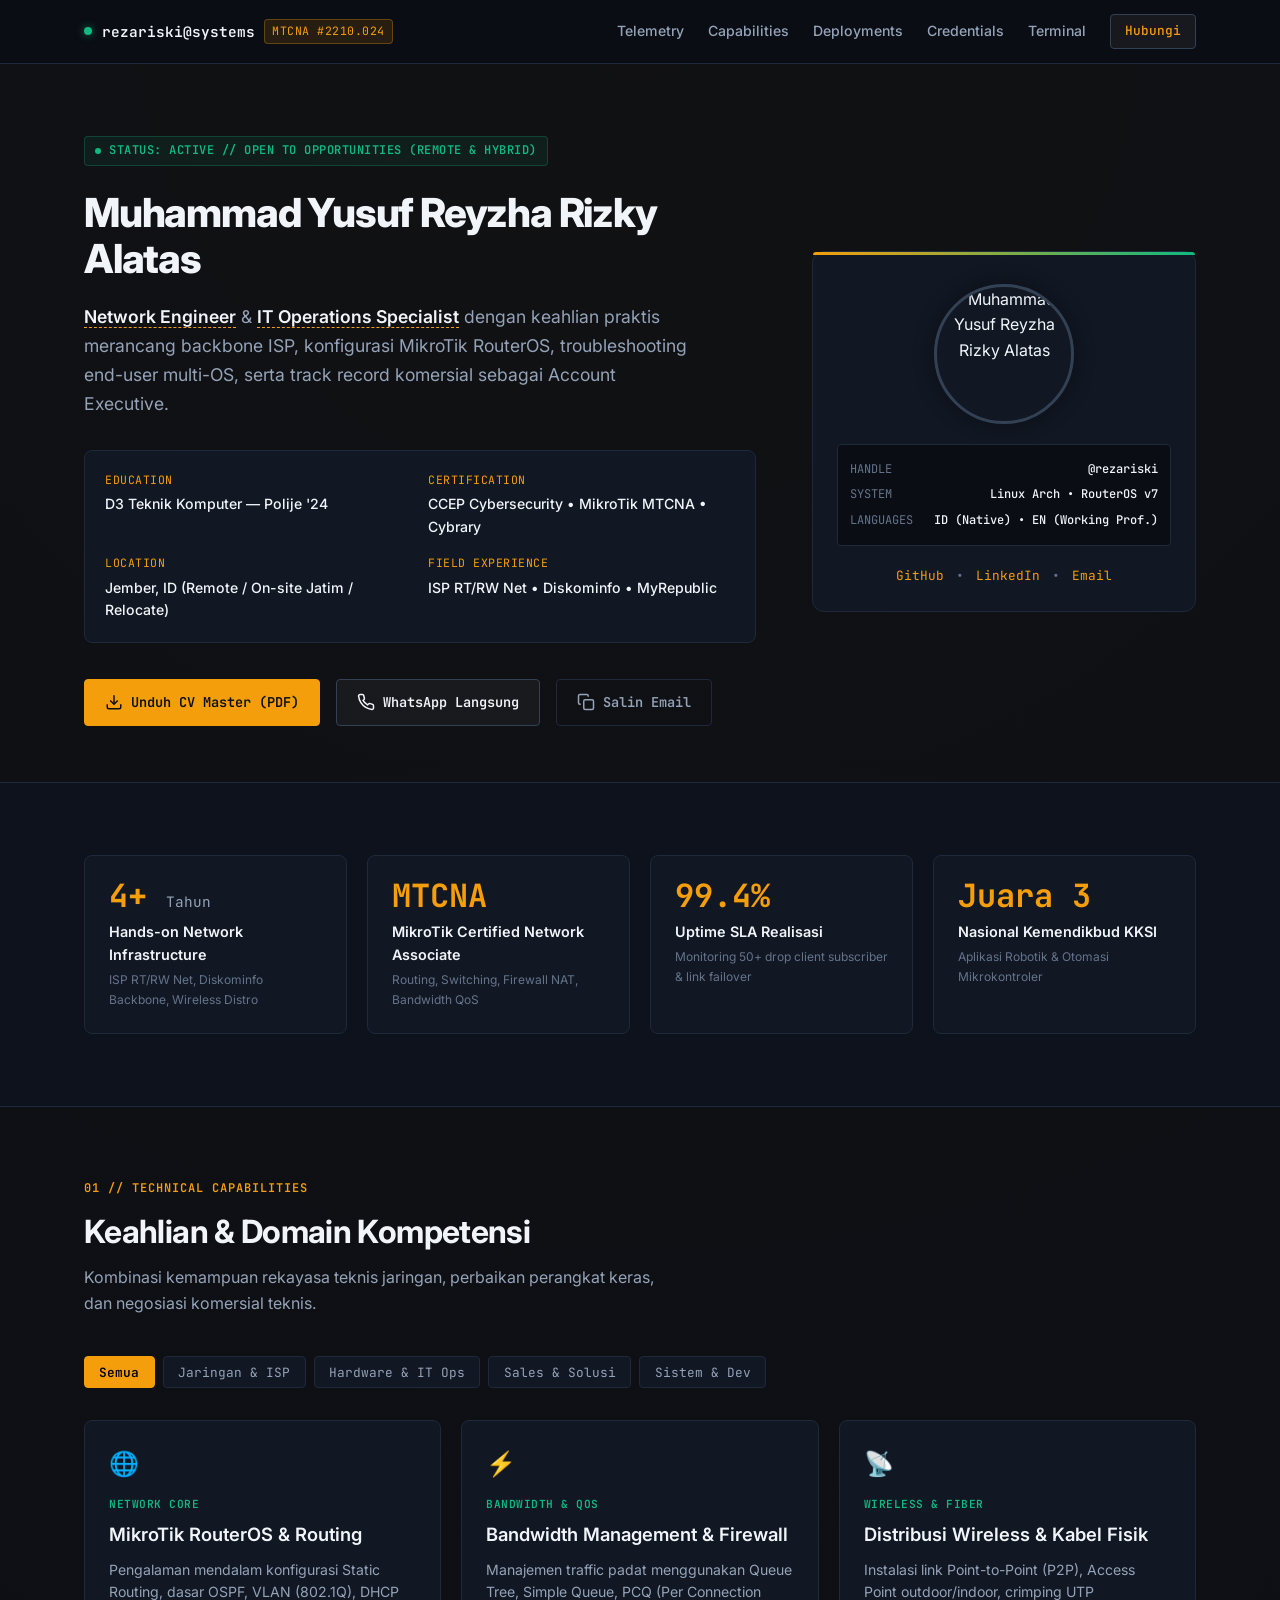
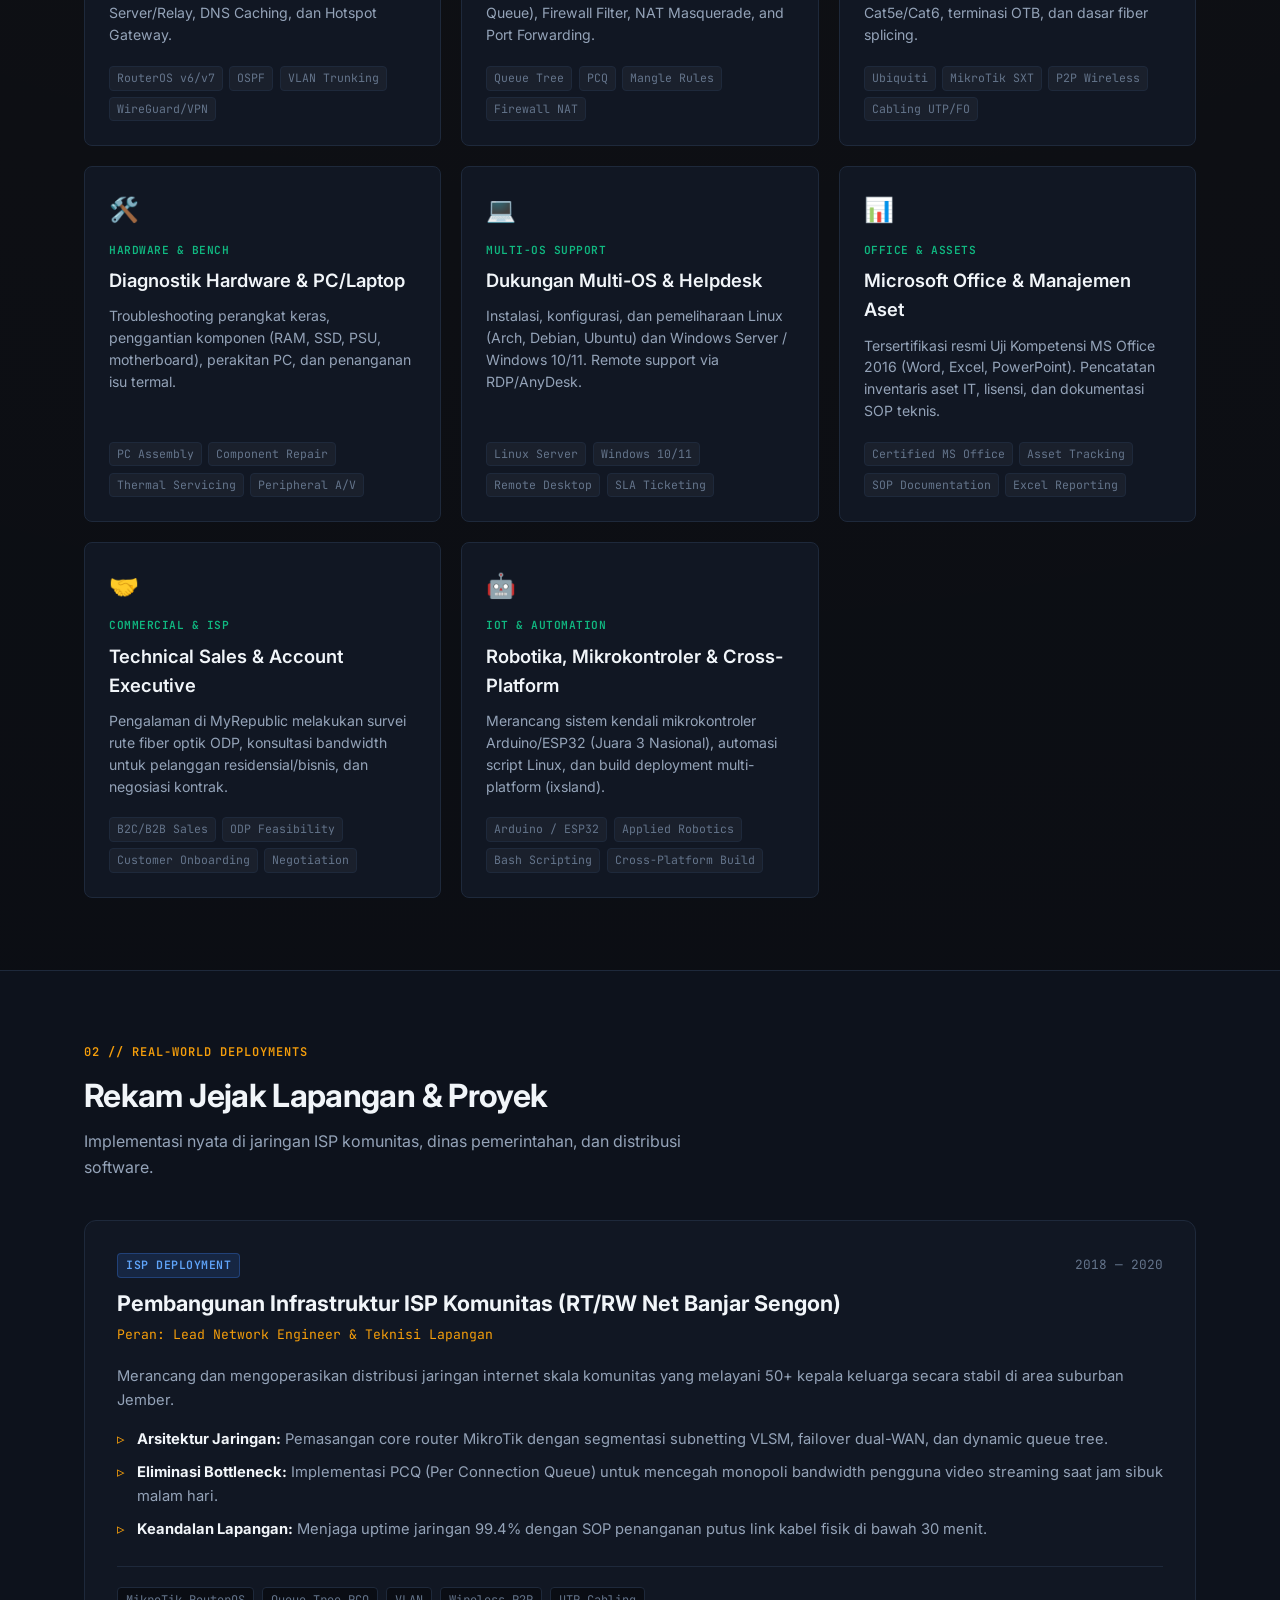
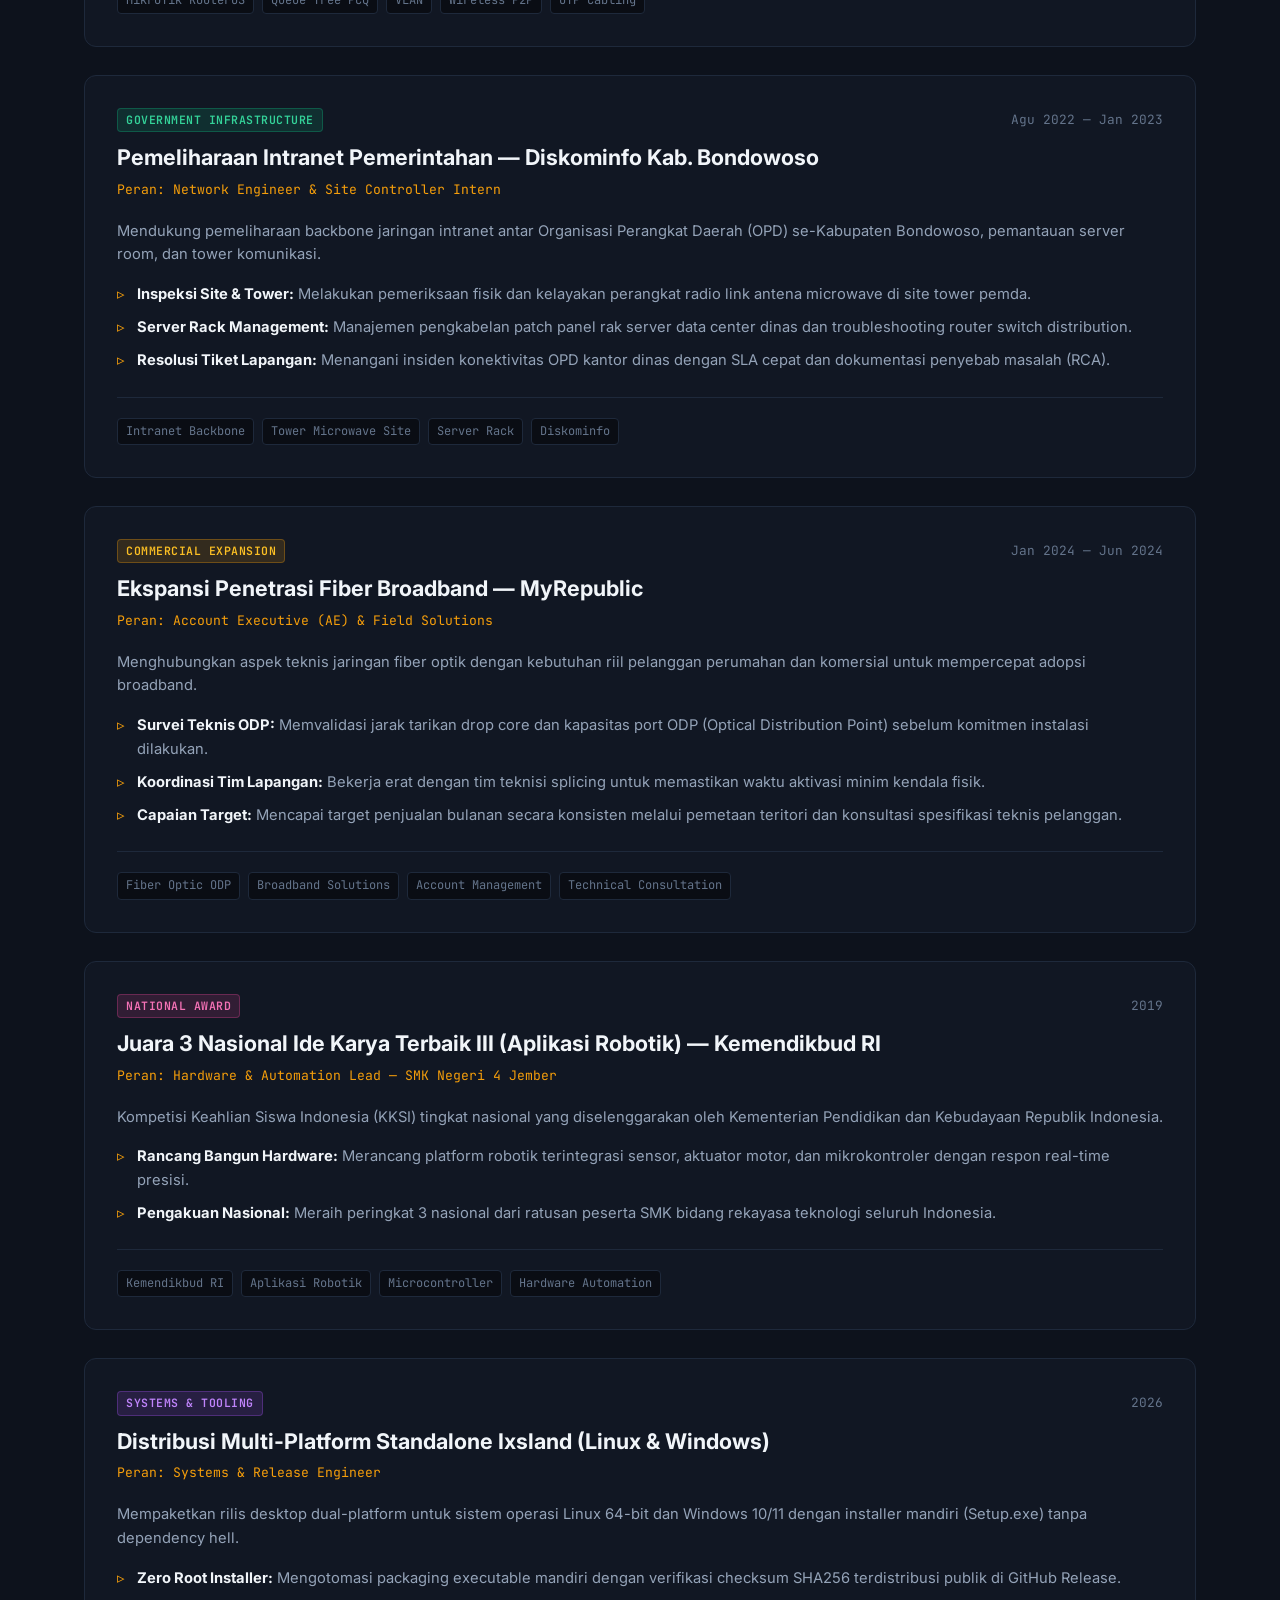
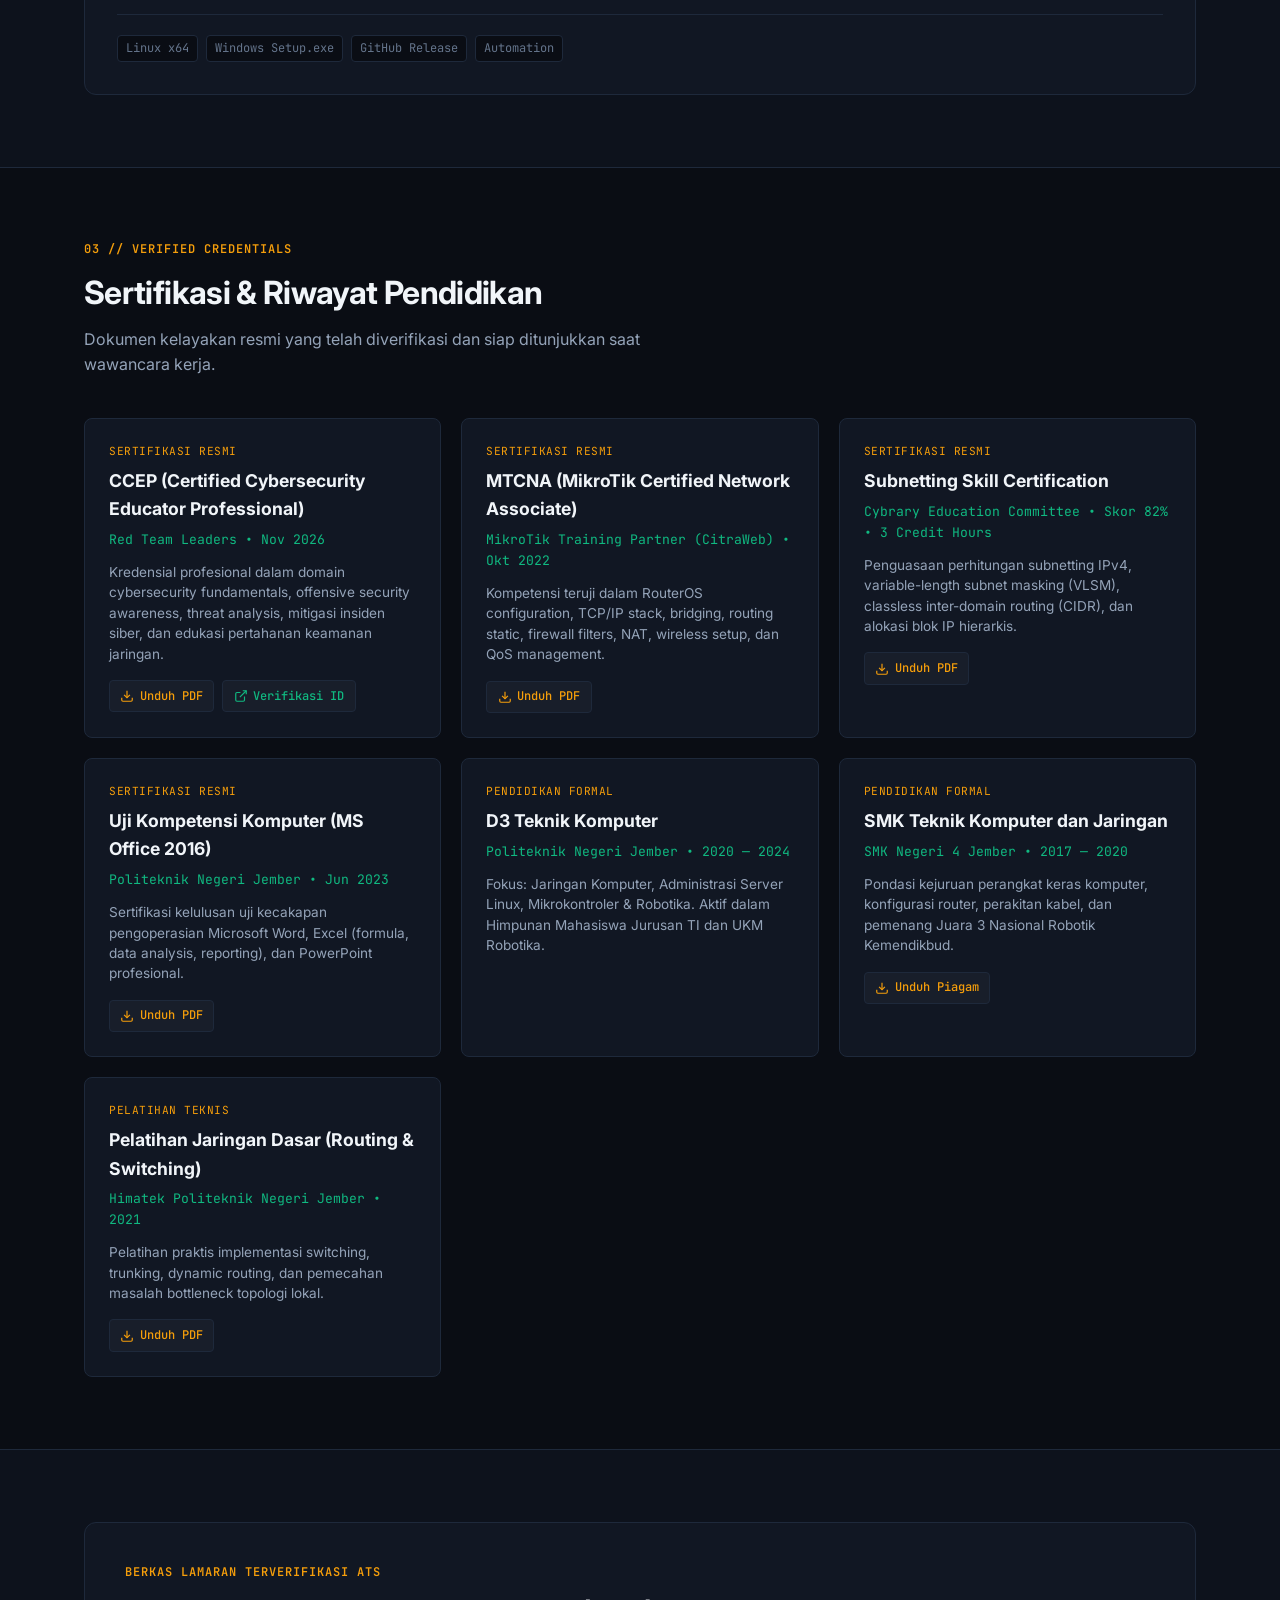
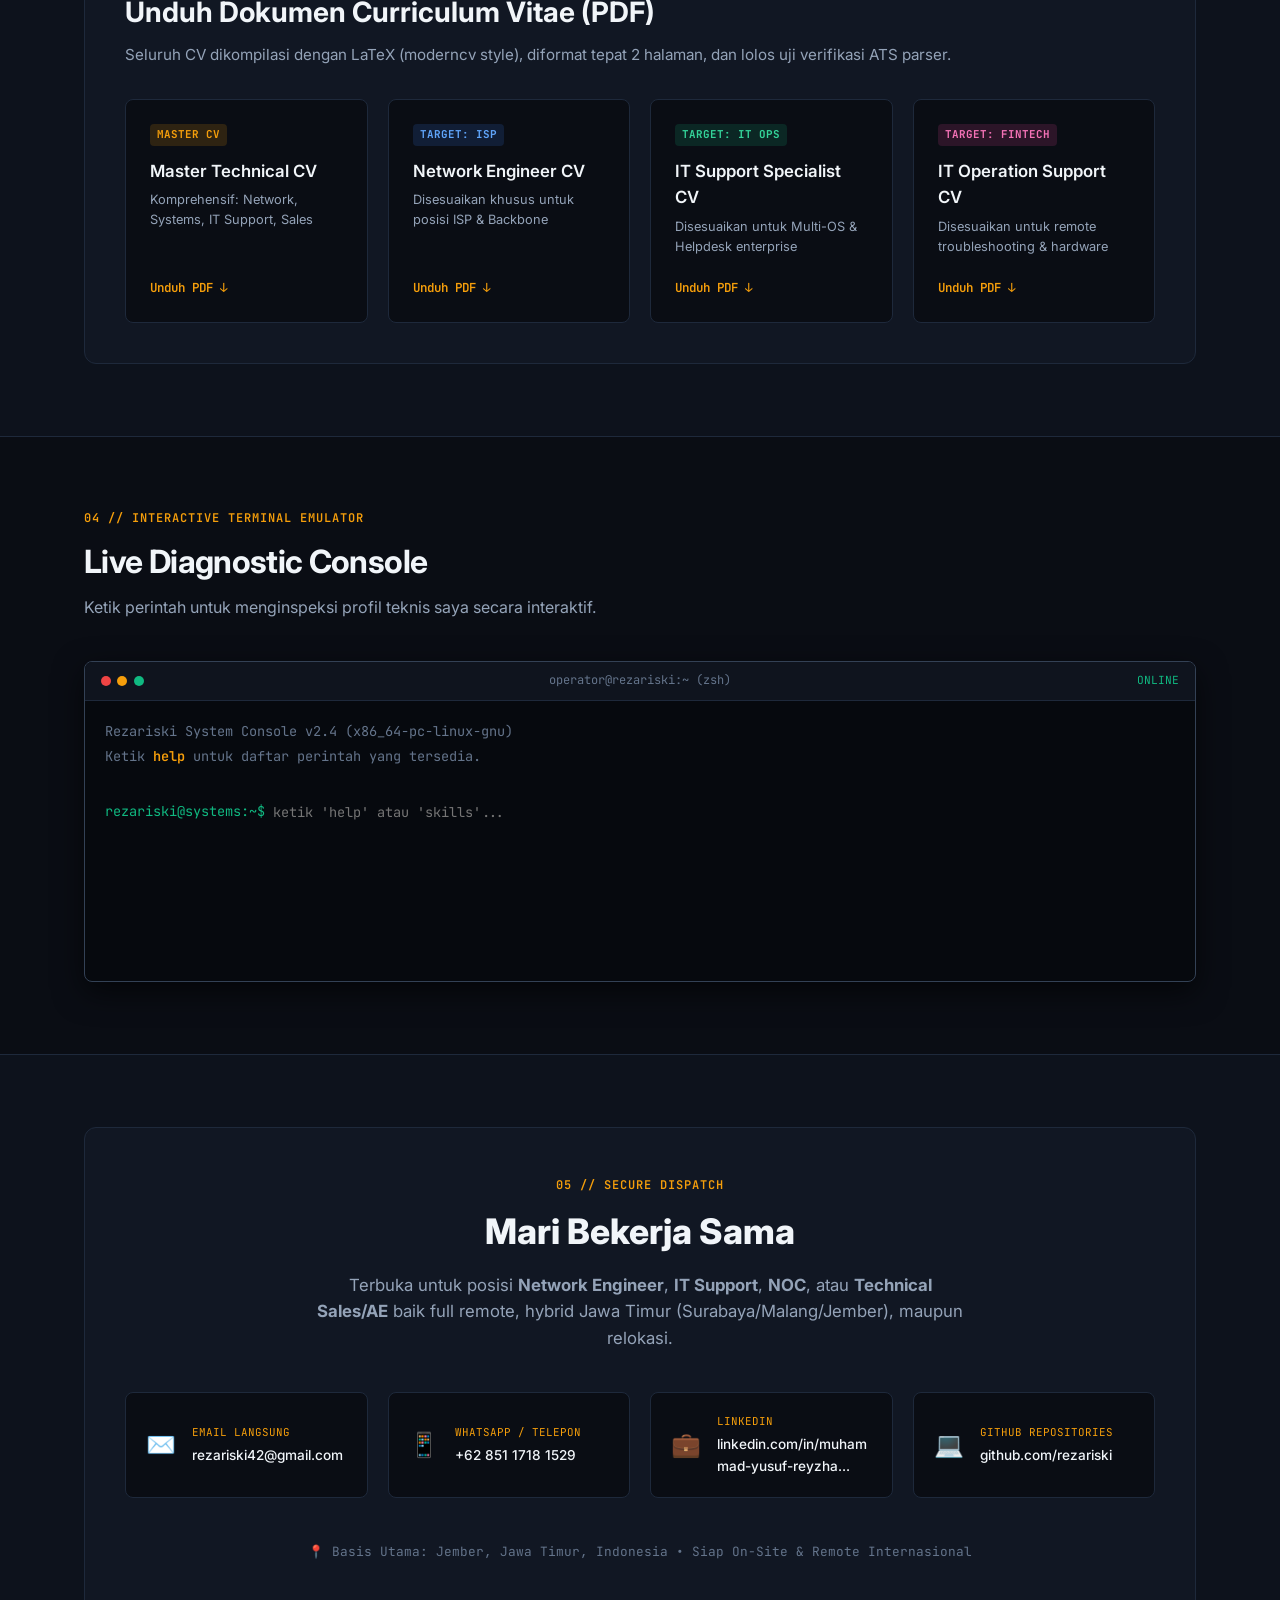
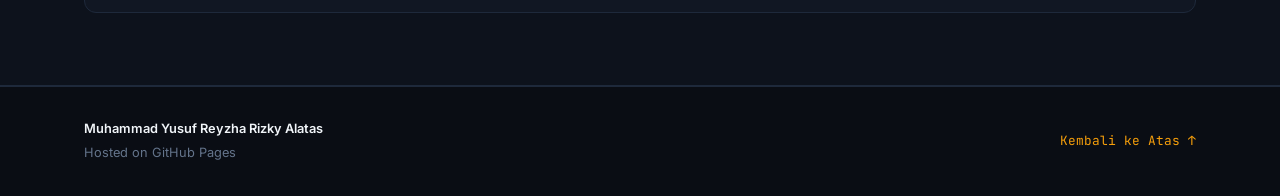
==== index.html @ c1eefbbe "feat(credentials): add CCEP Certified Cybersecurity Educator Professional certificate" ====
<!DOCTYPE html>
<html lang="id">
<head>
  <meta charset="UTF-8">
  <meta name="viewport" content="width=device-width, initial-scale=1.0">
  <title>Muhammad Yusuf Reyzha Rizky Alatas | Network Engineer & Systems Specialist</title>
  <meta name="description" content="Portfolio resmi Muhammad Yusuf Reyzha Rizky Alatas (@rezariski). Network Engineer & Cybersecurity Specialist bersertifikasi CCEP, MTCNA, IT Operations.">
  <link rel="icon" href="https://github.com/rezariski.png" type="image/png">

  <!-- Google Fonts: Inter & JetBrains Mono -->
  <link rel="preconnect" href="https://fonts.googleapis.com">
  <link rel="preconnect" href="https://fonts.gstatic.com" crossorigin>
  <link href="https://fonts.googleapis.com/css2?family=Inter:wght@300;400;500;600;700;800&family=JetBrains+Mono:wght@400;500;600;700&display=swap" rel="stylesheet">
  
  <link rel="stylesheet" href="styles.css">
</head>
<body>

  <!-- Top Status Bar -->
  <header class="top-nav">
    <div class="container nav-content">
      <a href="#hero" class="nav-brand">
        <span class="status-dot"></span>
        <span class="brand-code">rezariski@systems</span>
        <span class="badge-role">MTCNA #2210.024</span>
      </a>
      <nav class="nav-links">
        <a href="#telemetry">Telemetry</a>
        <a href="#capabilities">Capabilities</a>
        <a href="#deployments">Deployments</a>
        <a href="#credentials">Credentials</a>
        <a href="#terminal">Terminal</a>
        <a href="#contact" class="nav-cta">Hubungi</a>
      </nav>
    </div>
  </header>

  <main>
    <!-- Hero Section -->
    <section id="hero" class="hero-section">
      <div class="container hero-container">
        <div class="hero-dossier">
          <div class="dossier-tag">
            <span class="tag-pulse"></span>
            STATUS: ACTIVE // OPEN TO OPPORTUNITIES (REMOTE & HYBRID)
          </div>

          <h1 class="hero-title">
            Muhammad Yusuf Reyzha Rizky Alatas
          </h1>

          <p class="hero-subtitle">
            <span class="highlight">Network Engineer</span> & <span class="highlight">IT Operations Specialist</span> dengan keahlian praktis merancang backbone ISP, konfigurasi MikroTik RouterOS, troubleshooting end-user multi-OS, serta track record komersial sebagai Account Executive.
          </p>

          <div class="hero-specs-grid">
            <div class="spec-item">
              <span class="spec-label">EDUCATION</span>
              <span class="spec-value">D3 Teknik Komputer — Polije '24</span>
            </div>
            <div class="spec-item">
              <span class="spec-label">CERTIFICATION</span>
              <span class="spec-value">CCEP Cybersecurity • MikroTik MTCNA • Cybrary</span>
            </div>
            <div class="spec-item">
              <span class="spec-label">LOCATION</span>
              <span class="spec-value">Jember, ID (Remote / On-site Jatim / Relocate)</span>
            </div>
            <div class="spec-item">
              <span class="spec-label">FIELD EXPERIENCE</span>
              <span class="spec-value">ISP RT/RW Net • Diskominfo • MyRepublic</span>
            </div>
          </div>

          <div class="hero-actions">
            <a href="cv/cv-muhammad-yusuf-rezariski.pdf" class="btn btn-primary" download target="_blank">
              <svg width="18" height="18" viewBox="0 0 24 24" fill="none" stroke="currentColor" stroke-width="2"><path d="M21 15v4a2 2 0 0 1-2 2H5a2 2 0 0 1-2-2v-4"/><polyline points="7 10 12 15 17 10"/><line x1="12" y1="15" x2="12" y2="3"/></svg>
              Unduh CV Master (PDF)
            </a>
            <a href="https://wa.me/6285117181529" class="btn btn-secondary" target="_blank" rel="noopener">
              <svg width="18" height="18" viewBox="0 0 24 24" fill="none" stroke="currentColor" stroke-width="2"><path d="M22 16.92v3a2 2 0 0 1-2.18 2 19.79 19.79 0 0 1-8.63-3.07 19.5 19.5 0 0 1-6-6 19.79 19.79 0 0 1-3.07-8.67A2 2 0 0 1 4.11 2h3a2 2 0 0 1 2 1.72 12.84 12.84 0 0 0 .7 2.81 2 2 0 0 1-.45 2.11L8.09 9.91a16 16 0 0 0 6 6l1.27-1.27a2 2 0 0 1 2.11-.45 12.84 12.84 0 0 0 2.81.7A2 2 0 0 1 22 16.92z"/></svg>
              WhatsApp Langsung
            </a>
            <button class="btn btn-ghost copy-btn" onclick="copyContactEmail()">
              <svg width="18" height="18" viewBox="0 0 24 24" fill="none" stroke="currentColor" stroke-width="2"><rect x="9" y="9" width="13" height="13" rx="2" ry="2"/><path d="M5 15H4a2 2 0 0 1-2-2V4a2 2 0 0 1 2-2h9a2 2 0 0 1 2 2v1"/></svg>
              <span id="copy-text">Salin Email</span>
            </button>
          </div>
        </div>

        <div class="hero-visual">
          <div class="avatar-card">
            <div class="avatar-frame">
              <img src="https://github.com/rezariski.png" alt="Muhammad Yusuf Reyzha Rizky Alatas" class="avatar-img">
            </div>
            <div class="avatar-status">
              <div class="status-row">
                <span class="status-key">HANDLE</span>
                <span class="status-val">@rezariski</span>
              </div>
              <div class="status-row">
                <span class="status-key">SYSTEM</span>
                <span class="status-val">Linux Arch • RouterOS v7</span>
              </div>
              <div class="status-row">
                <span class="status-key">LANGUAGES</span>
                <span class="status-val">ID (Native) • EN (Working Prof.)</span>
              </div>
            </div>
            <div class="avatar-links">
              <a href="https://github.com/rezariski" target="_blank" rel="noopener">GitHub</a>
              <span>•</span>
              <a href="https://id.linkedin.com/in/muhammad-yusuf-reyzha-rizky-alatas-account-executive-my-republic-5777aa157" target="_blank" rel="noopener">LinkedIn</a>
              <span>•</span>
              <a href="mailto:rezariski42@gmail.com">Email</a>
            </div>
          </div>
        </div>
      </div>
    </section>

    <!-- Telemetry Stats Section -->
    <section id="telemetry" class="section telemetry-section">
      <div class="container">
        <div class="telemetry-grid">
          <div class="stat-card">
            <div class="stat-num">4+ <span class="stat-unit">Tahun</span></div>
            <div class="stat-label">Hands-on Network Infrastructure</div>
            <div class="stat-sub">ISP RT/RW Net, Diskominfo Backbone, Wireless Distro</div>
          </div>
          <div class="stat-card">
            <div class="stat-num">MTCNA</div>
            <div class="stat-label">MikroTik Certified Network Associate</div>
            <div class="stat-sub">Routing, Switching, Firewall NAT, Bandwidth QoS</div>
          </div>
          <div class="stat-card">
            <div class="stat-num">99.4%</div>
            <div class="stat-label">Uptime SLA Realisasi</div>
            <div class="stat-sub">Monitoring 50+ drop client subscriber & link failover</div>
          </div>
          <div class="stat-card">
            <div class="stat-num">Juara 3</div>
            <div class="stat-label">Nasional Kemendikbud KKSI</div>
            <div class="stat-sub">Aplikasi Robotik & Otomasi Mikrokontroler</div>
          </div>
        </div>
      </div>
    </section>

    <!-- Capabilities / Skills Section -->
    <section id="capabilities" class="section">
      <div class="container">
        <div class="section-header">
          <div class="section-tag">01 // TECHNICAL CAPABILITIES</div>
          <h2 class="section-title">Keahlian & Domain Kompetensi</h2>
          <p class="section-desc">Kombinasi kemampuan rekayasa teknis jaringan, perbaikan perangkat keras, dan negosiasi komersial teknis.</p>
        </div>

        <div class="skill-filters">
          <button class="filter-btn active" data-filter="all">Semua</button>
          <button class="filter-btn" data-filter="network">Jaringan & ISP</button>
          <button class="filter-btn" data-filter="hardware">Hardware & IT Ops</button>
          <button class="filter-btn" data-filter="sales">Sales & Solusi</button>
          <button class="filter-btn" data-filter="systems">Sistem & Dev</button>
        </div>

        <div class="skills-grid">
          <!-- Network Item -->
          <div class="skill-card" data-category="network">
            <div class="skill-icon">🌐</div>
            <div class="skill-badge">NETWORK CORE</div>
            <h3 class="skill-heading">MikroTik RouterOS & Routing</h3>
            <p class="skill-text">Pengalaman mendalam konfigurasi Static Routing, dasar OSPF, VLAN (802.1Q), DHCP Server/Relay, DNS Caching, dan Hotspot Gateway.</p>
            <div class="skill-tags">
              <span>RouterOS v6/v7</span>
              <span>OSPF</span>
              <span>VLAN Trunking</span>
              <span>WireGuard/VPN</span>
            </div>
          </div>

          <!-- Network Item -->
          <div class="skill-card" data-category="network">
            <div class="skill-icon">⚡</div>
            <div class="skill-badge">BANDWIDTH & QOS</div>
            <h3 class="skill-heading">Bandwidth Management & Firewall</h3>
            <p class="skill-text">Manajemen traffic padat menggunakan Queue Tree, Simple Queue, PCQ (Per Connection Queue), Firewall Filter, NAT Masquerade, and Port Forwarding.</p>
            <div class="skill-tags">
              <span>Queue Tree</span>
              <span>PCQ</span>
              <span>Mangle Rules</span>
              <span>Firewall NAT</span>
            </div>
          </div>

          <!-- Network Item -->
          <div class="skill-card" data-category="network">
            <div class="skill-icon">📡</div>
            <div class="skill-badge">WIRELESS & FIBER</div>
            <h3 class="skill-heading">Distribusi Wireless & Kabel Fisik</h3>
            <p class="skill-text">Instalasi link Point-to-Point (P2P), Access Point outdoor/indoor, crimping UTP Cat5e/Cat6, terminasi OTB, dan dasar fiber splicing.</p>
            <div class="skill-tags">
              <span>Ubiquiti</span>
              <span>MikroTik SXT</span>
              <span>P2P Wireless</span>
              <span>Cabling UTP/FO</span>
            </div>
          </div>

          <!-- Hardware / IT Ops Item -->
          <div class="skill-card" data-category="hardware">
            <div class="skill-icon">🛠️</div>
            <div class="skill-badge">HARDWARE & BENCH</div>
            <h3 class="skill-heading">Diagnostik Hardware & PC/Laptop</h3>
            <p class="skill-text">Troubleshooting perangkat keras, penggantian komponen (RAM, SSD, PSU, motherboard), perakitan PC, dan penanganan isu termal.</p>
            <div class="skill-tags">
              <span>PC Assembly</span>
              <span>Component Repair</span>
              <span>Thermal Servicing</span>
              <span>Peripheral A/V</span>
            </div>
          </div>

          <!-- Hardware / IT Ops Item -->
          <div class="skill-card" data-category="hardware">
            <div class="skill-icon">💻</div>
            <div class="skill-badge">MULTI-OS SUPPORT</div>
            <h3 class="skill-heading">Dukungan Multi-OS & Helpdesk</h3>
            <p class="skill-text">Instalasi, konfigurasi, dan pemeliharaan Linux (Arch, Debian, Ubuntu) dan Windows Server / Windows 10/11. Remote support via RDP/AnyDesk.</p>
            <div class="skill-tags">
              <span>Linux Server</span>
              <span>Windows 10/11</span>
              <span>Remote Desktop</span>
              <span>SLA Ticketing</span>
            </div>
          </div>

          <!-- Hardware / IT Ops Item -->
          <div class="skill-card" data-category="hardware">
            <div class="skill-icon">📊</div>
            <div class="skill-badge">OFFICE & ASSETS</div>
            <h3 class="skill-heading">Microsoft Office & Manajemen Aset</h3>
            <p class="skill-text">Tersertifikasi resmi Uji Kompetensi MS Office 2016 (Word, Excel, PowerPoint). Pencatatan inventaris aset IT, lisensi, dan dokumentasi SOP teknis.</p>
            <div class="skill-tags">
              <span>Certified MS Office</span>
              <span>Asset Tracking</span>
              <span>SOP Documentation</span>
              <span>Excel Reporting</span>
            </div>
          </div>

          <!-- Sales & Solutions Item -->
          <div class="skill-card" data-category="sales">
            <div class="skill-icon">🤝</div>
            <div class="skill-badge">COMMERCIAL & ISP</div>
            <h3 class="skill-heading">Technical Sales & Account Executive</h3>
            <p class="skill-text">Pengalaman di MyRepublic melakukan survei rute fiber optik ODP, konsultasi bandwidth untuk pelanggan residensial/bisnis, dan negosiasi kontrak.</p>
            <div class="skill-tags">
              <span>B2C/B2B Sales</span>
              <span>ODP Feasibility</span>
              <span>Customer Onboarding</span>
              <span>Negotiation</span>
            </div>
          </div>

          <!-- Systems & Dev Item -->
          <div class="skill-card" data-category="systems">
            <div class="skill-icon">🤖</div>
            <div class="skill-badge">IOT & AUTOMATION</div>
            <h3 class="skill-heading">Robotika, Mikrokontroler & Cross-Platform</h3>
            <p class="skill-text">Merancang sistem kendali mikrokontroler Arduino/ESP32 (Juara 3 Nasional), automasi script Linux, dan build deployment multi-platform (ixsland).</p>
            <div class="skill-tags">
              <span>Arduino / ESP32</span>
              <span>Applied Robotics</span>
              <span>Bash Scripting</span>
              <span>Cross-Platform Build</span>
            </div>
          </div>
        </div>
      </div>
    </section>

    <!-- Deployments & Real Projects Section -->
    <section id="deployments" class="section section-dark">
      <div class="container">
        <div class="section-header">
          <div class="section-tag">02 // REAL-WORLD DEPLOYMENTS</div>
          <h2 class="section-title">Rekam Jejak Lapangan & Proyek</h2>
          <p class="section-desc">Implementasi nyata di jaringan ISP komunitas, dinas pemerintahan, dan distribusi software.</p>
        </div>

        <div class="deployments-list">
          <!-- Case 1 -->
          <article class="deploy-card">
            <div class="deploy-header">
              <div class="deploy-meta">
                <span class="deploy-badge badge-isp">ISP DEPLOYMENT</span>
                <span class="deploy-date">2018 — 2020</span>
              </div>
              <h3 class="deploy-title">Pembangunan Infrastruktur ISP Komunitas (RT/RW Net Banjar Sengon)</h3>
              <p class="deploy-role">Peran: Lead Network Engineer & Teknisi Lapangan</p>
            </div>
            <div class="deploy-body">
              <p>Merancang dan mengoperasikan distribusi jaringan internet skala komunitas yang melayani 50+ kepala keluarga secara stabil di area suburban Jember.</p>
              <div class="deploy-bullets">
                <div class="bullet-item">
                  <strong>Arsitektur Jaringan:</strong> Pemasangan core router MikroTik dengan segmentasi subnetting VLSM, failover dual-WAN, dan dynamic queue tree.
                </div>
                <div class="bullet-item">
                  <strong>Eliminasi Bottleneck:</strong> Implementasi PCQ (Per Connection Queue) untuk mencegah monopoli bandwidth pengguna video streaming saat jam sibuk malam hari.
                </div>
                <div class="bullet-item">
                  <strong>Keandalan Lapangan:</strong> Menjaga uptime jaringan 99.4% dengan SOP penanganan putus link kabel fisik di bawah 30 menit.
                </div>
              </div>
            </div>
            <div class="deploy-footer">
              <span class="tech-pill">MikroTik RouterOS</span>
              <span class="tech-pill">Queue Tree PCQ</span>
              <span class="tech-pill">VLAN</span>
              <span class="tech-pill">Wireless P2P</span>
              <span class="tech-pill">UTP Cabling</span>
            </div>
          </article>

          <!-- Case 2 -->
          <article class="deploy-card">
            <div class="deploy-header">
              <div class="deploy-meta">
                <span class="deploy-badge badge-gov">GOVERNMENT INFRASTRUCTURE</span>
                <span class="deploy-date">Agu 2022 — Jan 2023</span>
              </div>
              <h3 class="deploy-title">Pemeliharaan Intranet Pemerintahan — Diskominfo Kab. Bondowoso</h3>
              <p class="deploy-role">Peran: Network Engineer & Site Controller Intern</p>
            </div>
            <div class="deploy-body">
              <p>Mendukung pemeliharaan backbone jaringan intranet antar Organisasi Perangkat Daerah (OPD) se-Kabupaten Bondowoso, pemantauan server room, dan tower komunikasi.</p>
              <div class="deploy-bullets">
                <div class="bullet-item">
                  <strong>Inspeksi Site & Tower:</strong> Melakukan pemeriksaan fisik dan kelayakan perangkat radio link antena microwave di site tower pemda.
                </div>
                <div class="bullet-item">
                  <strong>Server Rack Management:</strong> Manajemen pengkabelan patch panel rak server data center dinas dan troubleshooting router switch distribution.
                </div>
                <div class="bullet-item">
                  <strong>Resolusi Tiket Lapangan:</strong> Menangani insiden konektivitas OPD kantor dinas dengan SLA cepat dan dokumentasi penyebab masalah (RCA).
                </div>
              </div>
            </div>
            <div class="deploy-footer">
              <span class="tech-pill">Intranet Backbone</span>
              <span class="tech-pill">Tower Microwave Site</span>
              <span class="tech-pill">Server Rack</span>
              <span class="tech-pill">Diskominfo</span>
            </div>
          </article>

          <!-- Case 3 -->
          <article class="deploy-card">
            <div class="deploy-header">
              <div class="deploy-meta">
                <span class="deploy-badge badge-sales">COMMERCIAL EXPANSION</span>
                <span class="deploy-date">Jan 2024 — Jun 2024</span>
              </div>
              <h3 class="deploy-title">Ekspansi Penetrasi Fiber Broadband — MyRepublic</h3>
              <p class="deploy-role">Peran: Account Executive (AE) & Field Solutions</p>
            </div>
            <div class="deploy-body">
              <p>Menghubungkan aspek teknis jaringan fiber optik dengan kebutuhan riil pelanggan perumahan dan komersial untuk mempercepat adopsi broadband.</p>
              <div class="deploy-bullets">
                <div class="bullet-item">
                  <strong>Survei Teknis ODP:</strong> Memvalidasi jarak tarikan drop core dan kapasitas port ODP (Optical Distribution Point) sebelum komitmen instalasi dilakukan.
                </div>
                <div class="bullet-item">
                  <strong>Koordinasi Tim Lapangan:</strong> Bekerja erat dengan tim teknisi splicing untuk memastikan waktu aktivasi minim kendala fisik.
                </div>
                <div class="bullet-item">
                  <strong>Capaian Target:</strong> Mencapai target penjualan bulanan secara konsisten melalui pemetaan teritori dan konsultasi spesifikasi teknis pelanggan.
                </div>
              </div>
            </div>
            <div class="deploy-footer">
              <span class="tech-pill">Fiber Optic ODP</span>
              <span class="tech-pill">Broadband Solutions</span>
              <span class="tech-pill">Account Management</span>
              <span class="tech-pill">Technical Consultation</span>
            </div>
          </article>

          <!-- Case 4 -->
          <article class="deploy-card">
            <div class="deploy-header">
              <div class="deploy-meta">
                <span class="deploy-badge badge-award">NATIONAL AWARD</span>
                <span class="deploy-date">2019</span>
              </div>
              <h3 class="deploy-title">Juara 3 Nasional Ide Karya Terbaik III (Aplikasi Robotik) — Kemendikbud RI</h3>
              <p class="deploy-role">Peran: Hardware & Automation Lead — SMK Negeri 4 Jember</p>
            </div>
            <div class="deploy-body">
              <p>Kompetisi Keahlian Siswa Indonesia (KKSI) tingkat nasional yang diselenggarakan oleh Kementerian Pendidikan dan Kebudayaan Republik Indonesia.</p>
              <div class="deploy-bullets">
                <div class="bullet-item">
                  <strong>Rancang Bangun Hardware:</strong> Merancang platform robotik terintegrasi sensor, aktuator motor, dan mikrokontroler dengan respon real-time presisi.
                </div>
                <div class="bullet-item">
                  <strong>Pengakuan Nasional:</strong> Meraih peringkat 3 nasional dari ratusan peserta SMK bidang rekayasa teknologi seluruh Indonesia.
                </div>
              </div>
            </div>
            <div class="deploy-footer">
              <span class="tech-pill">Kemendikbud RI</span>
              <span class="tech-pill">Aplikasi Robotik</span>
              <span class="tech-pill">Microcontroller</span>
              <span class="tech-pill">Hardware Automation</span>
            </div>
          </article>

          <!-- Case 5 -->
          <article class="deploy-card">
            <div class="deploy-header">
              <div class="deploy-meta">
                <span class="deploy-badge badge-soft">SYSTEMS & TOOLING</span>
                <span class="deploy-date">2026</span>
              </div>
              <h3 class="deploy-title">Distribusi Multi-Platform Standalone Ixsland (Linux & Windows)</h3>
              <p class="deploy-role">Peran: Systems & Release Engineer</p>
            </div>
            <div class="deploy-body">
              <p>Mempaketkan rilis desktop dual-platform untuk sistem operasi Linux 64-bit dan Windows 10/11 dengan installer mandiri (Setup.exe) tanpa dependency hell.</p>
              <div class="deploy-bullets">
                <div class="bullet-item">
                  <strong>Zero Root Installer:</strong> Mengotomasi packaging executable mandiri dengan verifikasi checksum SHA256 terdistribusi publik di GitHub Release.
                </div>
              </div>
            </div>
            <div class="deploy-footer">
              <span class="tech-pill">Linux x64</span>
              <span class="tech-pill">Windows Setup.exe</span>
              <span class="tech-pill">GitHub Release</span>
              <span class="tech-pill">Automation</span>
            </div>
          </article>
        </div>
      </div>
    </section>

    <!-- Verified Credentials Section -->
    <section id="credentials" class="section">
      <div class="container">
        <div class="section-header">
          <div class="section-tag">03 // VERIFIED CREDENTIALS</div>
          <h2 class="section-title">Sertifikasi & Riwayat Pendidikan</h2>
          <p class="section-desc">Dokumen kelayakan resmi yang telah diverifikasi dan siap ditunjukkan saat wawancara kerja.</p>
        </div>

        <div class="credentials-grid">
          <div class="cred-card">
            <div class="cred-badge">SERTIFIKASI RESMI</div>
            <h3 class="cred-title">CCEP (Certified Cybersecurity Educator Professional)</h3>
            <div class="cred-issuer">Red Team Leaders • Nov 2026</div>
            <p class="cred-text">Kredensial profesional dalam domain cybersecurity fundamentals, offensive security awareness, threat analysis, mitigasi insiden siber, dan edukasi pertahanan keamanan jaringan.</p>
            <div class="cred-actions">
              <a href="certificates/certified_cybersecurity.pdf" class="cred-link" target="_blank" download>
                <svg width="14" height="14" viewBox="0 0 24 24" fill="none" stroke="currentColor" stroke-width="2"><path d="M21 15v4a2 2 0 0 1-2 2H5a2 2 0 0 1-2-2v-4"/><polyline points="7 10 12 15 17 10"/><line x1="12" y1="15" x2="12" y2="3"/></svg>
                Unduh PDF
              </a>
              <a href="https://courses.redteamleaders.com/exam-completion/e6bc582fa1d5e46a" class="cred-link cred-link-ext" target="_blank" rel="noopener noreferrer">
                <svg width="14" height="14" viewBox="0 0 24 24" fill="none" stroke="currentColor" stroke-width="2"><path d="M18 13v6a2 2 0 0 1-2 2H5a2 2 0 0 1-2-2V8a2 2 0 0 1 2-2h6"/><polyline points="15 3 21 3 21 9"/><line x1="10" y1="14" x2="21" y2="3"/></svg>
                Verifikasi ID
              </a>
            </div>
          </div>

          <div class="cred-card">
            <div class="cred-badge">SERTIFIKASI RESMI</div>
            <h3 class="cred-title">MTCNA (MikroTik Certified Network Associate)</h3>
            <div class="cred-issuer">MikroTik Training Partner (CitraWeb) • Okt 2022</div>
            <p class="cred-text">Kompetensi teruji dalam RouterOS configuration, TCP/IP stack, bridging, routing static, firewall filters, NAT, wireless setup, dan QoS management.</p>
            <div class="cred-actions">
              <a href="certificates/sertifikat-mtcna-mikrotik.pdf" class="cred-link" target="_blank" download>
                <svg width="14" height="14" viewBox="0 0 24 24" fill="none" stroke="currentColor" stroke-width="2"><path d="M21 15v4a2 2 0 0 1-2 2H5a2 2 0 0 1-2-2v-4"/><polyline points="7 10 12 15 17 10"/><line x1="12" y1="15" x2="12" y2="3"/></svg>
                Unduh PDF
              </a>
            </div>
          </div>

          <div class="cred-card">
            <div class="cred-badge">SERTIFIKASI RESMI</div>
            <h3 class="cred-title">Subnetting Skill Certification</h3>
            <div class="cred-issuer">Cybrary Education Committee • Skor 82% • 3 Credit Hours</div>
            <p class="cred-text">Penguasaan perhitungan subnetting IPv4, variable-length subnet masking (VLSM), classless inter-domain routing (CIDR), dan alokasi blok IP hierarkis.</p>
            <div class="cred-actions">
              <a href="certificates/sertifikat-subnetting-cybrary.pdf" class="cred-link" target="_blank" download>
                <svg width="14" height="14" viewBox="0 0 24 24" fill="none" stroke="currentColor" stroke-width="2"><path d="M21 15v4a2 2 0 0 1-2 2H5a2 2 0 0 1-2-2v-4"/><polyline points="7 10 12 15 17 10"/><line x1="12" y1="15" x2="12" y2="3"/></svg>
                Unduh PDF
              </a>
            </div>
          </div>

          <div class="cred-card">
            <div class="cred-badge">SERTIFIKASI RESMI</div>
            <h3 class="cred-title">Uji Kompetensi Komputer (MS Office 2016)</h3>
            <div class="cred-issuer">Politeknik Negeri Jember • Jun 2023</div>
            <p class="cred-text">Sertifikasi kelulusan uji kecakapan pengoperasian Microsoft Word, Excel (formula, data analysis, reporting), dan PowerPoint profesional.</p>
            <div class="cred-actions">
              <a href="certificates/sertifikat-uji-kompetensi-ms-office.pdf" class="cred-link" target="_blank" download>
                <svg width="14" height="14" viewBox="0 0 24 24" fill="none" stroke="currentColor" stroke-width="2"><path d="M21 15v4a2 2 0 0 1-2 2H5a2 2 0 0 1-2-2v-4"/><polyline points="7 10 12 15 17 10"/><line x1="12" y1="15" x2="12" y2="3"/></svg>
                Unduh PDF
              </a>
            </div>
          </div>

          <div class="cred-card">
            <div class="cred-badge">PENDIDIKAN FORMAL</div>
            <h3 class="cred-title">D3 Teknik Komputer</h3>
            <div class="cred-issuer">Politeknik Negeri Jember • 2020 — 2024</div>
            <p class="cred-text">Fokus: Jaringan Komputer, Administrasi Server Linux, Mikrokontroler & Robotika. Aktif dalam Himpunan Mahasiswa Jurusan TI dan UKM Robotika.</p>
          </div>

          <div class="cred-card">
            <div class="cred-badge">PENDIDIKAN FORMAL</div>
            <h3 class="cred-title">SMK Teknik Komputer dan Jaringan</h3>
            <div class="cred-issuer">SMK Negeri 4 Jember • 2017 — 2020</div>
            <p class="cred-text">Pondasi kejuruan perangkat keras komputer, konfigurasi router, perakitan kabel, dan pemenang Juara 3 Nasional Robotik Kemendikbud.</p>
            <div class="cred-actions">
              <a href="certificates/sertifikat-juara-3-nasional-robotik.pdf" class="cred-link" target="_blank" download>
                <svg width="14" height="14" viewBox="0 0 24 24" fill="none" stroke="currentColor" stroke-width="2"><path d="M21 15v4a2 2 0 0 1-2 2H5a2 2 0 0 1-2-2v-4"/><polyline points="7 10 12 15 17 10"/><line x1="12" y1="15" x2="12" y2="3"/></svg>
                Unduh Piagam
              </a>
            </div>
          </div>

          <div class="cred-card">
            <div class="cred-badge">PELATIHAN TEKNIS</div>
            <h3 class="cred-title">Pelatihan Jaringan Dasar (Routing & Switching)</h3>
            <div class="cred-issuer">Himatek Politeknik Negeri Jember • 2021</div>
            <p class="cred-text">Pelatihan praktis implementasi switching, trunking, dynamic routing, dan pemecahan masalah bottleneck topologi lokal.</p>
            <div class="cred-actions">
              <a href="certificates/sertifikat-pelatihan-jaringan-tcp.pdf" class="cred-link" target="_blank" download>
                <svg width="14" height="14" viewBox="0 0 24 24" fill="none" stroke="currentColor" stroke-width="2"><path d="M21 15v4a2 2 0 0 1-2 2H5a2 2 0 0 1-2-2v-4"/><polyline points="7 10 12 15 17 10"/><line x1="12" y1="15" x2="12" y2="3"/></svg>
                Unduh PDF
              </a>
            </div>
          </div>
        </div>
      </div>
    </section>

    <!-- Tailored CV Downloads Drawer -->
    <section class="section section-dark">
      <div class="container">
        <div class="cv-drawer">
          <div class="cv-drawer-info">
            <div class="section-tag">BERKAS LAMARAN TERVERIFIKASI ATS</div>
            <h2 class="cv-drawer-title">Unduh Dokumen Curriculum Vitae (PDF)</h2>
            <p class="cv-drawer-desc">Seluruh CV dikompilasi dengan LaTeX (moderncv style), diformat tepat 2 halaman, dan lolos uji verifikasi ATS parser.</p>
          </div>
          <div class="cv-downloads-grid">
            <a href="cv/cv-muhammad-yusuf-rezariski.pdf" class="cv-card-link" download target="_blank">
              <span class="cv-pill">MASTER CV</span>
              <h4>Master Technical CV</h4>
              <p>Komprehensif: Network, Systems, IT Support, Sales</p>
              <span class="download-arrow">Unduh PDF ↓</span>
            </a>
            <a href="cv/cv-cbn-network-engineer.pdf" class="cv-card-link" download target="_blank">
              <span class="cv-pill cv-pill-net">TARGET: ISP</span>
              <h4>Network Engineer CV</h4>
              <p>Disesuaikan khusus untuk posisi ISP & Backbone</p>
              <span class="download-arrow">Unduh PDF ↓</span>
            </a>
            <a href="cv/cv-camline-it-support.pdf" class="cv-card-link" download target="_blank">
              <span class="cv-pill cv-pill-sup">TARGET: IT OPS</span>
              <h4>IT Support Specialist CV</h4>
              <p>Disesuaikan untuk Multi-OS & Helpdesk enterprise</p>
              <span class="download-arrow">Unduh PDF ↓</span>
            </a>
            <a href="cv/cv-akulaku-it-support.pdf" class="cv-card-link" download target="_blank">
              <span class="cv-pill cv-pill-fin">TARGET: FINTECH</span>
              <h4>IT Operation Support CV</h4>
              <p>Disesuaikan untuk remote troubleshooting & hardware</p>
              <span class="download-arrow">Unduh PDF ↓</span>
            </a>
          </div>
        </div>
      </div>
    </section>

    <!-- Interactive Terminal Widget (Anti-Slop High-Signal Tech Identity) -->
    <section id="terminal" class="section">
      <div class="container">
        <div class="section-header">
          <div class="section-tag">04 // INTERACTIVE TERMINAL EMULATOR</div>
          <h2 class="section-title">Live Diagnostic Console</h2>
          <p class="section-desc">Ketik perintah untuk menginspeksi profil teknis saya secara interaktif.</p>
        </div>

        <div class="terminal-window">
          <div class="terminal-bar">
            <div class="term-dots">
              <span class="dot dot-red"></span>
              <span class="dot dot-yellow"></span>
              <span class="dot dot-green"></span>
            </div>
            <div class="term-title">operator@rezariski:~ (zsh)</div>
            <div class="term-status">ONLINE</div>
          </div>
          <div class="terminal-body" id="term-body">
            <div class="term-output">
              <p class="term-dim">Rezariski System Console v2.4 (x86_64-pc-linux-gnu)</p>
              <p class="term-dim">Ketik <span class="term-cmd">help</span> untuk daftar perintah yang tersedia.</p>
              <br>
            </div>
            <div id="term-history"></div>
            <div class="term-input-row">
              <span class="term-prompt">rezariski@systems:~$</span>
              <input type="text" id="term-input" autocomplete="off" spellcheck="false" placeholder="ketik 'help' atau 'skills'...">
            </div>
          </div>
        </div>
      </div>
    </section>

    <!-- Contact & Dispatch Section -->
    <section id="contact" class="section section-dark">
      <div class="container">
        <div class="contact-box">
          <div class="section-tag">05 // SECURE DISPATCH</div>
          <h2 class="contact-title">Mari Bekerja Sama</h2>
          <p class="contact-subtitle">
            Terbuka untuk posisi <strong>Network Engineer</strong>, <strong>IT Support</strong>, <strong>NOC</strong>, atau <strong>Technical Sales/AE</strong> baik full remote, hybrid Jawa Timur (Surabaya/Malang/Jember), maupun relokasi.
          </p>

          <div class="contact-channels">
            <a href="mailto:rezariski42@gmail.com" class="channel-item">
              <div class="channel-icon">✉️</div>
              <div class="channel-info">
                <span class="channel-label">EMAIL LANGSUNG</span>
                <span class="channel-value">rezariski42@gmail.com</span>
              </div>
            </a>
            <a href="https://wa.me/6285117181529" class="channel-item" target="_blank" rel="noopener">
              <div class="channel-icon">📱</div>
              <div class="channel-info">
                <span class="channel-label">WHATSAPP / TELEPON</span>
                <span class="channel-value">+62 851 1718 1529</span>
              </div>
            </a>
            <a href="https://id.linkedin.com/in/muhammad-yusuf-reyzha-rizky-alatas-account-executive-my-republic-5777aa157" class="channel-item" target="_blank" rel="noopener">
              <div class="channel-icon">💼</div>
              <div class="channel-info">
                <span class="channel-label">LINKEDIN</span>
                <span class="channel-value">linkedin.com/in/muhammad-yusuf-reyzha...</span>
              </div>
            </a>
            <a href="https://github.com/rezariski" class="channel-item" target="_blank" rel="noopener">
              <div class="channel-icon">💻</div>
              <div class="channel-info">
                <span class="channel-label">GITHUB REPOSITORIES</span>
                <span class="channel-value">github.com/rezariski</span>
              </div>
            </a>
          </div>

          <div class="contact-location">
            <span class="loc-icon">📍</span>
            <span>Basis Utama: Jember, Jawa Timur, Indonesia • Siap On-Site & Remote Internasional</span>
          </div>
        </div>
      </div>
    </section>
  </main>

  <!-- Footer -->
  <footer class="footer">
    <div class="container footer-content">
      <div class="footer-left">
        <span class="footer-brand">Muhammad Yusuf Reyzha Rizky Alatas</span>
        <span class="footer-meta">Hosted on GitHub Pages</span>
      </div>
      <div class="footer-right">
        <a href="#hero">Kembali ke Atas ↑</a>
      </div>
    </div>
  </footer>

  <!-- Notification Toast -->
  <div id="toast" class="toast">Email berhasil disalin ke clipboard!</div>

  <script src="script.js"></script>
</body>
</html>
---- styles.css ----
/* ============================================================
   ANTI-SLOP TECHNICAL PORTFOLIO STYLESHEET
   Candidate: Muhammad Yusuf Reyzha Rizky Alatas (@rezariski)
   Framework: Vanilla CSS, Zero Bloat, Instant Performance
   ============================================================ */

:root {
  --bg-main: #0a0d14;
  --bg-card: #111723;
  --bg-card-hover: #161f30;
  --bg-alt: #0d121c;
  --border-subtle: #1e293b;
  --border-focus: #334155;
  --border-accent: #f59e0b;
  
  --text-main: #f1f5f9;
  --text-muted: #94a3b8;
  --text-dim: #64748b;
  
  --accent-amber: #f59e0b;
  --accent-amber-light: #fbbf24;
  --accent-emerald: #10b981;
  --accent-cyan: #06b6d4;
  --accent-blue: #3b82f6;
  
  --font-sans: 'Inter', -apple-system, BlinkMacSystemFont, "Segoe UI", Roboto, sans-serif;
  --font-mono: 'JetBrains Mono', ui-monospace, SFMono-Regular, Menlo, Monaco, Consolas, monospace;
  
  --radius-sm: 4px;
  --radius-md: 8px;
  --radius-lg: 12px;
  
  --transition: all 0.2s cubic-bezier(0.16, 1, 0.3, 1);
}

*, *::before, *::after {
  box-sizing: border-box;
  margin: 0;
  padding: 0;
}

html {
  scroll-behavior: smooth;
  font-size: 16px;
  color-scheme: dark;
}

body {
  background-color: var(--bg-main);
  color: var(--text-main);
  font-family: var(--font-sans);
  line-height: 1.6;
  -webkit-font-smoothing: antialiased;
  -moz-osx-font-smoothing: grayscale;
  overflow-x: hidden;
  background-image: radial-gradient(circle at 50% 0%, rgba(245, 158, 11, 0.03) 0%, transparent 40%);
}

.container {
  width: 100%;
  max-width: 1160px;
  margin: 0 auto;
  padding: 0 1.5rem;
}

/* ============================================================
   TOP NAVIGATION
   ============================================================ */
.top-nav {
  position: sticky;
  top: 0;
  z-index: 100;
  background: rgba(10, 13, 20, 0.85);
  backdrop-filter: blur(12px);
  -webkit-backdrop-filter: blur(12px);
  border-bottom: 1px solid var(--border-subtle);
  height: 64px;
  display: flex;
  align-items: center;
}

.nav-content {
  display: flex;
  justify-content: space-between;
  align-items: center;
}

.nav-brand {
  display: flex;
  align-items: center;
  gap: 0.6rem;
  text-decoration: none;
  font-family: var(--font-mono);
  font-size: 0.9rem;
}

.status-dot {
  width: 8px;
  height: 8px;
  background-color: var(--accent-emerald);
  border-radius: 50%;
  box-shadow: 0 0 8px rgba(16, 185, 129, 0.6);
  animation: pulse-dot 2s infinite ease-in-out;
}

@keyframes pulse-dot {
  0%, 100% { opacity: 1; transform: scale(1); }
  50% { opacity: 0.4; transform: scale(0.85); }
}

.brand-code {
  color: var(--text-main);
  font-weight: 600;
}

.badge-role {
  background: rgba(245, 158, 11, 0.12);
  color: var(--accent-amber);
  border: 1px solid rgba(245, 158, 11, 0.3);
  padding: 2px 7px;
  border-radius: var(--radius-sm);
  font-size: 0.72rem;
  letter-spacing: 0.5px;
}

.nav-links {
  display: flex;
  align-items: center;
  gap: 1.5rem;
}

.nav-links a {
  color: var(--text-muted);
  text-decoration: none;
  font-size: 0.88rem;
  font-weight: 500;
  transition: var(--transition);
}

.nav-links a:hover {
  color: var(--text-main);
}

.nav-links .nav-cta {
  background: rgba(255, 255, 255, 0.05);
  border: 1px solid var(--border-focus);
  padding: 6px 14px;
  border-radius: var(--radius-sm);
  color: var(--accent-amber);
  font-family: var(--font-mono);
  font-size: 0.8rem;
}

.nav-links .nav-cta:hover {
  background: var(--accent-amber);
  color: #000;
  border-color: var(--accent-amber);
}

/* ============================================================
   HERO SECTION
   ============================================================ */
.hero-section {
  padding: 4.5rem 0 3.5rem;
  border-bottom: 1px solid var(--border-subtle);
  position: relative;
}

.hero-container {
  display: grid;
  grid-template-columns: 1.4fr 0.8fr;
  gap: 3.5rem;
  align-items: center;
}

.dossier-tag {
  display: inline-flex;
  align-items: center;
  gap: 0.5rem;
  background: rgba(16, 185, 129, 0.08);
  border: 1px solid rgba(16, 185, 129, 0.25);
  color: var(--accent-emerald);
  font-family: var(--font-mono);
  font-size: 0.75rem;
  font-weight: 600;
  padding: 4px 10px;
  border-radius: var(--radius-sm);
  margin-bottom: 1.5rem;
  letter-spacing: 0.5px;
}

.tag-pulse {
  width: 6px;
  height: 6px;
  background: var(--accent-emerald);
  border-radius: 50%;
}

.hero-title {
  font-size: 2.5rem;
  font-weight: 800;
  line-height: 1.15;
  letter-spacing: -0.03em;
  margin-bottom: 1.25rem;
  color: var(--text-main);
}

.hero-subtitle {
  font-size: 1.1rem;
  color: var(--text-muted);
  line-height: 1.65;
  margin-bottom: 2rem;
  max-width: 620px;
}

.hero-subtitle .highlight {
  color: var(--text-main);
  font-weight: 600;
  border-bottom: 1px dashed var(--accent-amber);
}

.hero-specs-grid {
  display: grid;
  grid-template-columns: repeat(2, 1fr);
  gap: 1rem;
  margin-bottom: 2.25rem;
  background: var(--bg-card);
  border: 1px solid var(--border-subtle);
  padding: 1.25rem;
  border-radius: var(--radius-md);
}

.spec-item {
  display: flex;
  flex-direction: column;
  gap: 0.25rem;
}

.spec-label {
  font-family: var(--font-mono);
  font-size: 0.72rem;
  color: var(--accent-amber);
  letter-spacing: 0.5px;
}

.spec-value {
  font-size: 0.88rem;
  font-weight: 500;
  color: var(--text-main);
}

.hero-actions {
  display: flex;
  gap: 1rem;
  flex-wrap: wrap;
}

.btn {
  display: inline-flex;
  align-items: center;
  gap: 0.5rem;
  font-family: var(--font-mono);
  font-size: 0.85rem;
  font-weight: 600;
  padding: 0.75rem 1.25rem;
  border-radius: var(--radius-sm);
  text-decoration: none;
  cursor: pointer;
  transition: var(--transition);
  border: 1px solid transparent;
}

.btn-primary {
  background: var(--accent-amber);
  color: #0b0f17;
  border-color: var(--accent-amber);
}

.btn-primary:hover {
  background: var(--accent-amber-light);
  transform: translateY(-2px);
  box-shadow: 0 4px 12px rgba(245, 158, 11, 0.25);
}

.btn-secondary {
  background: rgba(255, 255, 255, 0.04);
  color: var(--text-main);
  border-color: var(--border-focus);
}

.btn-secondary:hover {
  background: rgba(255, 255, 255, 0.08);
  border-color: var(--text-muted);
}

.btn-ghost {
  background: transparent;
  color: var(--text-muted);
  border-color: var(--border-subtle);
}

.btn-ghost:hover {
  color: var(--text-main);
  border-color: var(--border-focus);
}

/* Hero Avatar Card */
.avatar-card {
  background: var(--bg-card);
  border: 1px solid var(--border-subtle);
  border-radius: var(--radius-lg);
  padding: 1.5rem;
  text-align: center;
  position: relative;
}

.avatar-card::before {
  content: "";
  position: absolute;
  top: 0;
  left: 0;
  right: 0;
  height: 3px;
  background: linear-gradient(90deg, var(--accent-amber), var(--accent-emerald));
  border-radius: var(--radius-lg) var(--radius-lg) 0 0;
}

.avatar-frame {
  width: 140px;
  height: 140px;
  margin: 0.5rem auto 1.25rem;
  border-radius: 50%;
  overflow: hidden;
  border: 3px solid var(--border-focus);
  box-shadow: 0 0 20px rgba(0, 0, 0, 0.4);
}

.avatar-img {
  width: 100%;
  height: 100%;
  object-fit: cover;
}

.avatar-status {
  background: var(--bg-main);
  border: 1px solid var(--border-subtle);
  border-radius: var(--radius-sm);
  padding: 0.75rem;
  margin-bottom: 1.25rem;
  font-family: var(--font-mono);
  font-size: 0.75rem;
  text-align: left;
}

.status-row {
  display: flex;
  justify-content: space-between;
  padding: 0.2rem 0;
}

.status-key {
  color: var(--text-dim);
}

.status-val {
  color: var(--text-main);
  font-weight: 500;
}

.avatar-links {
  display: flex;
  justify-content: center;
  align-items: center;
  gap: 0.75rem;
  font-family: var(--font-mono);
  font-size: 0.8rem;
}

.avatar-links a {
  color: var(--accent-amber);
  text-decoration: none;
}

.avatar-links a:hover {
  text-decoration: underline;
}

.avatar-links span {
  color: var(--text-dim);
}

/* ============================================================
   TELEMETRY / STATS SECTION
   ============================================================ */
.telemetry-section {
  padding: 2.5rem 0;
  background: var(--bg-alt);
  border-bottom: 1px solid var(--border-subtle);
}

.telemetry-grid {
  display: grid;
  grid-template-columns: repeat(4, 1fr);
  gap: 1.25rem;
}

.stat-card {
  background: var(--bg-card);
  border: 1px solid var(--border-subtle);
  border-radius: var(--radius-md);
  padding: 1.5rem;
  transition: var(--transition);
}

.stat-card:hover {
  border-color: var(--border-focus);
  transform: translateY(-2px);
}

.stat-num {
  font-family: var(--font-mono);
  font-size: 2rem;
  font-weight: 700;
  color: var(--accent-amber);
  line-height: 1;
  margin-bottom: 0.5rem;
}

.stat-unit {
  font-size: 0.9rem;
  color: var(--text-muted);
  font-weight: 400;
}

.stat-label {
  font-size: 0.9rem;
  font-weight: 600;
  color: var(--text-main);
  margin-bottom: 0.25rem;
}

.stat-sub {
  font-size: 0.75rem;
  color: var(--text-dim);
}

/* ============================================================
   SECTION COMMONS
   ============================================================ */
.section {
  padding: 4.5rem 0;
  border-bottom: 1px solid var(--border-subtle);
}

.section-dark {
  background: var(--bg-alt);
}

.section-header {
  margin-bottom: 2.5rem;
}

.section-tag {
  font-family: var(--font-mono);
  font-size: 0.75rem;
  color: var(--accent-amber);
  letter-spacing: 1px;
  margin-bottom: 0.5rem;
  font-weight: 600;
}

.section-title {
  font-size: 2rem;
  font-weight: 700;
  letter-spacing: -0.02em;
  color: var(--text-main);
  margin-bottom: 0.5rem;
}

.section-desc {
  color: var(--text-muted);
  font-size: 1rem;
  max-width: 600px;
}

/* ============================================================
   CAPABILITIES / SKILLS
   ============================================================ */
.skill-filters {
  display: flex;
  gap: 0.5rem;
  margin-bottom: 2rem;
  flex-wrap: wrap;
}

.filter-btn {
  background: var(--bg-card);
  border: 1px solid var(--border-subtle);
  color: var(--text-muted);
  font-family: var(--font-mono);
  font-size: 0.8rem;
  padding: 0.4rem 0.9rem;
  border-radius: var(--radius-sm);
  cursor: pointer;
  transition: var(--transition);
}

.filter-btn:hover {
  color: var(--text-main);
  border-color: var(--border-focus);
}

.filter-btn.active {
  background: var(--accent-amber);
  color: #000;
  border-color: var(--accent-amber);
  font-weight: 600;
}

.skills-grid {
  display: grid;
  grid-template-columns: repeat(auto-fill, minmax(320px, 1fr));
  gap: 1.25rem;
}

.skill-card {
  background: var(--bg-card);
  border: 1px solid var(--border-subtle);
  border-radius: var(--radius-md);
  padding: 1.5rem;
  transition: var(--transition);
  display: flex;
  flex-direction: column;
}

.skill-card:hover {
  border-color: var(--border-focus);
  background: var(--bg-card-hover);
  transform: translateY(-2px);
}

.skill-icon {
  font-size: 1.5rem;
  margin-bottom: 0.75rem;
}

.skill-badge {
  font-family: var(--font-mono);
  font-size: 0.7rem;
  color: var(--accent-emerald);
  letter-spacing: 0.5px;
  font-weight: 600;
  margin-bottom: 0.4rem;
}

.skill-heading {
  font-size: 1.15rem;
  font-weight: 600;
  color: var(--text-main);
  margin-bottom: 0.6rem;
}

.skill-text {
  font-size: 0.88rem;
  color: var(--text-muted);
  line-height: 1.55;
  margin-bottom: 1.25rem;
  flex-grow: 1;
}

.skill-tags {
  display: flex;
  flex-wrap: wrap;
  gap: 0.4rem;
}

.skill-tags span {
  background: rgba(255, 255, 255, 0.04);
  border: 1px solid var(--border-subtle);
  color: var(--text-dim);
  font-family: var(--font-mono);
  font-size: 0.72rem;
  padding: 2px 7px;
  border-radius: var(--radius-sm);
}

/* ============================================================
   DEPLOYMENTS / CASE STUDIES
   ============================================================ */
.deployments-list {
  display: flex;
  flex-direction: column;
  gap: 1.75rem;
}

.deploy-card {
  background: var(--bg-card);
  border: 1px solid var(--border-subtle);
  border-radius: var(--radius-lg);
  padding: 2rem;
  transition: var(--transition);
}

.deploy-card:hover {
  border-color: var(--border-focus);
}

.deploy-header {
  margin-bottom: 1.25rem;
}

.deploy-meta {
  display: flex;
  justify-content: space-between;
  align-items: center;
  margin-bottom: 0.5rem;
}

.deploy-badge {
  font-family: var(--font-mono);
  font-size: 0.72rem;
  font-weight: 600;
  padding: 2px 8px;
  border-radius: var(--radius-sm);
  letter-spacing: 0.5px;
}

.badge-isp { background: rgba(59, 130, 246, 0.15); color: #60a5fa; border: 1px solid rgba(59, 130, 246, 0.3); }
.badge-gov { background: rgba(16, 185, 129, 0.15); color: #34d399; border: 1px solid rgba(16, 185, 129, 0.3); }
.badge-sales { background: rgba(245, 158, 11, 0.15); color: #fbbf24; border: 1px solid rgba(245, 158, 11, 0.3); }
.badge-award { background: rgba(236, 72, 153, 0.15); color: #f472b6; border: 1px solid rgba(236, 72, 153, 0.3); }
.badge-soft { background: rgba(168, 85, 247, 0.15); color: #c084fc; border: 1px solid rgba(168, 85, 247, 0.3); }

.deploy-date {
  font-family: var(--font-mono);
  font-size: 0.8rem;
  color: var(--text-dim);
}

.deploy-title {
  font-size: 1.35rem;
  font-weight: 700;
  color: var(--text-main);
  margin-bottom: 0.25rem;
}

.deploy-role {
  font-family: var(--font-mono);
  font-size: 0.82rem;
  color: var(--accent-amber);
}

.deploy-body {
  font-size: 0.92rem;
  color: var(--text-muted);
  line-height: 1.6;
  margin-bottom: 1.5rem;
}

.deploy-bullets {
  margin-top: 1rem;
  display: flex;
  flex-direction: column;
  gap: 0.6rem;
}

.bullet-item {
  position: relative;
  padding-left: 1.25rem;
}

.bullet-item::before {
  content: "▹";
  position: absolute;
  left: 0;
  color: var(--accent-amber);
}

.bullet-item strong {
  color: var(--text-main);
}

.deploy-footer {
  display: flex;
  flex-wrap: wrap;
  gap: 0.5rem;
  border-top: 1px solid var(--border-subtle);
  padding-top: 1.25rem;
}

.tech-pill {
  background: var(--bg-main);
  border: 1px solid var(--border-subtle);
  color: var(--text-dim);
  font-family: var(--font-mono);
  font-size: 0.75rem;
  padding: 3px 8px;
  border-radius: var(--radius-sm);
}

/* ============================================================
   CREDENTIALS SECTION
   ============================================================ */
.credentials-grid {
  display: grid;
  grid-template-columns: repeat(auto-fill, minmax(320px, 1fr));
  gap: 1.25rem;
}

.cred-card {
  background: var(--bg-card);
  border: 1px solid var(--border-subtle);
  border-radius: var(--radius-md);
  padding: 1.5rem;
  transition: var(--transition);
}

.cred-card:hover {
  border-color: var(--border-focus);
}

.cred-badge {
  font-family: var(--font-mono);
  font-size: 0.7rem;
  color: var(--accent-amber);
  margin-bottom: 0.4rem;
  letter-spacing: 0.5px;
}

.cred-title {
  font-size: 1.1rem;
  font-weight: 700;
  color: var(--text-main);
  margin-bottom: 0.35rem;
}

.cred-issuer {
  font-size: 0.82rem;
  color: var(--accent-emerald);
  font-family: var(--font-mono);
  margin-bottom: 0.75rem;
}

.cred-text {
  font-size: 0.85rem;
  color: var(--text-muted);
  line-height: 1.5;
}

.cred-actions {
  display: flex;
  gap: 0.5rem;
  margin-top: 1rem;
  flex-wrap: wrap;
}

.cred-link {
  display: inline-flex;
  align-items: center;
  gap: 0.35rem;
  font-family: var(--font-mono);
  font-size: 0.75rem;
  font-weight: 500;
  padding: 0.35rem 0.65rem;
  border-radius: var(--radius-sm);
  background: rgba(255, 255, 255, 0.03);
  border: 1px solid var(--border-subtle);
  color: var(--accent-amber);
  text-decoration: none;
  transition: var(--transition);
}

.cred-link:hover {
  background: rgba(245, 158, 11, 0.1);
  border-color: var(--accent-amber);
  color: var(--accent-amber-light);
  transform: translateY(-1px);
}

.cred-link-ext {
  color: var(--accent-emerald);
}

.cred-link-ext:hover {
  background: rgba(16, 185, 129, 0.1);
  border-color: var(--accent-emerald);
  color: #34d399;
}

/* ============================================================
   CV DRAWER DOWNLOADS
   ============================================================ */
.cv-drawer {
  background: var(--bg-card);
  border: 1px solid var(--border-subtle);
  border-radius: var(--radius-lg);
  padding: 2.5rem;
}

.cv-drawer-info {
  margin-bottom: 2rem;
}

.cv-drawer-title {
  font-size: 1.75rem;
  font-weight: 700;
  margin-bottom: 0.5rem;
}

.cv-drawer-desc {
  color: var(--text-muted);
  font-size: 0.95rem;
}

.cv-downloads-grid {
  display: grid;
  grid-template-columns: repeat(auto-fit, minmax(240px, 1fr));
  gap: 1.25rem;
}

.cv-card-link {
  background: var(--bg-main);
  border: 1px solid var(--border-subtle);
  border-radius: var(--radius-md);
  padding: 1.5rem;
  text-decoration: none;
  display: flex;
  flex-direction: column;
  transition: var(--transition);
}

.cv-card-link:hover {
  border-color: var(--accent-amber);
  transform: translateY(-3px);
}

.cv-pill {
  align-self: flex-start;
  font-family: var(--font-mono);
  font-size: 0.68rem;
  font-weight: 700;
  padding: 2px 7px;
  border-radius: var(--radius-sm);
  background: rgba(245, 158, 11, 0.15);
  color: var(--accent-amber);
  margin-bottom: 0.75rem;
}

.cv-pill-net { background: rgba(59, 130, 246, 0.15); color: #60a5fa; }
.cv-pill-sup { background: rgba(16, 185, 129, 0.15); color: #34d399; }
.cv-pill-fin { background: rgba(236, 72, 153, 0.15); color: #f472b6; }

.cv-card-link h4 {
  font-size: 1.05rem;
  font-weight: 600;
  color: var(--text-main);
  margin-bottom: 0.35rem;
}

.cv-card-link p {
  font-size: 0.8rem;
  color: var(--text-muted);
  margin-bottom: 1.25rem;
  flex-grow: 1;
}

.download-arrow {
  font-family: var(--font-mono);
  font-size: 0.78rem;
  font-weight: 600;
  color: var(--accent-amber);
}

/* ============================================================
   TERMINAL EMULATOR
   ============================================================ */
.terminal-window {
  background: #06090e;
  border: 1px solid var(--border-focus);
  border-radius: var(--radius-md);
  overflow: hidden;
  box-shadow: 0 10px 30px rgba(0, 0, 0, 0.6);
  font-family: var(--font-mono);
}

.terminal-bar {
  background: #0f141e;
  border-bottom: 1px solid var(--border-subtle);
  padding: 0.6rem 1rem;
  display: flex;
  align-items: center;
  justify-content: space-between;
}

.term-dots {
  display: flex;
  gap: 0.4rem;
}

.dot {
  width: 10px;
  height: 10px;
  border-radius: 50%;
}

.dot-red { background: #ef4444; }
.dot-yellow { background: #f59e0b; }
.dot-green { background: #10b981; }

.term-title {
  font-size: 0.75rem;
  color: var(--text-dim);
}

.term-status {
  font-size: 0.7rem;
  color: var(--accent-emerald);
}

.terminal-body {
  padding: 1.25rem;
  min-height: 280px;
  max-height: 400px;
  overflow-y: auto;
  font-size: 0.85rem;
}

.term-dim {
  color: var(--text-dim);
  margin-bottom: 0.2rem;
}

.term-cmd {
  color: var(--accent-amber);
  font-weight: 600;
}

.term-input-row {
  display: flex;
  align-items: center;
  gap: 0.5rem;
  margin-top: 0.5rem;
}

.term-prompt {
  color: var(--accent-emerald);
  white-space: nowrap;
}

#term-input {
  background: transparent;
  border: none;
  outline: none;
  color: var(--text-main);
  font-family: var(--font-mono);
  font-size: 0.85rem;
  width: 100%;
}

.term-line-output {
  color: var(--text-muted);
  line-height: 1.5;
  margin-bottom: 0.5rem;
  white-space: pre-wrap;
}

/* ============================================================
   CONTACT SECTION
   ============================================================ */
.contact-box {
  background: var(--bg-card);
  border: 1px solid var(--border-subtle);
  border-radius: var(--radius-lg);
  padding: 3rem 2.5rem;
  text-align: center;
}

.contact-title {
  font-size: 2.2rem;
  font-weight: 800;
  margin-bottom: 0.75rem;
  color: var(--text-main);
}

.contact-subtitle {
  color: var(--text-muted);
  font-size: 1.05rem;
  max-width: 650px;
  margin: 0 auto 2.5rem;
}

.contact-channels {
  display: grid;
  grid-template-columns: repeat(auto-fit, minmax(220px, 1fr));
  gap: 1.25rem;
  margin-bottom: 2.5rem;
}

.channel-item {
  background: var(--bg-main);
  border: 1px solid var(--border-subtle);
  border-radius: var(--radius-md);
  padding: 1.25rem;
  text-decoration: none;
  display: flex;
  align-items: center;
  gap: 1rem;
  text-align: left;
  transition: var(--transition);
}

.channel-item:hover {
  border-color: var(--accent-amber);
  transform: translateY(-2px);
}

.channel-icon {
  font-size: 1.5rem;
}

.channel-label {
  display: block;
  font-family: var(--font-mono);
  font-size: 0.68rem;
  color: var(--accent-amber);
  margin-bottom: 0.2rem;
}

.channel-value {
  display: block;
  font-size: 0.85rem;
  color: var(--text-main);
  font-weight: 500;
  word-break: break-all;
}

.contact-location {
  display: inline-flex;
  align-items: center;
  gap: 0.5rem;
  font-family: var(--font-mono);
  font-size: 0.8rem;
  color: var(--text-dim);
}

/* ============================================================
   FOOTER
   ============================================================ */
.footer {
  padding: 2rem 0;
  border-top: 1px solid var(--border-subtle);
  font-size: 0.8rem;
  color: var(--text-dim);
}

.footer-content {
  display: flex;
  justify-content: space-between;
  align-items: center;
  flex-wrap: wrap;
  gap: 1rem;
}

.footer-brand {
  font-weight: 600;
  color: var(--text-main);
  display: block;
  margin-bottom: 0.25rem;
}

.footer-right a {
  color: var(--accent-amber);
  text-decoration: none;
  font-family: var(--font-mono);
}

/* ============================================================
   TOAST NOTIFICATION
   ============================================================ */
.toast {
  position: fixed;
  bottom: 2rem;
  right: 2rem;
  background: var(--accent-emerald);
  color: #0b0f17;
  font-family: var(--font-mono);
  font-weight: 600;
  font-size: 0.85rem;
  padding: 0.75rem 1.25rem;
  border-radius: var(--radius-sm);
  box-shadow: 0 4px 15px rgba(0, 0, 0, 0.4);
  opacity: 0;
  pointer-events: none;
  transform: translateY(10px);
  transition: all 0.3s ease;
  z-index: 1000;
}

.toast.show {
  opacity: 1;
  pointer-events: auto;
  transform: translateY(0);
}

/* ============================================================
   RESPONSIVE QUERIES
   ============================================================ */
@media (max-width: 900px) {
  .hero-container {
    grid-template-columns: 1fr;
    gap: 2.5rem;
  }
  
  .avatar-card {
    max-width: 360px;
    margin: 0 auto;
  }
  
  .telemetry-grid {
    grid-template-columns: repeat(2, 1fr);
  }
  
  .nav-links {
    display: none;
  }
}

@media (max-width: 600px) {
  .hero-title {
    font-size: 1.85rem;
  }
  
  .hero-specs-grid {
    grid-template-columns: 1fr;
  }
  
  .telemetry-grid {
    grid-template-columns: 1fr;
  }
  
  .hero-actions {
    flex-direction: column;
  }
  
  .hero-actions .btn {
    width: 100%;
    justify-content: center;
  }
}

/* ============================================================
   PRINT / PDF EXPORT OPTIMIZATIONS
   ============================================================ */
@media print {
  @page {
    margin: 8mm 10mm;
    size: A4 portrait;
  }

  body {
    background-color: #0a0d14 !important;
    color: #f1f5f9 !important;
    -webkit-print-color-adjust: exact !important;
    print-color-adjust: exact !important;
    font-size: 14px !important;
  }

  .top-nav,
  .hero-actions,
  .skill-filters,
  .footer-right,
  .cv-card-link .download-arrow,
  .toast {
    display: none !important;
  }

  .section {
    padding: 1.5rem 0 !important;
    border-bottom: 1px solid #1e293b !important;
  }

  .hero-section {
    padding: 1rem 0 1.5rem !important;
    border-bottom: 1px solid #1e293b !important;
  }

  /* Force 2-column side-by-side hero in print */
  .hero-container {
    display: grid !important;
    grid-template-columns: 1.35fr 0.65fr !important;
    gap: 1.5rem !important;
    align-items: center !important;
    break-inside: avoid !important;
    page-break-inside: avoid !important;
  }

  .hero-title {
    font-size: 1.85rem !important;
    margin-bottom: 0.75rem !important;
  }

  .hero-subtitle {
    font-size: 0.95rem !important;
    margin-bottom: 1.25rem !important;
    line-height: 1.5 !important;
  }

  .hero-specs-grid {
    margin-bottom: 0 !important;
    padding: 0.85rem 1rem !important;
    gap: 0.75rem !important;
  }

  .avatar-card {
    max-width: 100% !important;
    margin: 0 !important;
    padding: 1.1rem !important;
    break-inside: avoid !important;
    page-break-inside: avoid !important;
  }

  .avatar-frame {
    width: 110px !important;
    height: 110px !important;
    margin: 0 auto 0.75rem !important;
  }

  .avatar-status {
    padding: 0.5rem 0.75rem !important;
    margin-bottom: 0.75rem !important;
    font-size: 0.7rem !important;
  }

  /* Telemetry grid */
  .telemetry-section {
    padding: 1.25rem 0 !important;
  }

  .telemetry-grid {
    display: grid !important;
    grid-template-columns: repeat(4, 1fr) !important;
    gap: 0.75rem !important;
    break-inside: avoid !important;
    page-break-inside: avoid !important;
  }

  .stat-card {
    padding: 1rem !important;
  }

  .stat-num {
    font-size: 1.5rem !important;
    margin-bottom: 0.25rem !important;
  }

  /* Capability & Credentials grid */
  .skills-grid,
  .credentials-grid {
    display: grid !important;
    grid-template-columns: repeat(2, 1fr) !important;
    gap: 0.85rem !important;
  }

  .skill-card,
  .cred-card,
  .deploy-card,
  .cv-card-link,
  .terminal-window,
  .contact-box {
    break-inside: avoid !important;
    page-break-inside: avoid !important;
  }

  .deploy-card {
    padding: 1.25rem 1.5rem !important;
    margin-bottom: 1rem !important;
  }

  .terminal-body {
    max-height: none !important;
    min-height: auto !important;
  }

  .contact-channels {
    display: grid !important;
    grid-template-columns: repeat(2, 1fr) !important;
    gap: 0.75rem !important;
  }
}
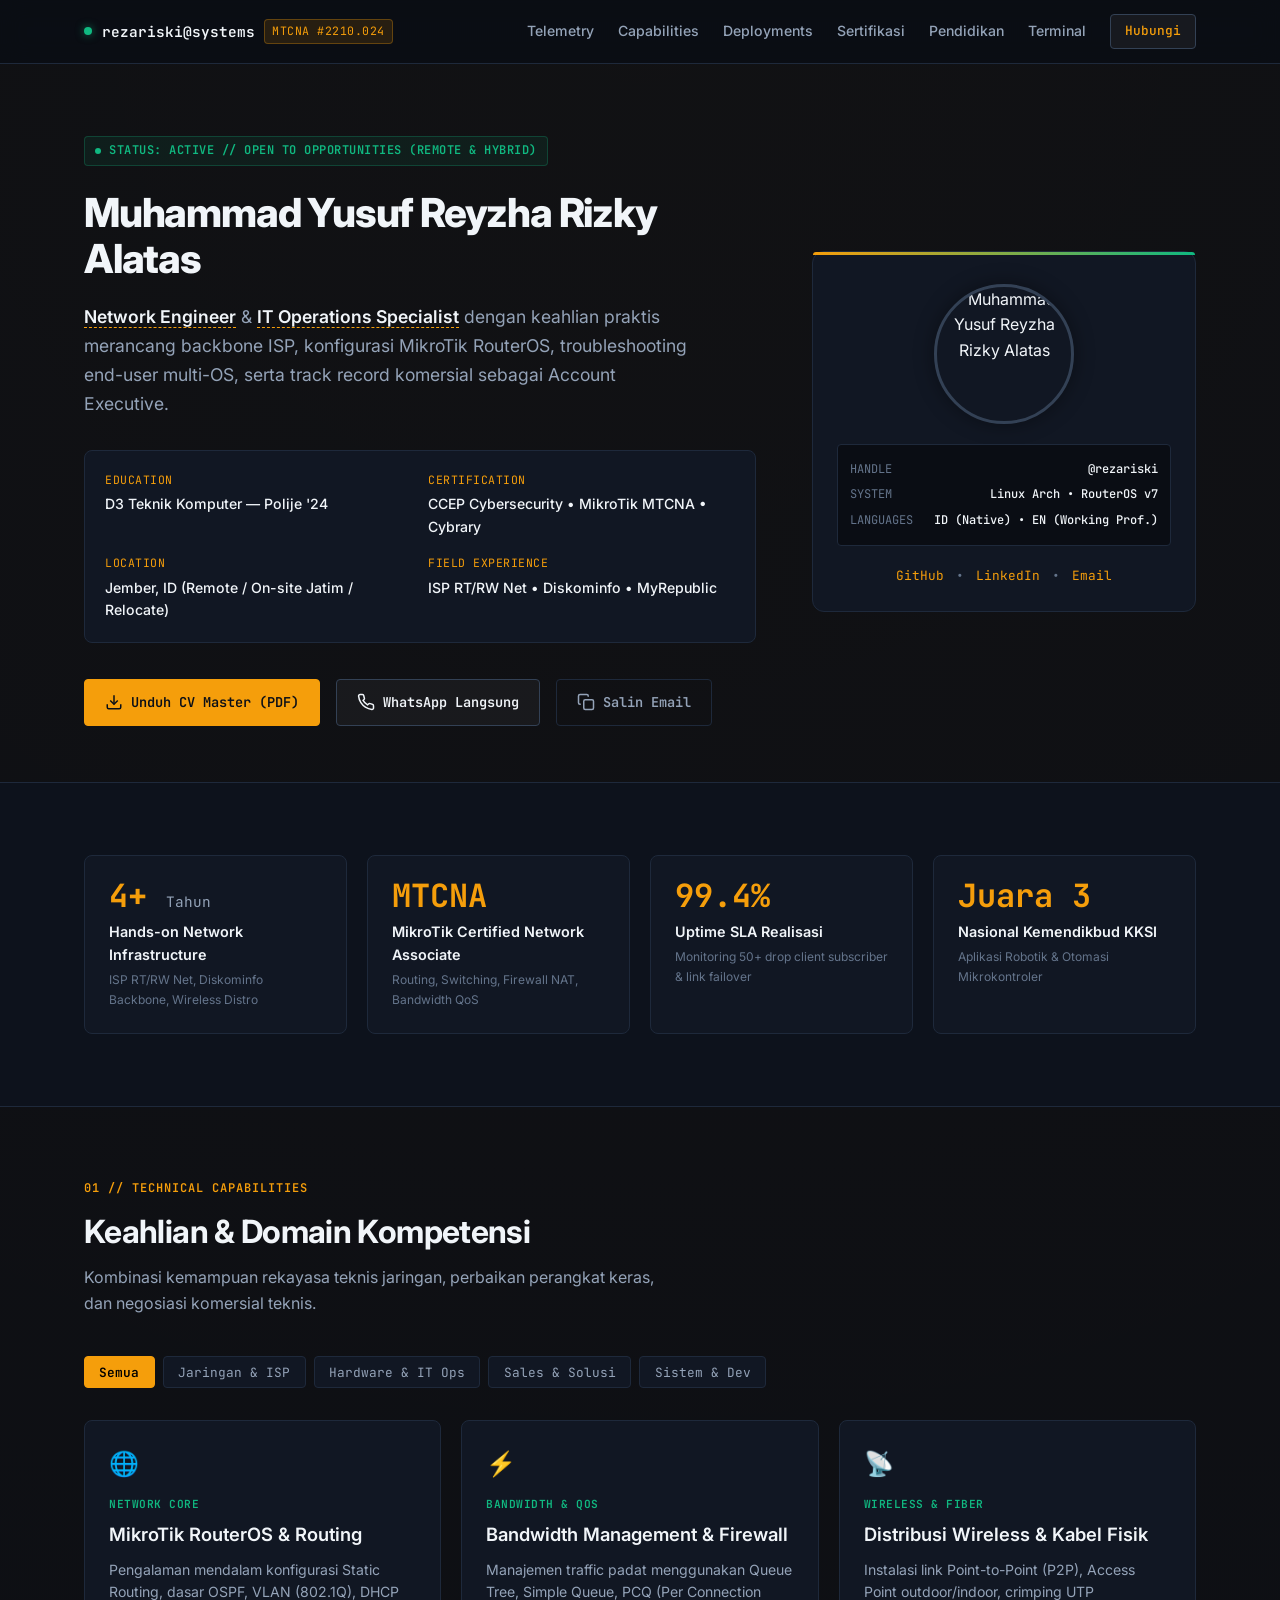
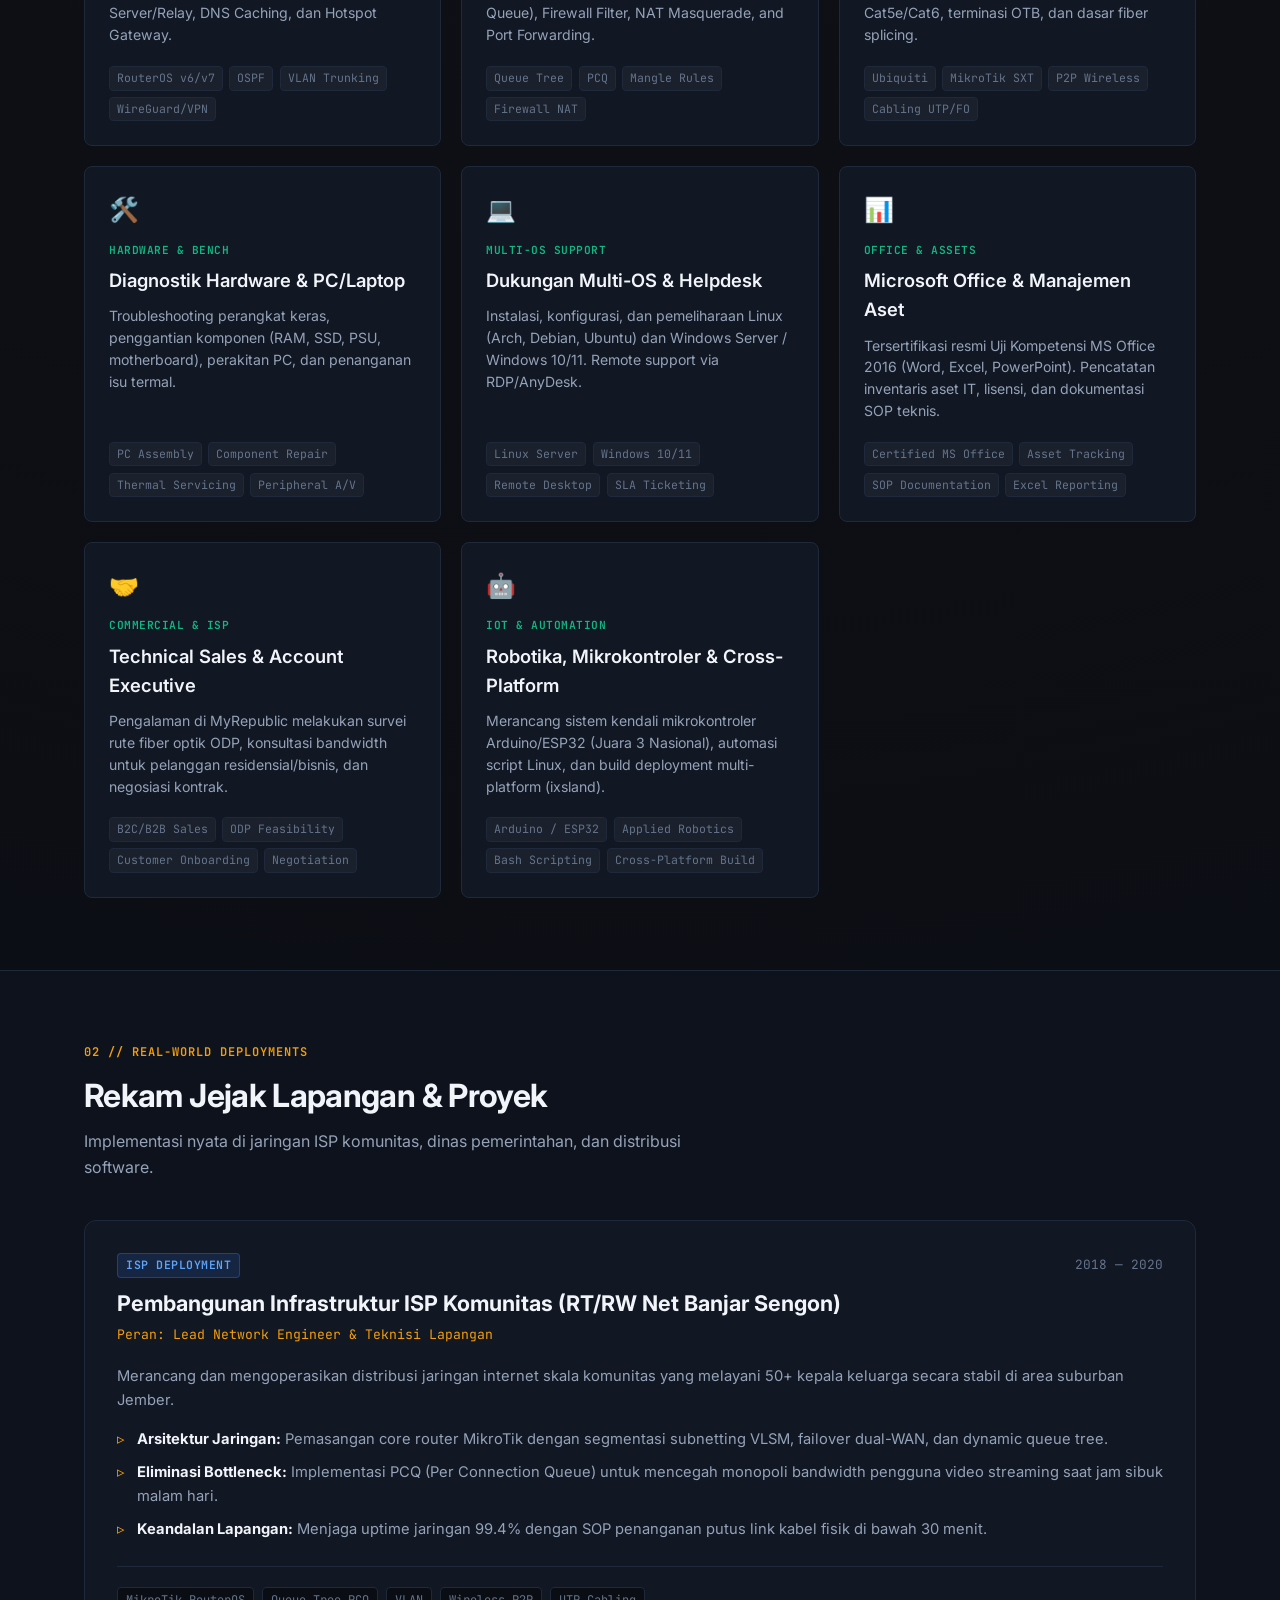
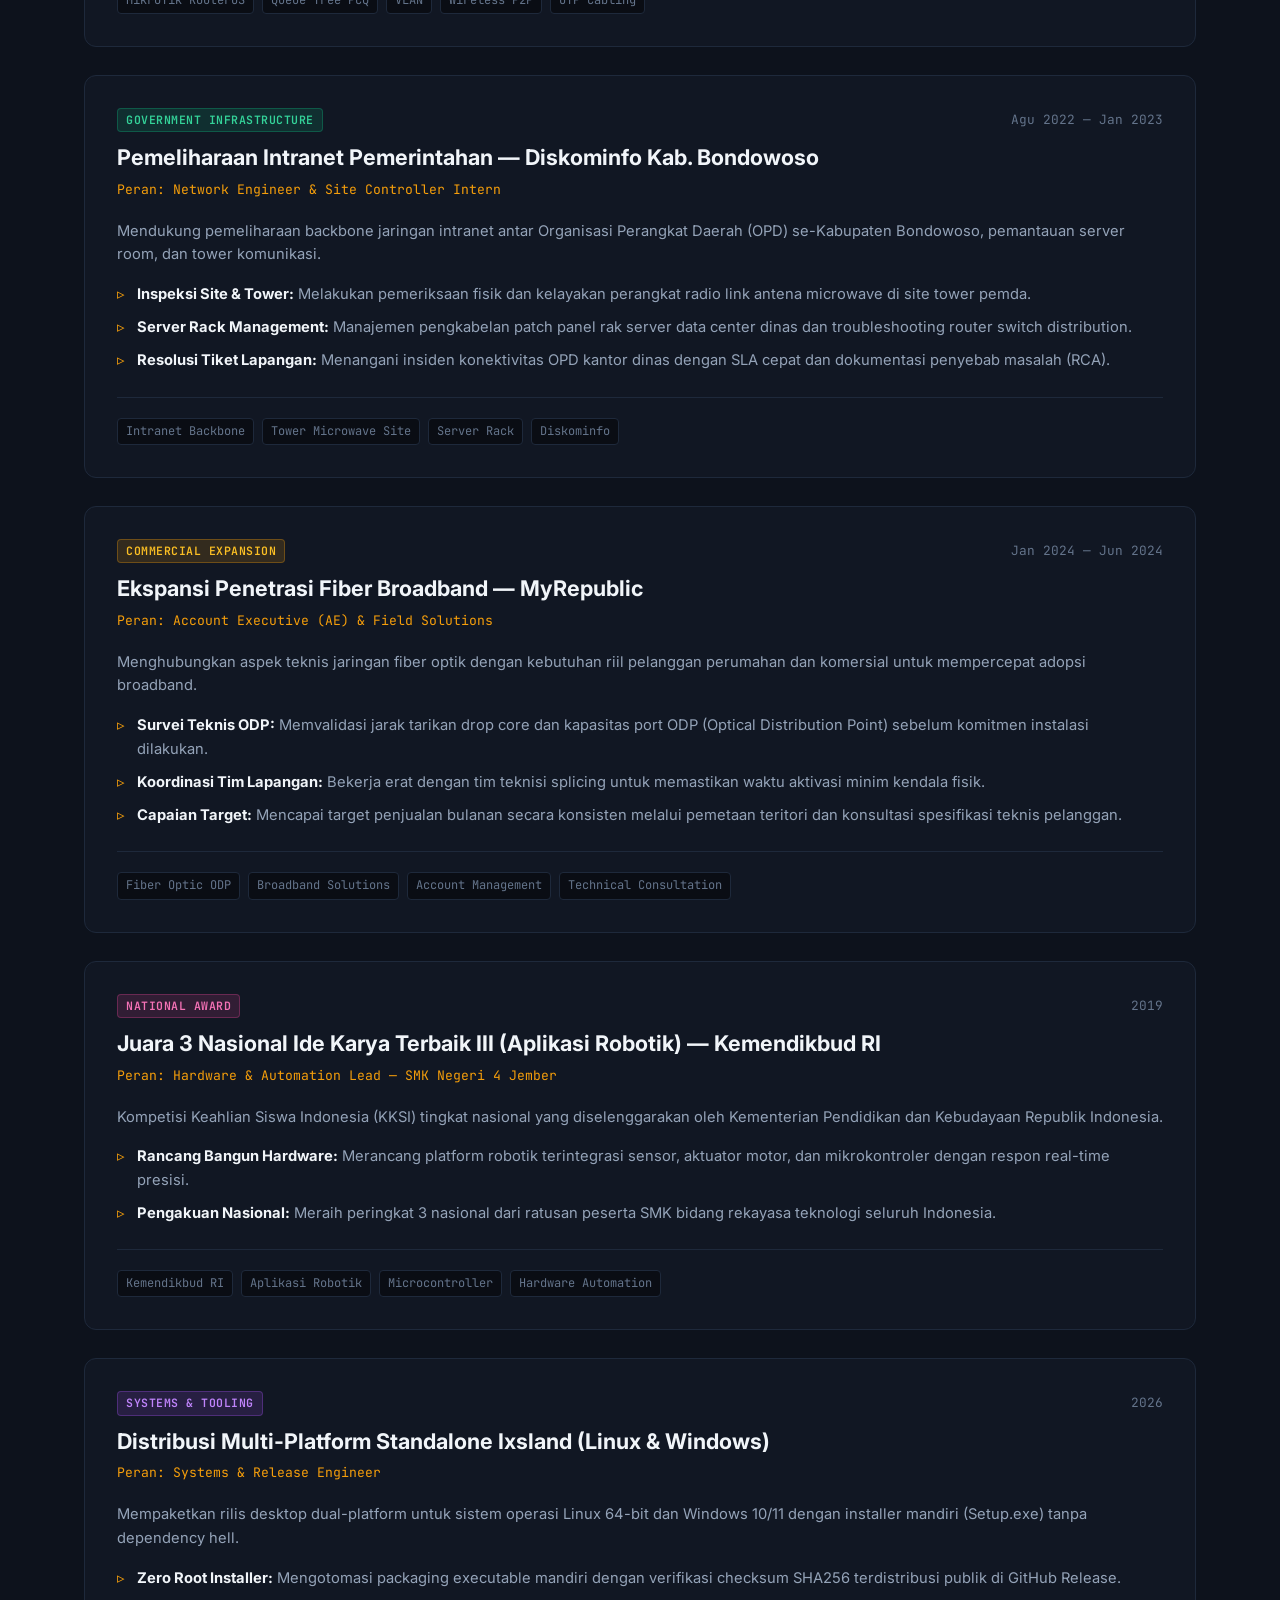
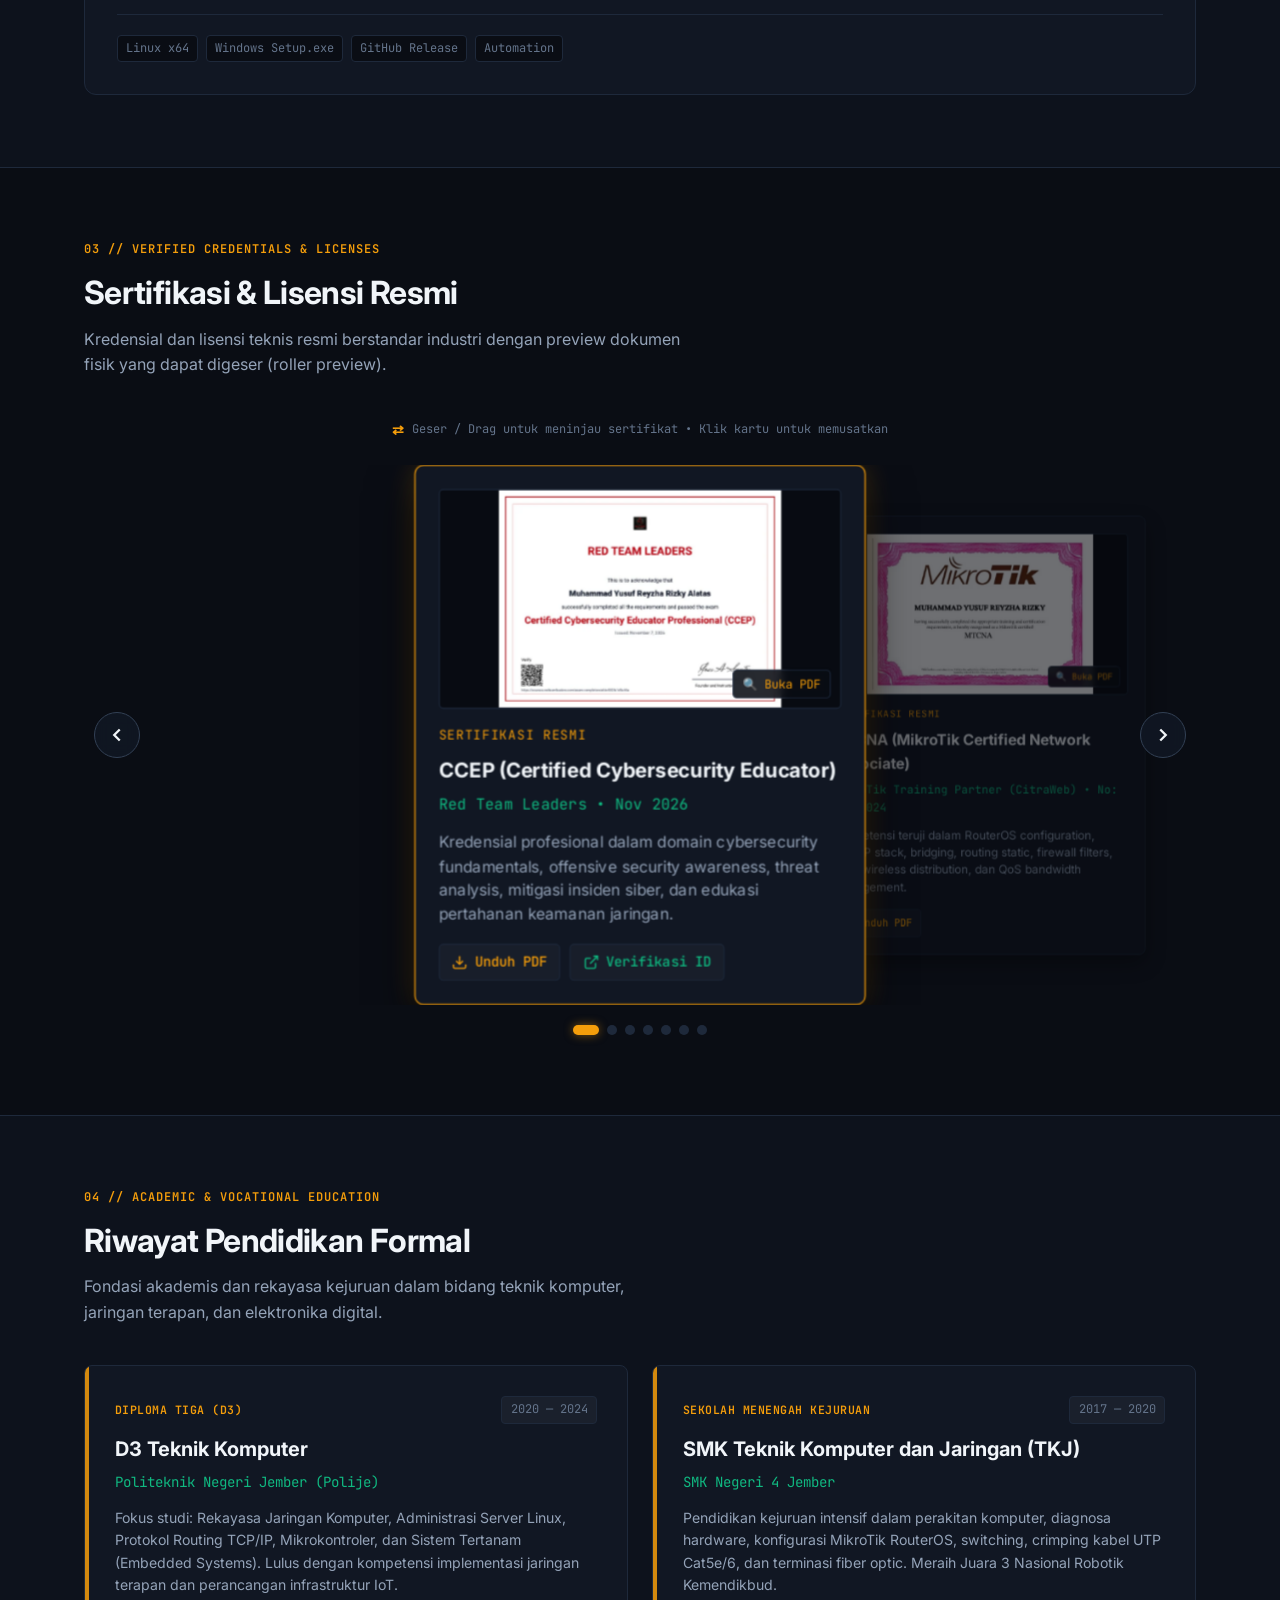
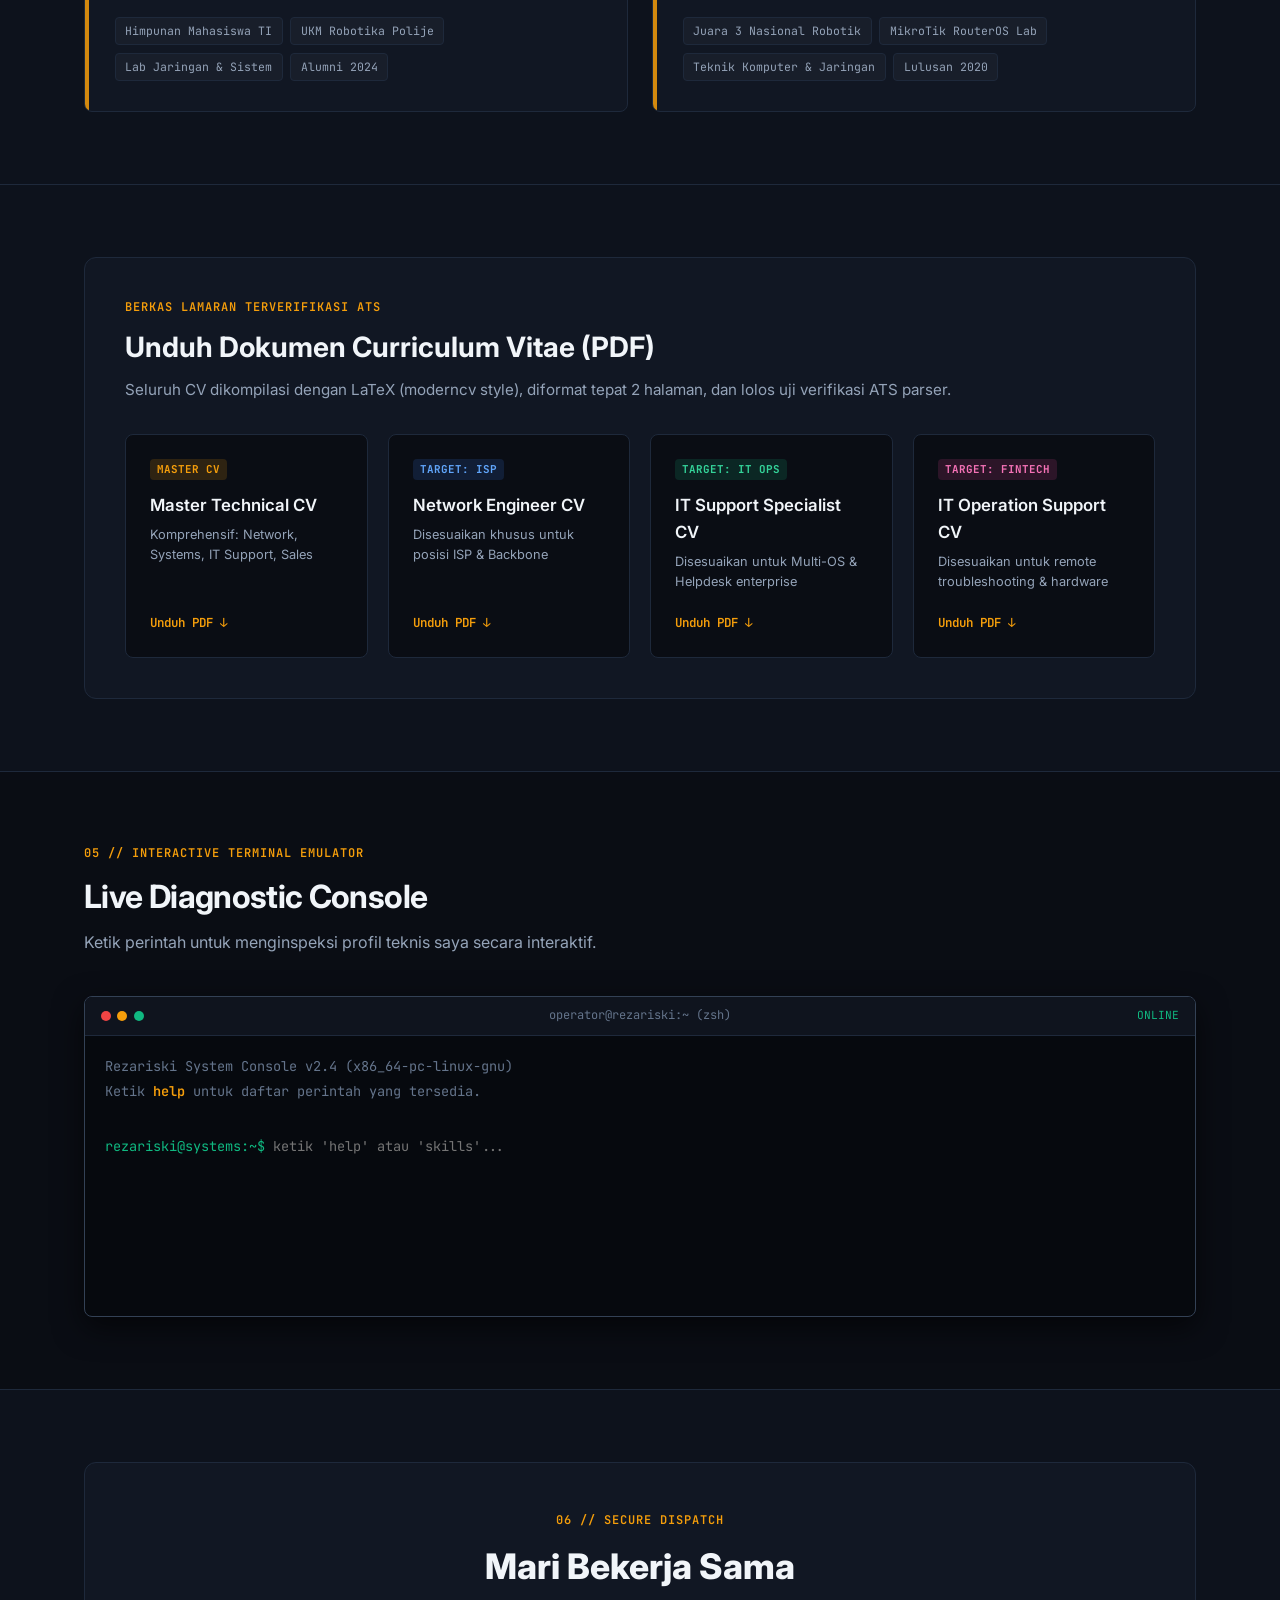
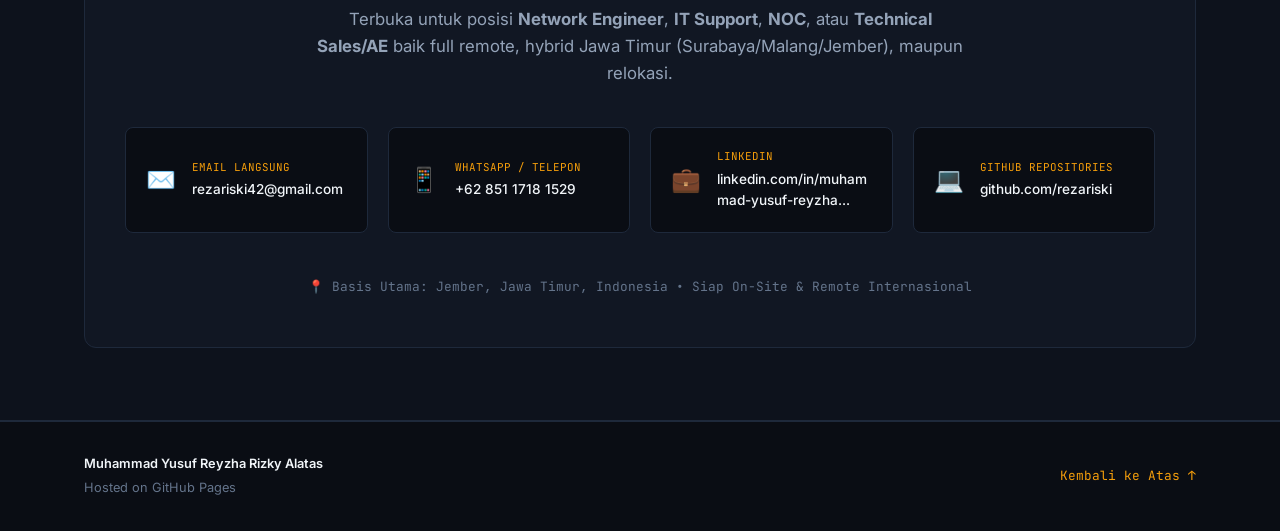
==== commit 93f28187: "feat(ui): separate certification roller from formal education section" ====
--- a/index.html
+++ b/index.html
@@ -28,7 +28,8 @@
         <a href="#telemetry">Telemetry</a>
         <a href="#capabilities">Capabilities</a>
         <a href="#deployments">Deployments</a>
-        <a href="#credentials">Credentials</a>
+        <a href="#credentials">Sertifikasi</a>
+        <a href="#education">Pendidikan</a>
         <a href="#terminal">Terminal</a>
         <a href="#contact" class="nav-cta">Hubungi</a>
       </nav>
@@ -445,102 +446,206 @@
       </div>
     </section>
 
-    <!-- Verified Credentials Section -->
+    <!-- Verified Credentials & Licenses Section (3D Roller / Coverflow) -->
     <section id="credentials" class="section">
       <div class="container">
         <div class="section-header">
-          <div class="section-tag">03 // VERIFIED CREDENTIALS</div>
-          <h2 class="section-title">Sertifikasi & Riwayat Pendidikan</h2>
-          <p class="section-desc">Dokumen kelayakan resmi yang telah diverifikasi dan siap ditunjukkan saat wawancara kerja.</p>
-        </div>
-
-        <div class="credentials-grid">
-          <div class="cred-card">
-            <div class="cred-badge">SERTIFIKASI RESMI</div>
-            <h3 class="cred-title">CCEP (Certified Cybersecurity Educator Professional)</h3>
-            <div class="cred-issuer">Red Team Leaders • Nov 2026</div>
-            <p class="cred-text">Kredensial profesional dalam domain cybersecurity fundamentals, offensive security awareness, threat analysis, mitigasi insiden siber, dan edukasi pertahanan keamanan jaringan.</p>
-            <div class="cred-actions">
-              <a href="certificates/certified_cybersecurity.pdf" class="cred-link" target="_blank" download>
-                <svg width="14" height="14" viewBox="0 0 24 24" fill="none" stroke="currentColor" stroke-width="2"><path d="M21 15v4a2 2 0 0 1-2 2H5a2 2 0 0 1-2-2v-4"/><polyline points="7 10 12 15 17 10"/><line x1="12" y1="15" x2="12" y2="3"/></svg>
-                Unduh PDF
-              </a>
-              <a href="https://courses.redteamleaders.com/exam-completion/e6bc582fa1d5e46a" class="cred-link cred-link-ext" target="_blank" rel="noopener noreferrer">
-                <svg width="14" height="14" viewBox="0 0 24 24" fill="none" stroke="currentColor" stroke-width="2"><path d="M18 13v6a2 2 0 0 1-2 2H5a2 2 0 0 1-2-2V8a2 2 0 0 1 2-2h6"/><polyline points="15 3 21 3 21 9"/><line x1="10" y1="14" x2="21" y2="3"/></svg>
-                Verifikasi ID
-              </a>
-            </div>
-          </div>
-
-          <div class="cred-card">
-            <div class="cred-badge">SERTIFIKASI RESMI</div>
-            <h3 class="cred-title">MTCNA (MikroTik Certified Network Associate)</h3>
-            <div class="cred-issuer">MikroTik Training Partner (CitraWeb) • Okt 2022</div>
-            <p class="cred-text">Kompetensi teruji dalam RouterOS configuration, TCP/IP stack, bridging, routing static, firewall filters, NAT, wireless setup, dan QoS management.</p>
-            <div class="cred-actions">
-              <a href="certificates/sertifikat-mtcna-mikrotik.pdf" class="cred-link" target="_blank" download>
-                <svg width="14" height="14" viewBox="0 0 24 24" fill="none" stroke="currentColor" stroke-width="2"><path d="M21 15v4a2 2 0 0 1-2 2H5a2 2 0 0 1-2-2v-4"/><polyline points="7 10 12 15 17 10"/><line x1="12" y1="15" x2="12" y2="3"/></svg>
-                Unduh PDF
-              </a>
-            </div>
-          </div>
-
-          <div class="cred-card">
-            <div class="cred-badge">SERTIFIKASI RESMI</div>
-            <h3 class="cred-title">Subnetting Skill Certification</h3>
-            <div class="cred-issuer">Cybrary Education Committee • Skor 82% • 3 Credit Hours</div>
-            <p class="cred-text">Penguasaan perhitungan subnetting IPv4, variable-length subnet masking (VLSM), classless inter-domain routing (CIDR), dan alokasi blok IP hierarkis.</p>
-            <div class="cred-actions">
-              <a href="certificates/sertifikat-subnetting-cybrary.pdf" class="cred-link" target="_blank" download>
-                <svg width="14" height="14" viewBox="0 0 24 24" fill="none" stroke="currentColor" stroke-width="2"><path d="M21 15v4a2 2 0 0 1-2 2H5a2 2 0 0 1-2-2v-4"/><polyline points="7 10 12 15 17 10"/><line x1="12" y1="15" x2="12" y2="3"/></svg>
-                Unduh PDF
-              </a>
-            </div>
-          </div>
-
-          <div class="cred-card">
-            <div class="cred-badge">SERTIFIKASI RESMI</div>
-            <h3 class="cred-title">Uji Kompetensi Komputer (MS Office 2016)</h3>
-            <div class="cred-issuer">Politeknik Negeri Jember • Jun 2023</div>
-            <p class="cred-text">Sertifikasi kelulusan uji kecakapan pengoperasian Microsoft Word, Excel (formula, data analysis, reporting), dan PowerPoint profesional.</p>
-            <div class="cred-actions">
-              <a href="certificates/sertifikat-uji-kompetensi-ms-office.pdf" class="cred-link" target="_blank" download>
-                <svg width="14" height="14" viewBox="0 0 24 24" fill="none" stroke="currentColor" stroke-width="2"><path d="M21 15v4a2 2 0 0 1-2 2H5a2 2 0 0 1-2-2v-4"/><polyline points="7 10 12 15 17 10"/><line x1="12" y1="15" x2="12" y2="3"/></svg>
-                Unduh PDF
-              </a>
-            </div>
-          </div>
-
-          <div class="cred-card">
-            <div class="cred-badge">PENDIDIKAN FORMAL</div>
-            <h3 class="cred-title">D3 Teknik Komputer</h3>
-            <div class="cred-issuer">Politeknik Negeri Jember • 2020 — 2024</div>
-            <p class="cred-text">Fokus: Jaringan Komputer, Administrasi Server Linux, Mikrokontroler & Robotika. Aktif dalam Himpunan Mahasiswa Jurusan TI dan UKM Robotika.</p>
-          </div>
-
-          <div class="cred-card">
-            <div class="cred-badge">PENDIDIKAN FORMAL</div>
-            <h3 class="cred-title">SMK Teknik Komputer dan Jaringan</h3>
-            <div class="cred-issuer">SMK Negeri 4 Jember • 2017 — 2020</div>
-            <p class="cred-text">Pondasi kejuruan perangkat keras komputer, konfigurasi router, perakitan kabel, dan pemenang Juara 3 Nasional Robotik Kemendikbud.</p>
-            <div class="cred-actions">
-              <a href="certificates/sertifikat-juara-3-nasional-robotik.pdf" class="cred-link" target="_blank" download>
-                <svg width="14" height="14" viewBox="0 0 24 24" fill="none" stroke="currentColor" stroke-width="2"><path d="M21 15v4a2 2 0 0 1-2 2H5a2 2 0 0 1-2-2v-4"/><polyline points="7 10 12 15 17 10"/><line x1="12" y1="15" x2="12" y2="3"/></svg>
-                Unduh Piagam
-              </a>
-            </div>
-          </div>
-
-          <div class="cred-card">
-            <div class="cred-badge">PELATIHAN TEKNIS</div>
-            <h3 class="cred-title">Pelatihan Jaringan Dasar (Routing & Switching)</h3>
-            <div class="cred-issuer">Himatek Politeknik Negeri Jember • 2021</div>
-            <p class="cred-text">Pelatihan praktis implementasi switching, trunking, dynamic routing, dan pemecahan masalah bottleneck topologi lokal.</p>
-            <div class="cred-actions">
-              <a href="certificates/sertifikat-pelatihan-jaringan-tcp.pdf" class="cred-link" target="_blank" download>
-                <svg width="14" height="14" viewBox="0 0 24 24" fill="none" stroke="currentColor" stroke-width="2"><path d="M21 15v4a2 2 0 0 1-2 2H5a2 2 0 0 1-2-2v-4"/><polyline points="7 10 12 15 17 10"/><line x1="12" y1="15" x2="12" y2="3"/></svg>
-                Unduh PDF
-              </a>
+          <div class="section-tag">03 // VERIFIED CREDENTIALS &amp; LICENSES</div>
+          <h2 class="section-title">Sertifikasi &amp; Lisensi Resmi</h2>
+          <p class="section-desc">Kredensial dan lisensi teknis resmi berstandar industri dengan preview dokumen fisik yang dapat digeser (roller preview).</p>
+        </div>
+
+        <div class="roller-wrapper">
+          <div class="roller-instruction">
+            <span class="roller-icon">⇄</span> Geser / Drag untuk meninjau sertifikat • Klik kartu untuk memusatkan
+          </div>
+
+          <div class="roller-viewport" id="cert-roller-viewport">
+            <button class="roller-arrow roller-arrow-prev" id="roller-prev" aria-label="Sertifikat Sebelumnya">
+              <svg width="22" height="22" viewBox="0 0 24 24" fill="none" stroke="currentColor" stroke-width="2.5"><polyline points="15 18 9 12 15 6"></polyline></svg>
+            </button>
+
+            <div class="roller-track" id="cert-roller-track">
+              <!-- Card 0: CCEP -->
+              <div class="roller-card" data-index="0">
+                <a href="certificates/certified_cybersecurity.pdf" target="_blank" class="cert-preview-box" title="Buka Dokumen PDF Penuh">
+                  <img src="assets/certificates/certified_cybersecurity.webp" alt="Sertifikat CCEP Red Team Leaders" class="cert-preview-img" loading="lazy">
+                  <span class="cert-zoom-pill">🔍 Buka PDF</span>
+                </a>
+                <div class="cred-badge">SERTIFIKASI RESMI</div>
+                <h3 class="cred-title">CCEP (Certified Cybersecurity Educator)</h3>
+                <div class="cred-issuer">Red Team Leaders • Nov 2026</div>
+                <p class="cred-text">Kredensial profesional dalam domain cybersecurity fundamentals, offensive security awareness, threat analysis, mitigasi insiden siber, dan edukasi pertahanan keamanan jaringan.</p>
+                <div class="cred-actions">
+                  <a href="certificates/certified_cybersecurity.pdf" class="cred-link" target="_blank" download>
+                    <svg width="14" height="14" viewBox="0 0 24 24" fill="none" stroke="currentColor" stroke-width="2"><path d="M21 15v4a2 2 0 0 1-2 2H5a2 2 0 0 1-2-2v-4"/><polyline points="7 10 12 15 17 10"/><line x1="12" y1="15" x2="12" y2="3"/></svg>
+                    Unduh PDF
+                  </a>
+                  <a href="https://courses.redteamleaders.com/exam-completion/e6bc582fa1d5e46a" class="cred-link cred-link-ext" target="_blank" rel="noopener noreferrer">
+                    <svg width="14" height="14" viewBox="0 0 24 24" fill="none" stroke="currentColor" stroke-width="2"><path d="M18 13v6a2 2 0 0 1-2 2H5a2 2 0 0 1-2-2V8a2 2 0 0 1 2-2h6"/><polyline points="15 3 21 3 21 9"/><line x1="10" y1="14" x2="21" y2="3"/></svg>
+                    Verifikasi ID
+                  </a>
+                </div>
+              </div>
+
+              <!-- Card 1: MTCNA -->
+              <div class="roller-card" data-index="1">
+                <a href="certificates/sertifikat-mtcna-mikrotik.pdf" target="_blank" class="cert-preview-box" title="Buka Dokumen PDF Penuh">
+                  <img src="assets/certificates/sertifikat-mtcna-mikrotik.webp" alt="Sertifikat MTCNA MikroTik" class="cert-preview-img" loading="lazy">
+                  <span class="cert-zoom-pill">🔍 Buka PDF</span>
+                </a>
+                <div class="cred-badge">SERTIFIKASI RESMI</div>
+                <h3 class="cred-title">MTCNA (MikroTik Certified Network Associate)</h3>
+                <div class="cred-issuer">MikroTik Training Partner (CitraWeb) • No: 2210.024</div>
+                <p class="cred-text">Kompetensi teruji dalam RouterOS configuration, TCP/IP stack, bridging, routing static, firewall filters, NAT, wireless distribution, dan QoS bandwidth management.</p>
+                <div class="cred-actions">
+                  <a href="certificates/sertifikat-mtcna-mikrotik.pdf" class="cred-link" target="_blank" download>
+                    <svg width="14" height="14" viewBox="0 0 24 24" fill="none" stroke="currentColor" stroke-width="2"><path d="M21 15v4a2 2 0 0 1-2 2H5a2 2 0 0 1-2-2v-4"/><polyline points="7 10 12 15 17 10"/><line x1="12" y1="15" x2="12" y2="3"/></svg>
+                    Unduh PDF
+                  </a>
+                </div>
+              </div>
+
+              <!-- Card 2: Subnetting -->
+              <div class="roller-card" data-index="2">
+                <a href="certificates/sertifikat-subnetting-cybrary.pdf" target="_blank" class="cert-preview-box" title="Buka Dokumen PDF Penuh">
+                  <img src="assets/certificates/sertifikat-subnetting-cybrary.webp" alt="Sertifikat Subnetting Cybrary" class="cert-preview-img" loading="lazy">
+                  <span class="cert-zoom-pill">🔍 Buka PDF</span>
+                </a>
+                <div class="cred-badge">SERTIFIKASI RESMI</div>
+                <h3 class="cred-title">Subnetting Skill Certification</h3>
+                <div class="cred-issuer">Cybrary Education Committee • Skor 82%</div>
+                <p class="cred-text">Penguasaan perhitungan matematis subnetting IPv4, variable-length subnet masking (VLSM), classless inter-domain routing (CIDR), dan alokasi blok IP hierarkis.</p>
+                <div class="cred-actions">
+                  <a href="certificates/sertifikat-subnetting-cybrary.pdf" class="cred-link" target="_blank" download>
+                    <svg width="14" height="14" viewBox="0 0 24 24" fill="none" stroke="currentColor" stroke-width="2"><path d="M21 15v4a2 2 0 0 1-2 2H5a2 2 0 0 1-2-2v-4"/><polyline points="7 10 12 15 17 10"/><line x1="12" y1="15" x2="12" y2="3"/></svg>
+                    Unduh PDF
+                  </a>
+                </div>
+              </div>
+
+              <!-- Card 3: MS Office -->
+              <div class="roller-card" data-index="3">
+                <a href="certificates/sertifikat-uji-kompetensi-ms-office.pdf" target="_blank" class="cert-preview-box" title="Buka Dokumen PDF Penuh">
+                  <img src="assets/certificates/sertifikat-uji-kompetensi-ms-office.webp" alt="Sertifikat Uji Kompetensi MS Office" class="cert-preview-img" loading="lazy">
+                  <span class="cert-zoom-pill">🔍 Buka PDF</span>
+                </a>
+                <div class="cred-badge">SERTIFIKASI RESMI</div>
+                <h3 class="cred-title">Uji Kompetensi Komputer (MS Office 2016)</h3>
+                <div class="cred-issuer">Politeknik Negeri Jember • Jun 2023</div>
+                <p class="cred-text">Sertifikasi uji kecakapan pengoperasian Microsoft Word, Excel (formula data, reporting, pivot), dan PowerPoint profesional untuk dokumentasi dan pelaporan IT.</p>
+                <div class="cred-actions">
+                  <a href="certificates/sertifikat-uji-kompetensi-ms-office.pdf" class="cred-link" target="_blank" download>
+                    <svg width="14" height="14" viewBox="0 0 24 24" fill="none" stroke="currentColor" stroke-width="2"><path d="M21 15v4a2 2 0 0 1-2 2H5a2 2 0 0 1-2-2v-4"/><polyline points="7 10 12 15 17 10"/><line x1="12" y1="15" x2="12" y2="3"/></svg>
+                    Unduh PDF
+                  </a>
+                </div>
+              </div>
+
+              <!-- Card 4: Juara 3 Robotik -->
+              <div class="roller-card" data-index="4">
+                <a href="certificates/sertifikat-juara-3-nasional-robotik.pdf" target="_blank" class="cert-preview-box" title="Buka Dokumen PDF Penuh">
+                  <img src="assets/certificates/sertifikat-juara-3-nasional-robotik.webp" alt="Piagam Juara 3 Nasional Robotik Kemendikbud" class="cert-preview-img" loading="lazy">
+                  <span class="cert-zoom-pill">🔍 Buka PDF</span>
+                </a>
+                <div class="cred-badge">PENGHARGAAN NASIONAL</div>
+                <h3 class="cred-title">Juara 3 Nasional Robotik (KKSI)</h3>
+                <div class="cred-issuer">Kemendikbud RI • 2019</div>
+                <p class="cred-text">Penghargaan tingkat nasional bidang perancangan robotik dan sistem kendali otomatis mikrokontroler dalam seleksi karya kejuruan nasional.</p>
+                <div class="cred-actions">
+                  <a href="certificates/sertifikat-juara-3-nasional-robotik.pdf" class="cred-link" target="_blank" download>
+                    <svg width="14" height="14" viewBox="0 0 24 24" fill="none" stroke="currentColor" stroke-width="2"><path d="M21 15v4a2 2 0 0 1-2 2H5a2 2 0 0 1-2-2v-4"/><polyline points="7 10 12 15 17 10"/><line x1="12" y1="15" x2="12" y2="3"/></svg>
+                    Unduh Piagam
+                  </a>
+                </div>
+              </div>
+
+              <!-- Card 5: Pelatihan Jaringan TCP -->
+              <div class="roller-card" data-index="5">
+                <a href="certificates/sertifikat-pelatihan-jaringan-tcp.pdf" target="_blank" class="cert-preview-box" title="Buka Dokumen PDF Penuh">
+                  <img src="assets/certificates/sertifikat-pelatihan-jaringan-tcp.webp" alt="Sertifikat Pelatihan Jaringan TCP" class="cert-preview-img" loading="lazy">
+                  <span class="cert-zoom-pill">🔍 Buka PDF</span>
+                </a>
+                <div class="cred-badge">PELATIHAN TEKNIS</div>
+                <h3 class="cred-title">Pelatihan Jaringan Dasar &amp; Switching</h3>
+                <div class="cred-issuer">Himatek Politeknik Negeri Jember • 2021</div>
+                <p class="cred-text">Pelatihan implementasi switching, trunking VLAN, dynamic routing, dan penyelesaian hambatan bottleneck pada topologi jaringan lokal.</p>
+                <div class="cred-actions">
+                  <a href="certificates/sertifikat-pelatihan-jaringan-tcp.pdf" class="cred-link" target="_blank" download>
+                    <svg width="14" height="14" viewBox="0 0 24 24" fill="none" stroke="currentColor" stroke-width="2"><path d="M21 15v4a2 2 0 0 1-2 2H5a2 2 0 0 1-2-2v-4"/><polyline points="7 10 12 15 17 10"/><line x1="12" y1="15" x2="12" y2="3"/></svg>
+                    Unduh PDF
+                  </a>
+                </div>
+              </div>
+
+              <!-- Card 6: Pelatihan Komputer Dasar -->
+              <div class="roller-card" data-index="6">
+                <a href="certificates/sertifikat-pelatihan-komputer-dasar.pdf" target="_blank" class="cert-preview-box" title="Buka Dokumen PDF Penuh">
+                  <img src="assets/certificates/sertifikat-pelatihan-komputer-dasar.webp" alt="Sertifikat Pelatihan Komputer Dasar" class="cert-preview-img" loading="lazy">
+                  <span class="cert-zoom-pill">🔍 Buka PDF</span>
+                </a>
+                <div class="cred-badge">PELATIHAN TEKNIS</div>
+                <h3 class="cred-title">Pelatihan Komputer Dasar &amp; PC Assembly</h3>
+                <div class="cred-issuer">Jurusan Teknologi Informasi Polije • 2021</div>
+                <p class="cred-text">Fondasi arsitektur perangkat keras PC, tata cara perakitan sistem komputer, instalasi OS multi-boot, dan pemeliharaan hardware berkala.</p>
+                <div class="cred-actions">
+                  <a href="certificates/sertifikat-pelatihan-komputer-dasar.pdf" class="cred-link" target="_blank" download>
+                    <svg width="14" height="14" viewBox="0 0 24 24" fill="none" stroke="currentColor" stroke-width="2"><path d="M21 15v4a2 2 0 0 1-2 2H5a2 2 0 0 1-2-2v-4"/><polyline points="7 10 12 15 17 10"/><line x1="12" y1="15" x2="12" y2="3"/></svg>
+                    Unduh PDF
+                  </a>
+                </div>
+              </div>
+            </div>
+
+            <button class="roller-arrow roller-arrow-next" id="roller-next" aria-label="Sertifikat Selanjutnya">
+              <svg width="22" height="22" viewBox="0 0 24 24" fill="none" stroke="currentColor" stroke-width="2.5"><polyline points="9 18 15 12 9 6"></polyline></svg>
+            </button>
+          </div>
+
+          <div class="roller-dots" id="roller-dots"></div>
+        </div>
+      </div>
+    </section>
+
+    <!-- Dedicated Formal Education Section -->
+    <section id="education" class="section section-dark">
+      <div class="container">
+        <div class="section-header">
+          <div class="section-tag">04 // ACADEMIC &amp; VOCATIONAL EDUCATION</div>
+          <h2 class="section-title">Riwayat Pendidikan Formal</h2>
+          <p class="section-desc">Fondasi akademis dan rekayasa kejuruan dalam bidang teknik komputer, jaringan terapan, dan elektronika digital.</p>
+        </div>
+
+        <div class="education-grid">
+          <div class="edu-card">
+            <div class="edu-header">
+              <div class="edu-badge">DIPLOMA TIGA (D3)</div>
+              <div class="edu-year">2020 — 2024</div>
+            </div>
+            <h3 class="edu-title">D3 Teknik Komputer</h3>
+            <div class="edu-institution">Politeknik Negeri Jember (Polije)</div>
+            <p class="edu-text">Fokus studi: Rekayasa Jaringan Komputer, Administrasi Server Linux, Protokol Routing TCP/IP, Mikrokontroler, dan Sistem Tertanam (Embedded Systems). Lulus dengan kompetensi implementasi jaringan terapan dan perancangan infrastruktur IoT.</p>
+            <div class="edu-activities">
+              <span class="edu-tag">Himpunan Mahasiswa TI</span>
+              <span class="edu-tag">UKM Robotika Polije</span>
+              <span class="edu-tag">Lab Jaringan &amp; Sistem</span>
+              <span class="edu-tag">Alumni 2024</span>
+            </div>
+          </div>
+
+          <div class="edu-card">
+            <div class="edu-header">
+              <div class="edu-badge">SEKOLAH MENENGAH KEJURUAN</div>
+              <div class="edu-year">2017 — 2020</div>
+            </div>
+            <h3 class="edu-title">SMK Teknik Komputer dan Jaringan (TKJ)</h3>
+            <div class="edu-institution">SMK Negeri 4 Jember</div>
+            <p class="edu-text">Pendidikan kejuruan intensif dalam perakitan komputer, diagnosa hardware, konfigurasi MikroTik RouterOS, switching, crimping kabel UTP Cat5e/6, dan terminasi fiber optic. Meraih Juara 3 Nasional Robotik Kemendikbud.</p>
+            <div class="edu-activities">
+              <span class="edu-tag">Juara 3 Nasional Robotik</span>
+              <span class="edu-tag">MikroTik RouterOS Lab</span>
+              <span class="edu-tag">Teknik Komputer &amp; Jaringan</span>
+              <span class="edu-tag">Lulusan 2020</span>
             </div>
           </div>
         </div>
@@ -590,7 +695,7 @@
     <section id="terminal" class="section">
       <div class="container">
         <div class="section-header">
-          <div class="section-tag">04 // INTERACTIVE TERMINAL EMULATOR</div>
+          <div class="section-tag">05 // INTERACTIVE TERMINAL EMULATOR</div>
           <h2 class="section-title">Live Diagnostic Console</h2>
           <p class="section-desc">Ketik perintah untuk menginspeksi profil teknis saya secara interaktif.</p>
         </div>
@@ -625,7 +730,7 @@
     <section id="contact" class="section section-dark">
       <div class="container">
         <div class="contact-box">
-          <div class="section-tag">05 // SECURE DISPATCH</div>
+          <div class="section-tag">06 // SECURE DISPATCH</div>
           <h2 class="contact-title">Mari Bekerja Sama</h2>
           <p class="contact-subtitle">
             Terbuka untuk posisi <strong>Network Engineer</strong>, <strong>IT Support</strong>, <strong>NOC</strong>, atau <strong>Technical Sales/AE</strong> baik full remote, hybrid Jawa Timur (Surabaya/Malang/Jember), maupun relokasi.
--- a/styles.css
+++ b/styles.css
@@ -699,7 +699,314 @@
 }
 
 /* ============================================================
-   CREDENTIALS SECTION
+   CERTIFICATE 3D ROLLER / COVERFLOW SLIDER
+   ============================================================ */
+.roller-wrapper {
+  position: relative;
+  width: 100%;
+  margin: 1.5rem 0 0.5rem;
+  user-select: none;
+}
+
+.roller-instruction {
+  text-align: center;
+  font-family: var(--font-mono);
+  font-size: 0.75rem;
+  color: var(--text-dim);
+  margin-bottom: 1.5rem;
+  display: flex;
+  align-items: center;
+  justify-content: center;
+  gap: 0.5rem;
+}
+
+.roller-instruction .roller-icon {
+  color: var(--accent-amber);
+  font-weight: bold;
+  font-size: 0.9rem;
+}
+
+.roller-viewport {
+  position: relative;
+  width: 100%;
+  height: 540px;
+  display: flex;
+  align-items: center;
+  justify-content: center;
+  perspective: 1200px;
+  overflow: hidden;
+  cursor: grab;
+}
+
+.roller-viewport.is-dragging {
+  cursor: grabbing;
+}
+
+.roller-track {
+  position: relative;
+  width: 100%;
+  height: 100%;
+  transform-style: preserve-3d;
+}
+
+.roller-card {
+  position: absolute;
+  top: 50%;
+  left: 50%;
+  width: 390px;
+  max-width: 86vw;
+  background: var(--bg-card);
+  border: 1px solid var(--border-subtle);
+  border-radius: var(--radius-md);
+  padding: 1.25rem;
+  box-sizing: border-box;
+  transition: transform 0.45s cubic-bezier(0.16, 1, 0.3, 1),
+              opacity 0.45s ease,
+              border-color 0.3s ease,
+              box-shadow 0.45s ease,
+              filter 0.45s ease;
+  will-change: transform, opacity, filter;
+}
+
+.roller-card.active {
+  cursor: default;
+}
+
+/* Preview Image in Roller Card */
+.cert-preview-box {
+  width: 100%;
+  height: 190px;
+  background: #080b12;
+  border-radius: var(--radius-sm);
+  border: 1px solid var(--border-subtle);
+  display: flex;
+  align-items: center;
+  justify-content: center;
+  overflow: hidden;
+  margin-bottom: 0.9rem;
+  position: relative;
+  text-decoration: none;
+}
+
+.cert-preview-img {
+  max-width: 100%;
+  max-height: 100%;
+  object-fit: contain;
+  transition: transform 0.3s ease;
+  display: block;
+}
+
+.cert-preview-box:hover .cert-preview-img {
+  transform: scale(1.04);
+}
+
+.cert-zoom-pill {
+  position: absolute;
+  bottom: 8px;
+  right: 8px;
+  background: rgba(10, 13, 20, 0.88);
+  backdrop-filter: blur(4px);
+  border: 1px solid var(--border-subtle);
+  font-family: var(--font-mono);
+  font-size: 0.65rem;
+  color: var(--accent-amber);
+  padding: 0.2rem 0.5rem;
+  border-radius: var(--radius-sm);
+  display: flex;
+  align-items: center;
+  gap: 0.25rem;
+  pointer-events: none;
+}
+
+/* Roller Navigation Arrows */
+.roller-arrow {
+  position: absolute;
+  top: 50%;
+  transform: translateY(-50%);
+  width: 46px;
+  height: 46px;
+  border-radius: 50%;
+  background: rgba(17, 23, 35, 0.92);
+  backdrop-filter: blur(8px);
+  border: 1px solid var(--border-focus);
+  color: var(--text-main);
+  display: flex;
+  align-items: center;
+  justify-content: center;
+  cursor: pointer;
+  z-index: 35;
+  transition: var(--transition);
+}
+
+.roller-arrow:hover {
+  background: var(--accent-amber);
+  color: #0b0f17;
+  border-color: var(--accent-amber);
+  box-shadow: 0 0 16px rgba(245, 158, 11, 0.45);
+  transform: translateY(-50%) scale(1.08);
+}
+
+.roller-arrow-prev {
+  left: 10px;
+}
+
+.roller-arrow-next {
+  right: 10px;
+}
+
+/* Roller Dots */
+.roller-dots {
+  display: flex;
+  align-items: center;
+  justify-content: center;
+  gap: 0.5rem;
+  margin-top: 1.25rem;
+}
+
+.roller-dot {
+  width: 10px;
+  height: 10px;
+  border-radius: 50%;
+  background: var(--border-subtle);
+  border: 1px solid transparent;
+  cursor: pointer;
+  transition: var(--transition);
+}
+
+.roller-dot:hover {
+  background: var(--text-dim);
+}
+
+.roller-dot.active {
+  background: var(--accent-amber);
+  width: 26px;
+  border-radius: 6px;
+  box-shadow: 0 0 10px rgba(245, 158, 11, 0.5);
+}
+
+/* ============================================================
+   EDUCATION SECTION
+   ============================================================ */
+.education-grid {
+  display: grid;
+  grid-template-columns: repeat(auto-fit, minmax(340px, 1fr));
+  gap: 1.5rem;
+}
+
+.edu-card {
+  background: var(--bg-card);
+  border: 1px solid var(--border-subtle);
+  border-radius: var(--radius-md);
+  padding: 1.85rem;
+  transition: var(--transition);
+  position: relative;
+  overflow: hidden;
+}
+
+.edu-card::before {
+  content: '';
+  position: absolute;
+  top: 0;
+  left: 0;
+  width: 4px;
+  height: 100%;
+  background: var(--accent-amber);
+  opacity: 0.85;
+}
+
+.edu-card:hover {
+  border-color: var(--border-focus);
+  transform: translateY(-2px);
+  box-shadow: 0 10px 28px rgba(0, 0, 0, 0.4);
+}
+
+.edu-header {
+  display: flex;
+  justify-content: space-between;
+  align-items: center;
+  margin-bottom: 0.6rem;
+}
+
+.edu-badge {
+  font-family: var(--font-mono);
+  font-size: 0.72rem;
+  font-weight: 600;
+  color: var(--accent-amber);
+  letter-spacing: 0.5px;
+}
+
+.edu-year {
+  font-family: var(--font-mono);
+  font-size: 0.75rem;
+  color: var(--text-dim);
+  background: rgba(255, 255, 255, 0.04);
+  padding: 0.2rem 0.55rem;
+  border-radius: var(--radius-sm);
+  border: 1px solid var(--border-subtle);
+}
+
+.edu-title {
+  font-size: 1.25rem;
+  font-weight: 700;
+  color: var(--text-main);
+  margin-bottom: 0.35rem;
+}
+
+.edu-institution {
+  font-size: 0.88rem;
+  font-family: var(--font-mono);
+  color: var(--accent-emerald);
+  margin-bottom: 0.85rem;
+}
+
+.edu-text {
+  font-size: 0.88rem;
+  color: var(--text-muted);
+  line-height: 1.6;
+  margin-bottom: 1.25rem;
+}
+
+.edu-activities {
+  display: flex;
+  gap: 0.45rem;
+  flex-wrap: wrap;
+}
+
+.edu-tag {
+  font-size: 0.72rem;
+  font-family: var(--font-mono);
+  color: var(--text-muted);
+  background: rgba(255, 255, 255, 0.03);
+  padding: 0.25rem 0.6rem;
+  border-radius: var(--radius-sm);
+  border: 1px solid var(--border-subtle);
+}
+
+@media (max-width: 768px) {
+  .roller-viewport {
+    height: 520px;
+  }
+  .roller-card {
+    width: 320px;
+    padding: 1rem;
+  }
+  .cert-preview-box {
+    height: 165px;
+  }
+  .roller-arrow {
+    width: 38px;
+    height: 38px;
+  }
+  .roller-arrow-prev {
+    left: 4px;
+  }
+  .roller-arrow-next {
+    right: 4px;
+  }
+}
+
+/* ============================================================
+   CREDENTIALS SECTION (BASE ELEMENTS)
    ============================================================ */
 .credentials-grid {
   display: grid;
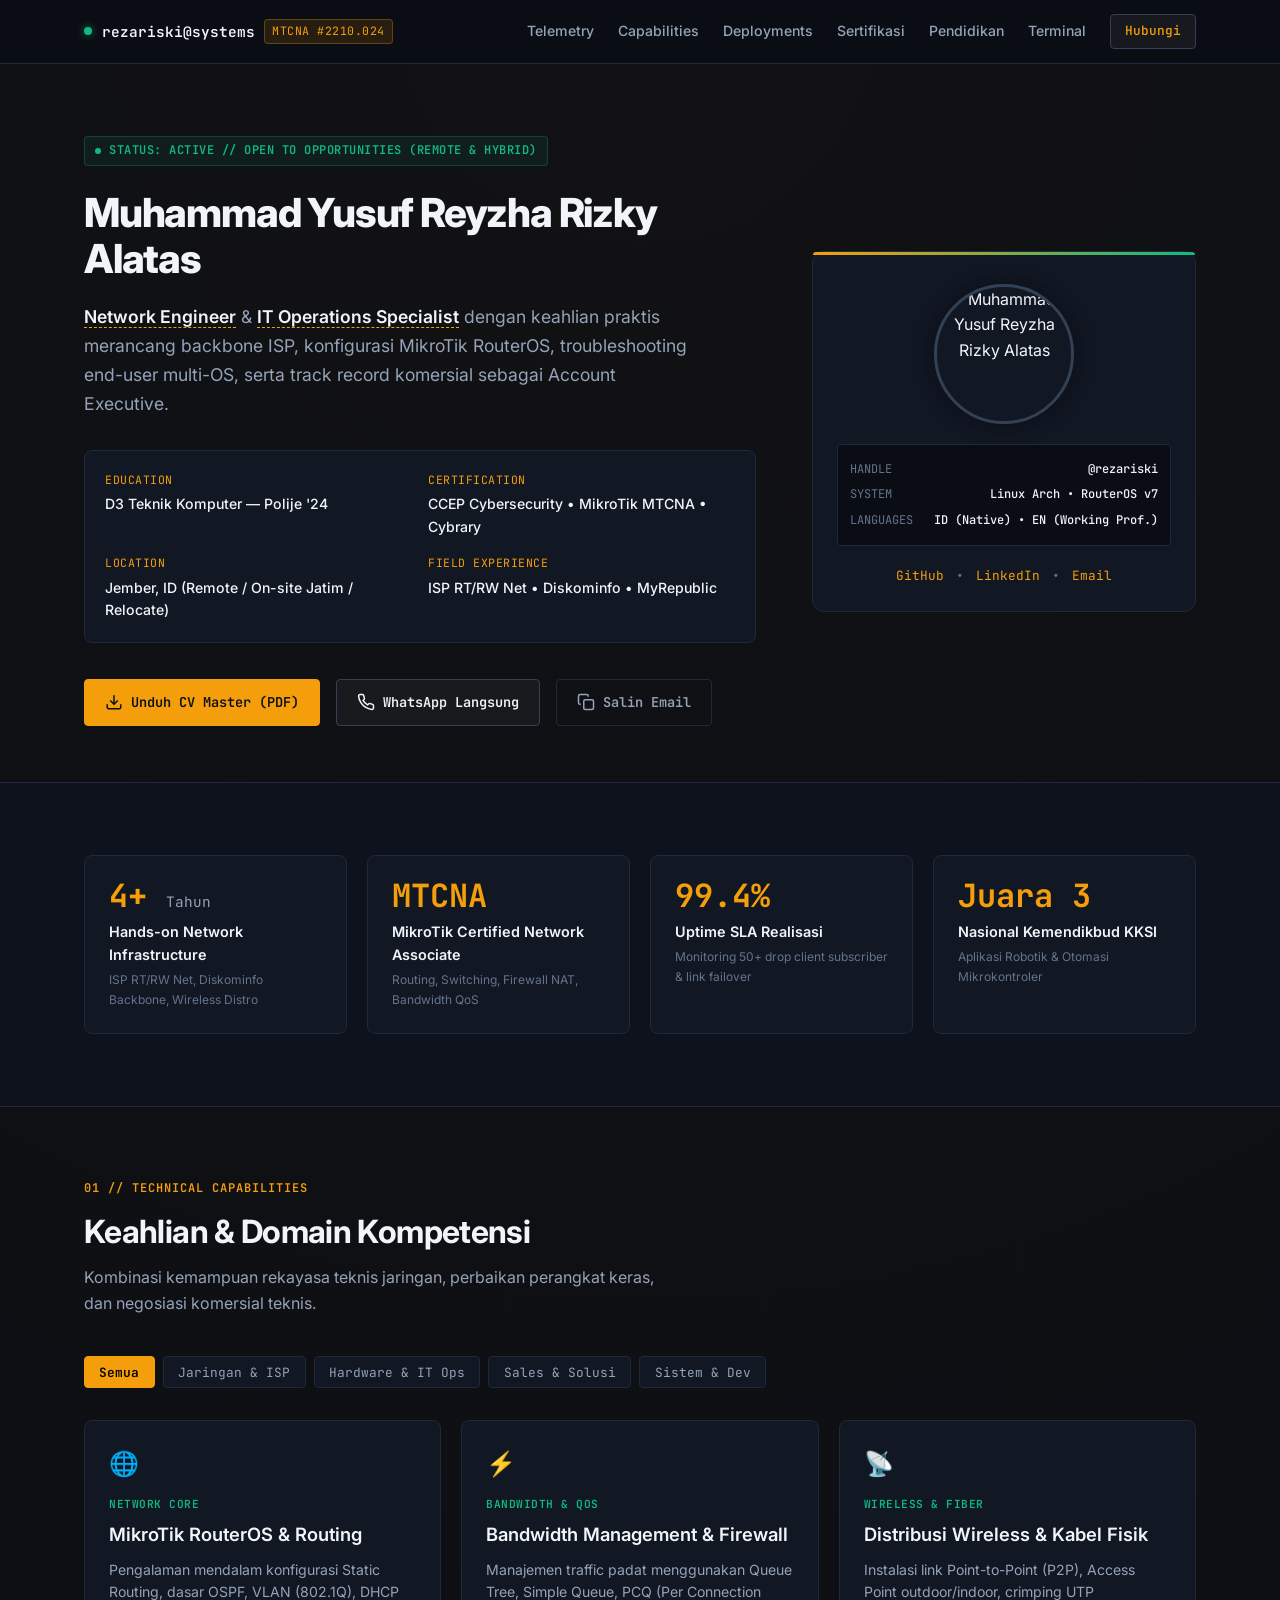
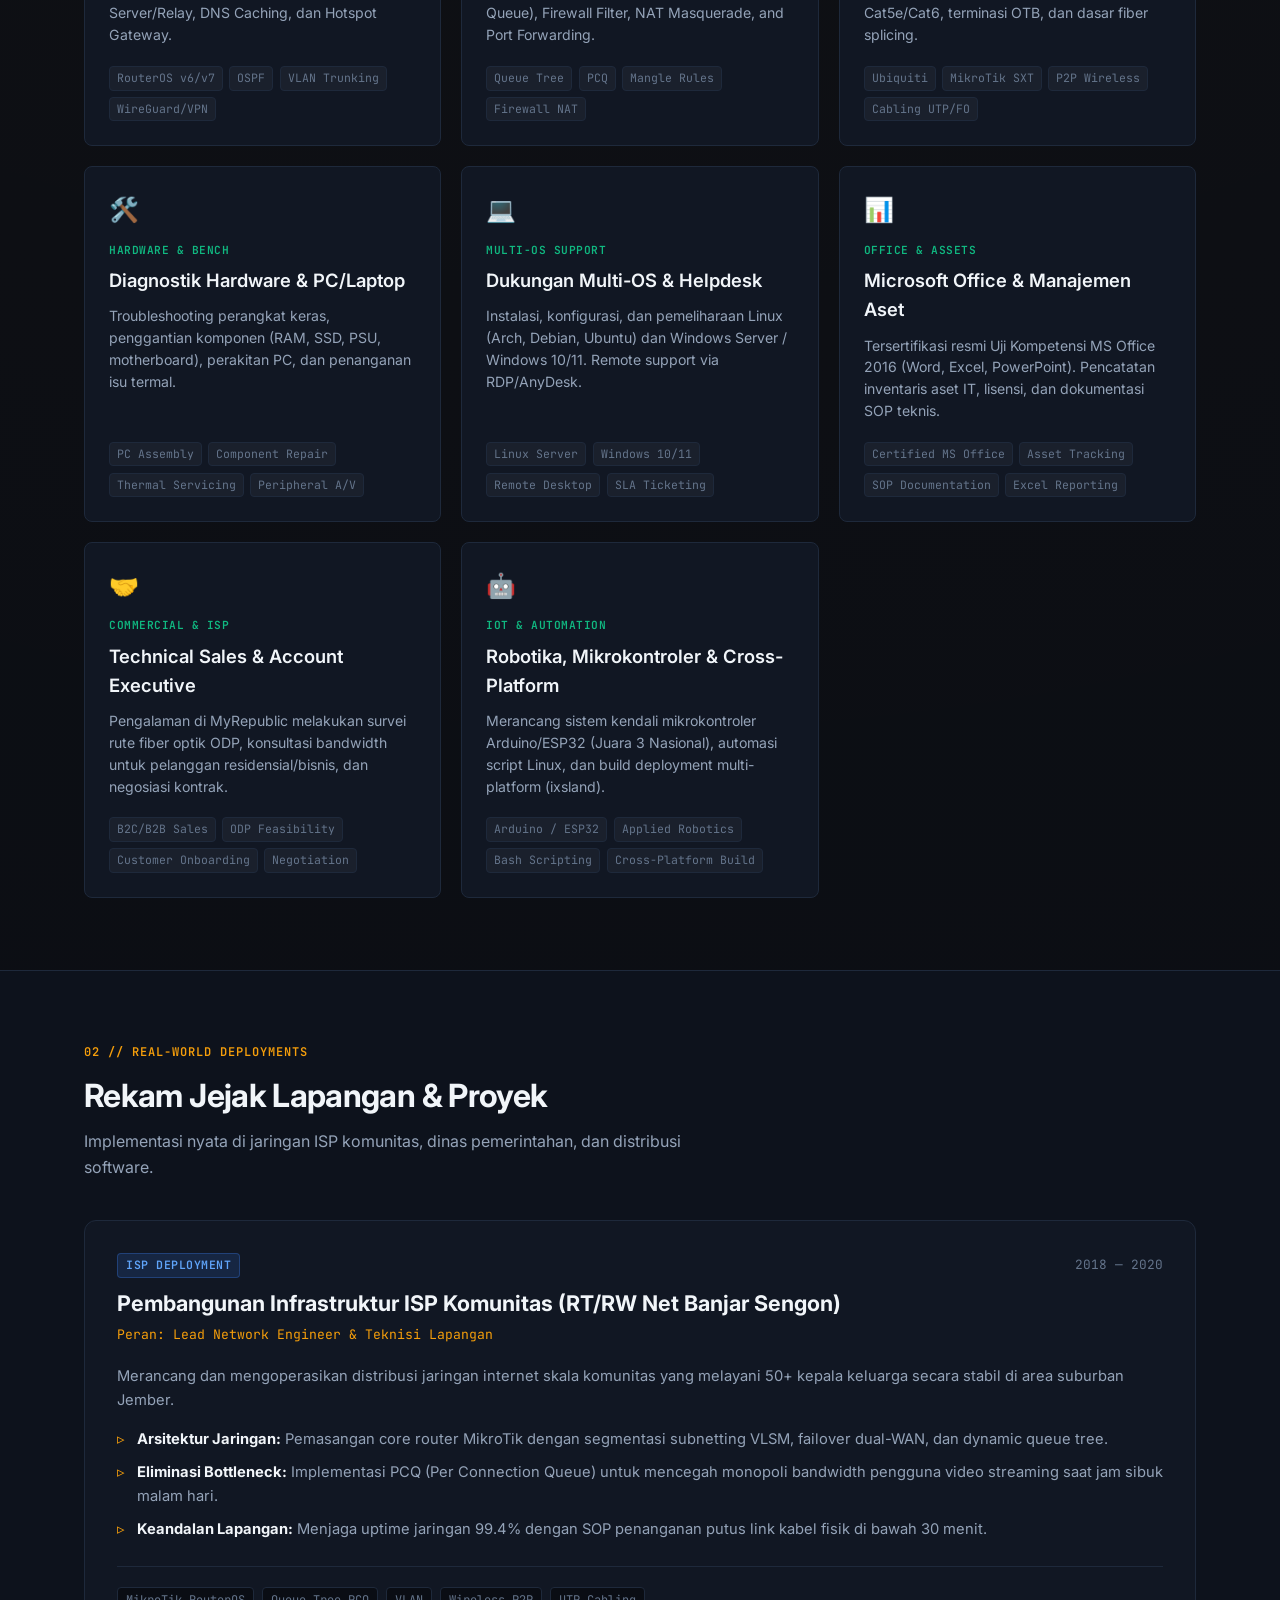
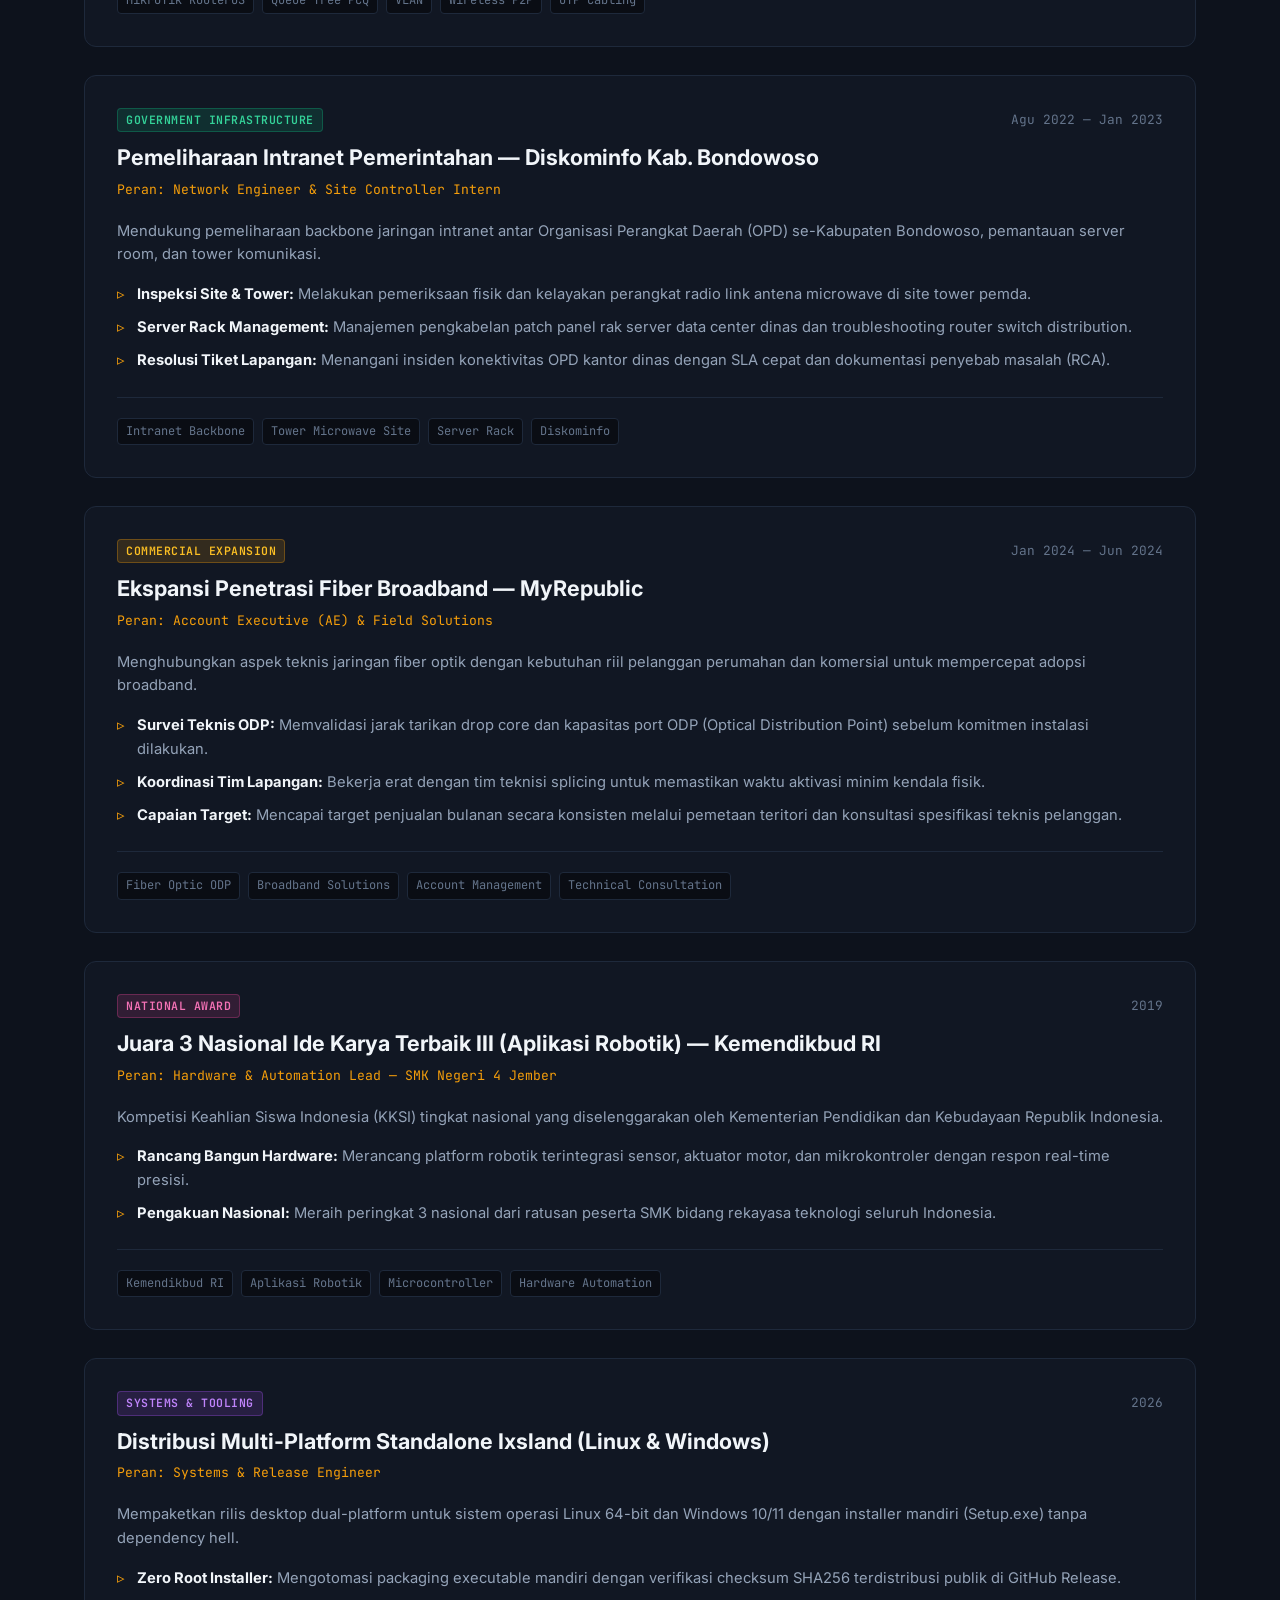
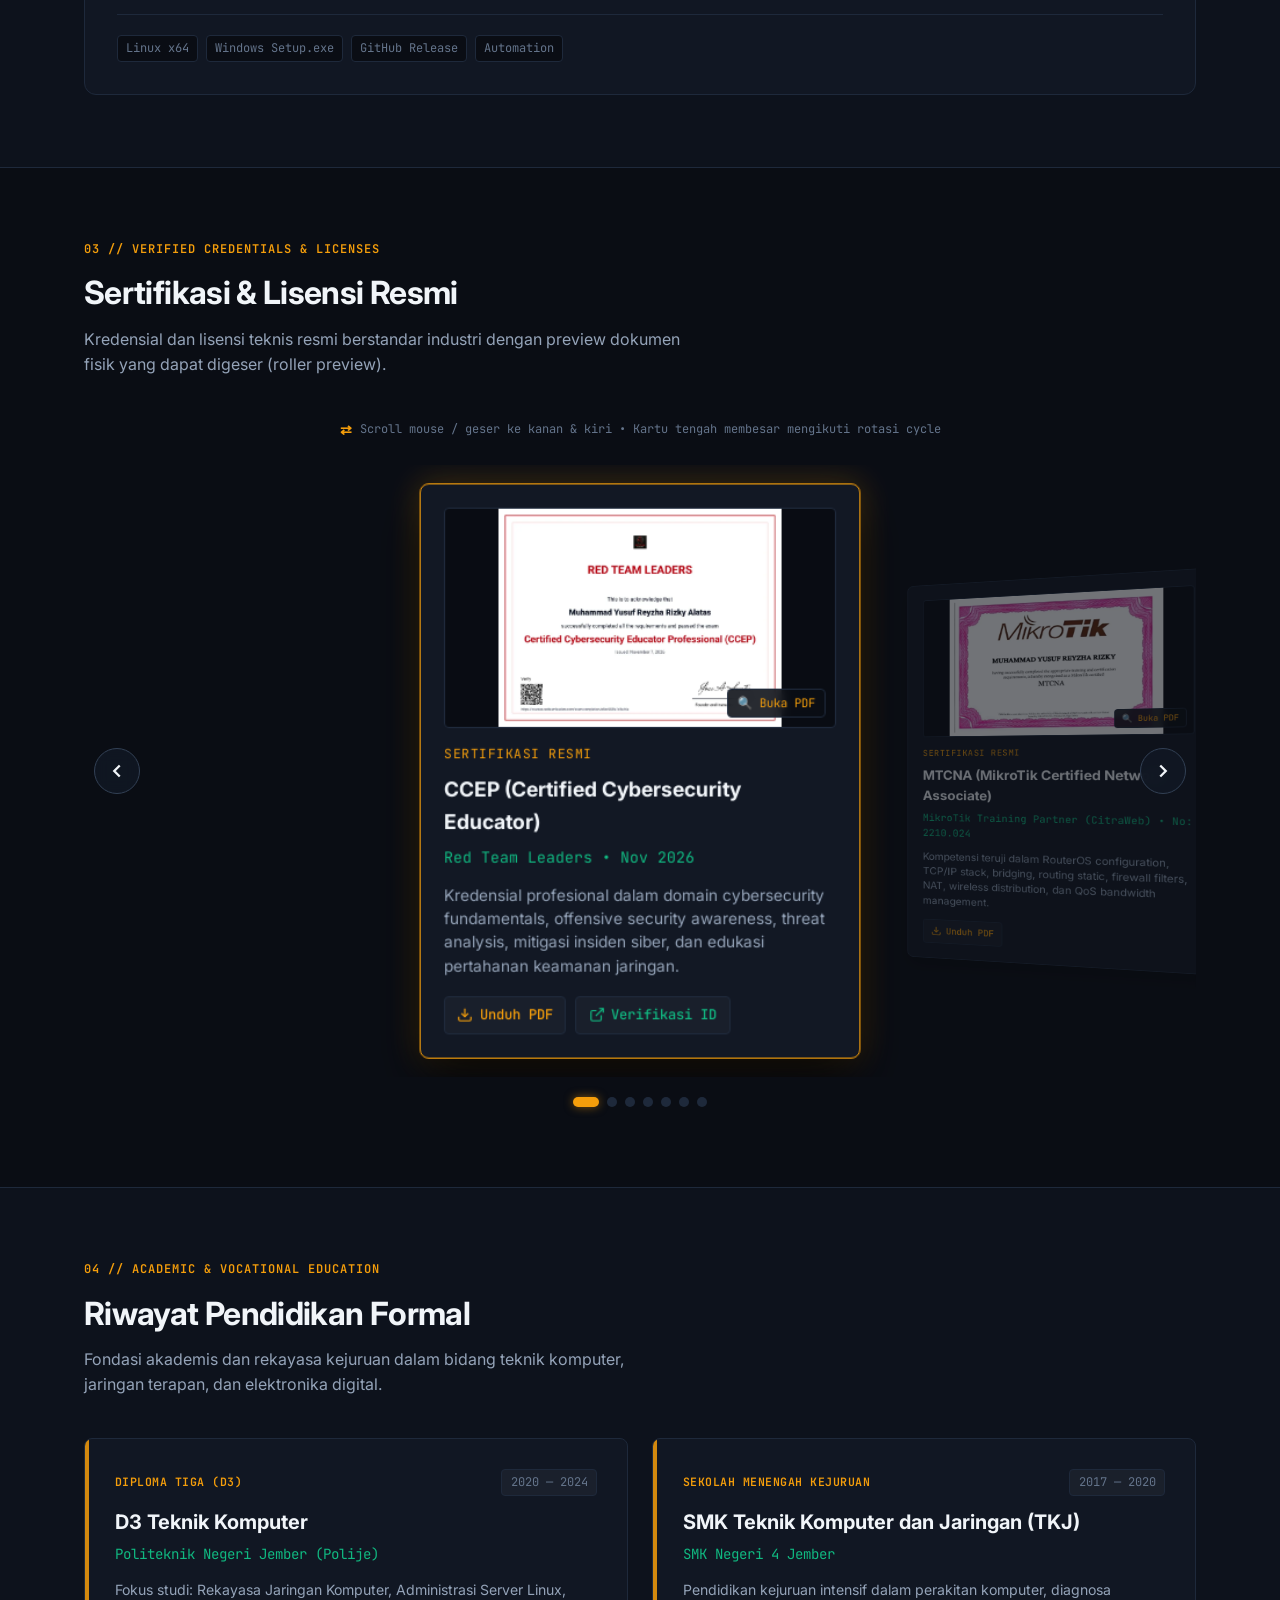
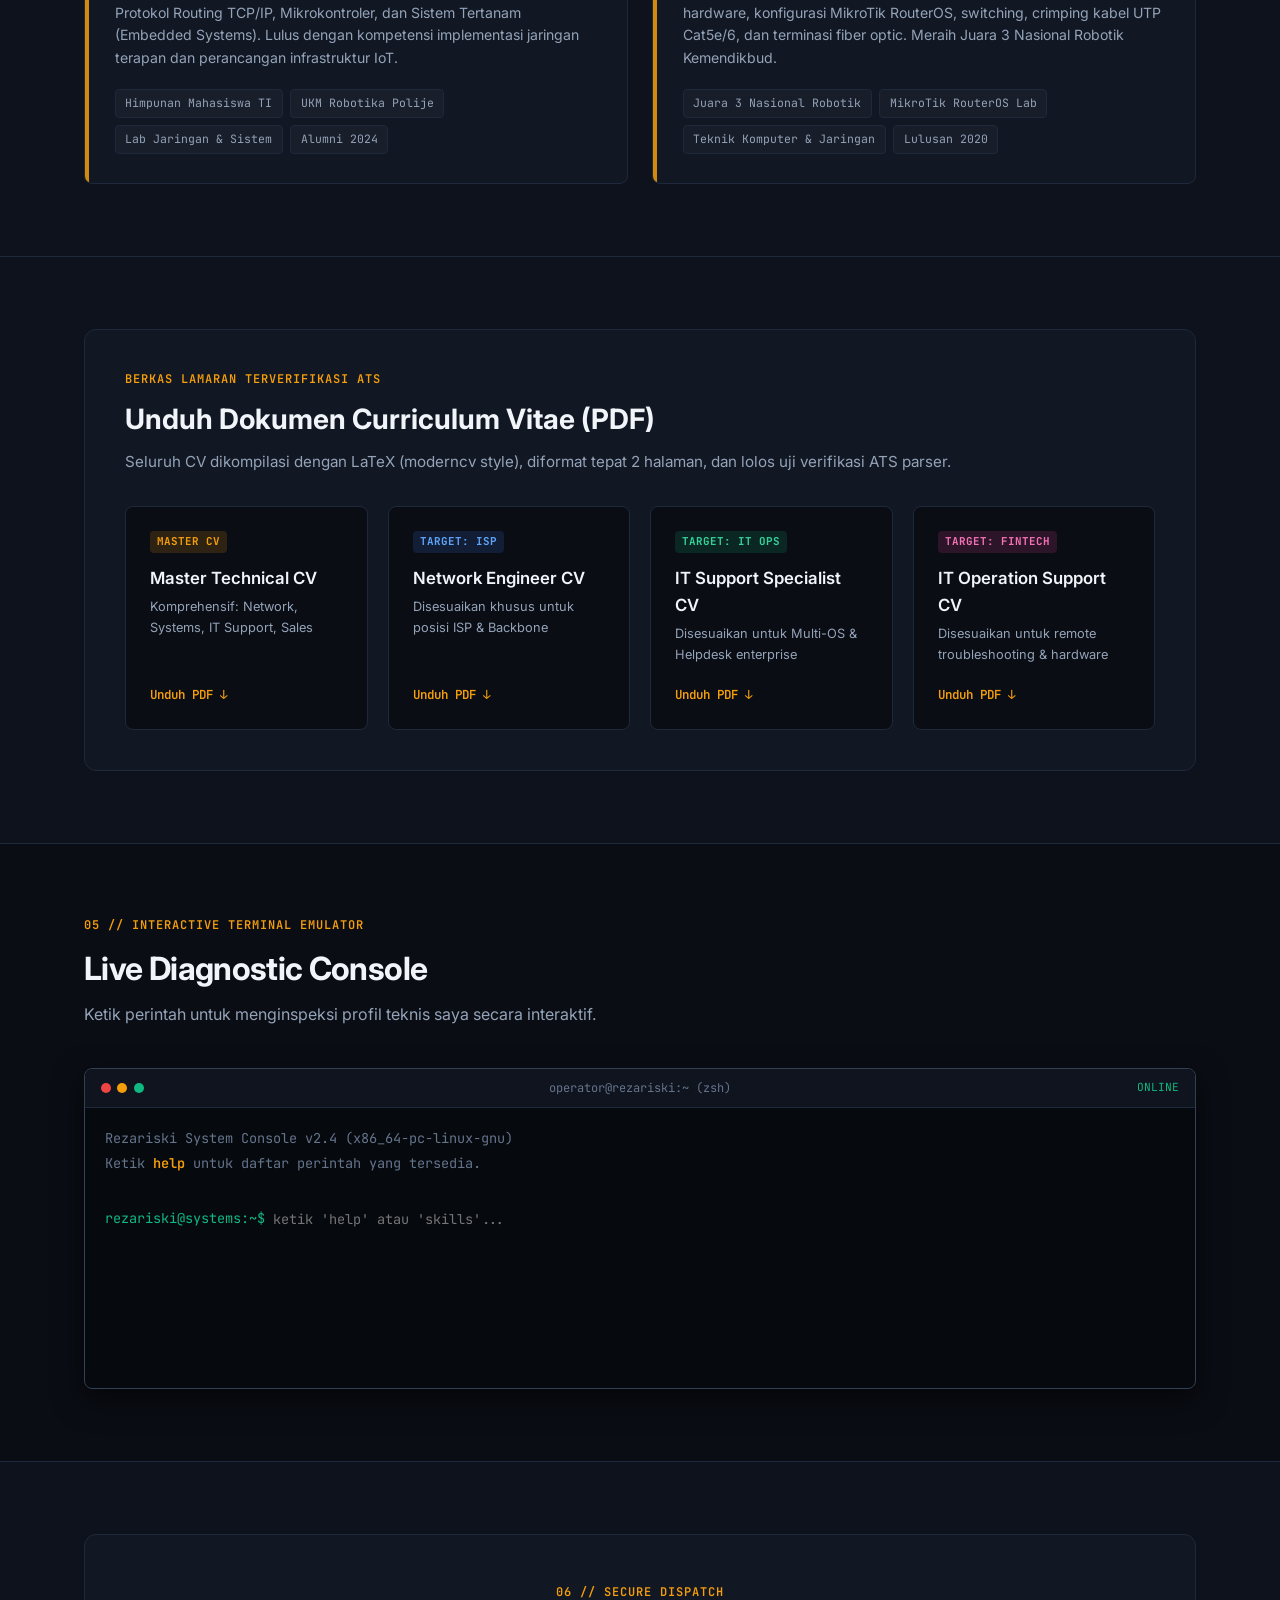
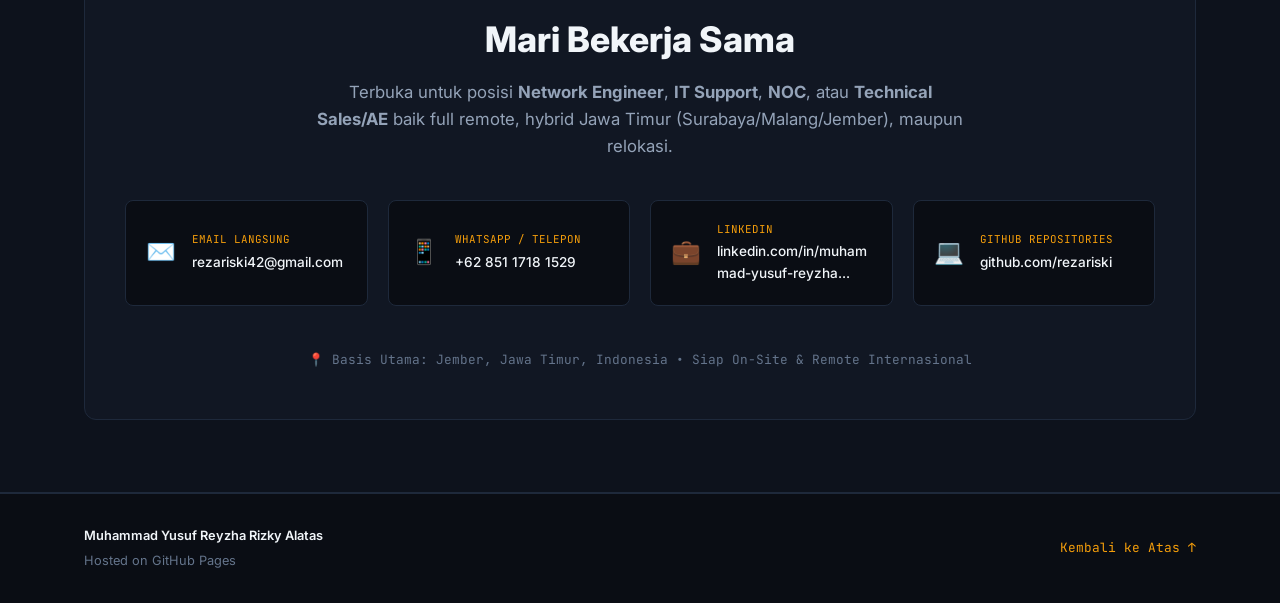
==== commit 7f565a6d: "feat(roller): implement true horizontal cycle scroll with dynamic center scaling and mouse wheel red" ====
--- a/index.html
+++ b/index.html
@@ -457,15 +457,16 @@
 
         <div class="roller-wrapper">
           <div class="roller-instruction">
-            <span class="roller-icon">⇄</span> Geser / Drag untuk meninjau sertifikat • Klik kartu untuk memusatkan
-          </div>
-
-          <div class="roller-viewport" id="cert-roller-viewport">
+            <span class="roller-icon">⇄</span> Scroll mouse / geser ke kanan &amp; kiri • Kartu tengah membesar mengikuti rotasi cycle
+          </div>
+
+          <div class="roller-viewport-container">
             <button class="roller-arrow roller-arrow-prev" id="roller-prev" aria-label="Sertifikat Sebelumnya">
               <svg width="22" height="22" viewBox="0 0 24 24" fill="none" stroke="currentColor" stroke-width="2.5"><polyline points="15 18 9 12 15 6"></polyline></svg>
             </button>
 
-            <div class="roller-track" id="cert-roller-track">
+            <div class="roller-viewport" id="cert-roller-viewport">
+              <div class="roller-track" id="cert-roller-track">
               <!-- Card 0: CCEP -->
               <div class="roller-card" data-index="0">
                 <a href="certificates/certified_cybersecurity.pdf" target="_blank" class="cert-preview-box" title="Buka Dokumen PDF Penuh">
@@ -601,6 +602,7 @@
               <svg width="22" height="22" viewBox="0 0 24 24" fill="none" stroke="currentColor" stroke-width="2.5"><polyline points="9 18 15 12 9 6"></polyline></svg>
             </button>
           </div>
+        </div>
 
           <div class="roller-dots" id="roller-dots"></div>
         </div>
--- a/styles.css
+++ b/styles.css
@@ -726,46 +726,63 @@
   font-size: 0.9rem;
 }
 
-.roller-viewport {
+.roller-viewport-container {
   position: relative;
   width: 100%;
-  height: 540px;
-  display: flex;
-  align-items: center;
-  justify-content: center;
-  perspective: 1200px;
-  overflow: hidden;
+  display: flex;
+  align-items: center;
+}
+
+.roller-viewport {
+  width: 100%;
+  overflow-x: auto;
+  overflow-y: hidden;
+  scroll-behavior: smooth;
+  scroll-snap-type: x mandatory;
+  -webkit-overflow-scrolling: touch;
+  scrollbar-width: none;
+  perspective: 1400px;
+  perspective-origin: center center;
+  padding: 3rem 0;
   cursor: grab;
+}
+
+.roller-viewport::-webkit-scrollbar {
+  display: none;
 }
 
 .roller-viewport.is-dragging {
   cursor: grabbing;
+  scroll-snap-type: none;
 }
 
 .roller-track {
-  position: relative;
-  width: 100%;
-  height: 100%;
+  display: flex;
+  align-items: center;
+  gap: 2rem;
+  padding: 0 calc(50% - 190px);
   transform-style: preserve-3d;
+  width: max-content;
 }
 
 .roller-card {
-  position: absolute;
-  top: 50%;
-  left: 50%;
-  width: 390px;
+  flex: 0 0 380px;
+  width: 380px;
   max-width: 86vw;
+  scroll-snap-align: center;
   background: var(--bg-card);
   border: 1px solid var(--border-subtle);
   border-radius: var(--radius-md);
   padding: 1.25rem;
   box-sizing: border-box;
-  transition: transform 0.45s cubic-bezier(0.16, 1, 0.3, 1),
-              opacity 0.45s ease,
-              border-color 0.3s ease,
-              box-shadow 0.45s ease,
-              filter 0.45s ease;
+  transform-origin: center center;
+  transition: transform 0.12s ease-out,
+              opacity 0.15s ease-out,
+              filter 0.15s ease-out,
+              border-color 0.25s ease,
+              box-shadow 0.25s ease;
   will-change: transform, opacity, filter;
+  cursor: pointer;
 }
 
 .roller-card.active {
@@ -984,10 +1001,16 @@
 
 @media (max-width: 768px) {
   .roller-viewport {
-    height: 520px;
+    padding: 2rem 0;
+  }
+  .roller-track {
+    gap: 1.25rem;
+    padding: 0 calc(50% - min(43vw, 160px));
   }
   .roller-card {
+    flex: 0 0 320px;
     width: 320px;
+    max-width: 86vw;
     padding: 1rem;
   }
   .cert-preview-box {
@@ -998,10 +1021,10 @@
     height: 38px;
   }
   .roller-arrow-prev {
-    left: 4px;
+    left: 2px;
   }
   .roller-arrow-next {
-    right: 4px;
+    right: 2px;
   }
 }
 
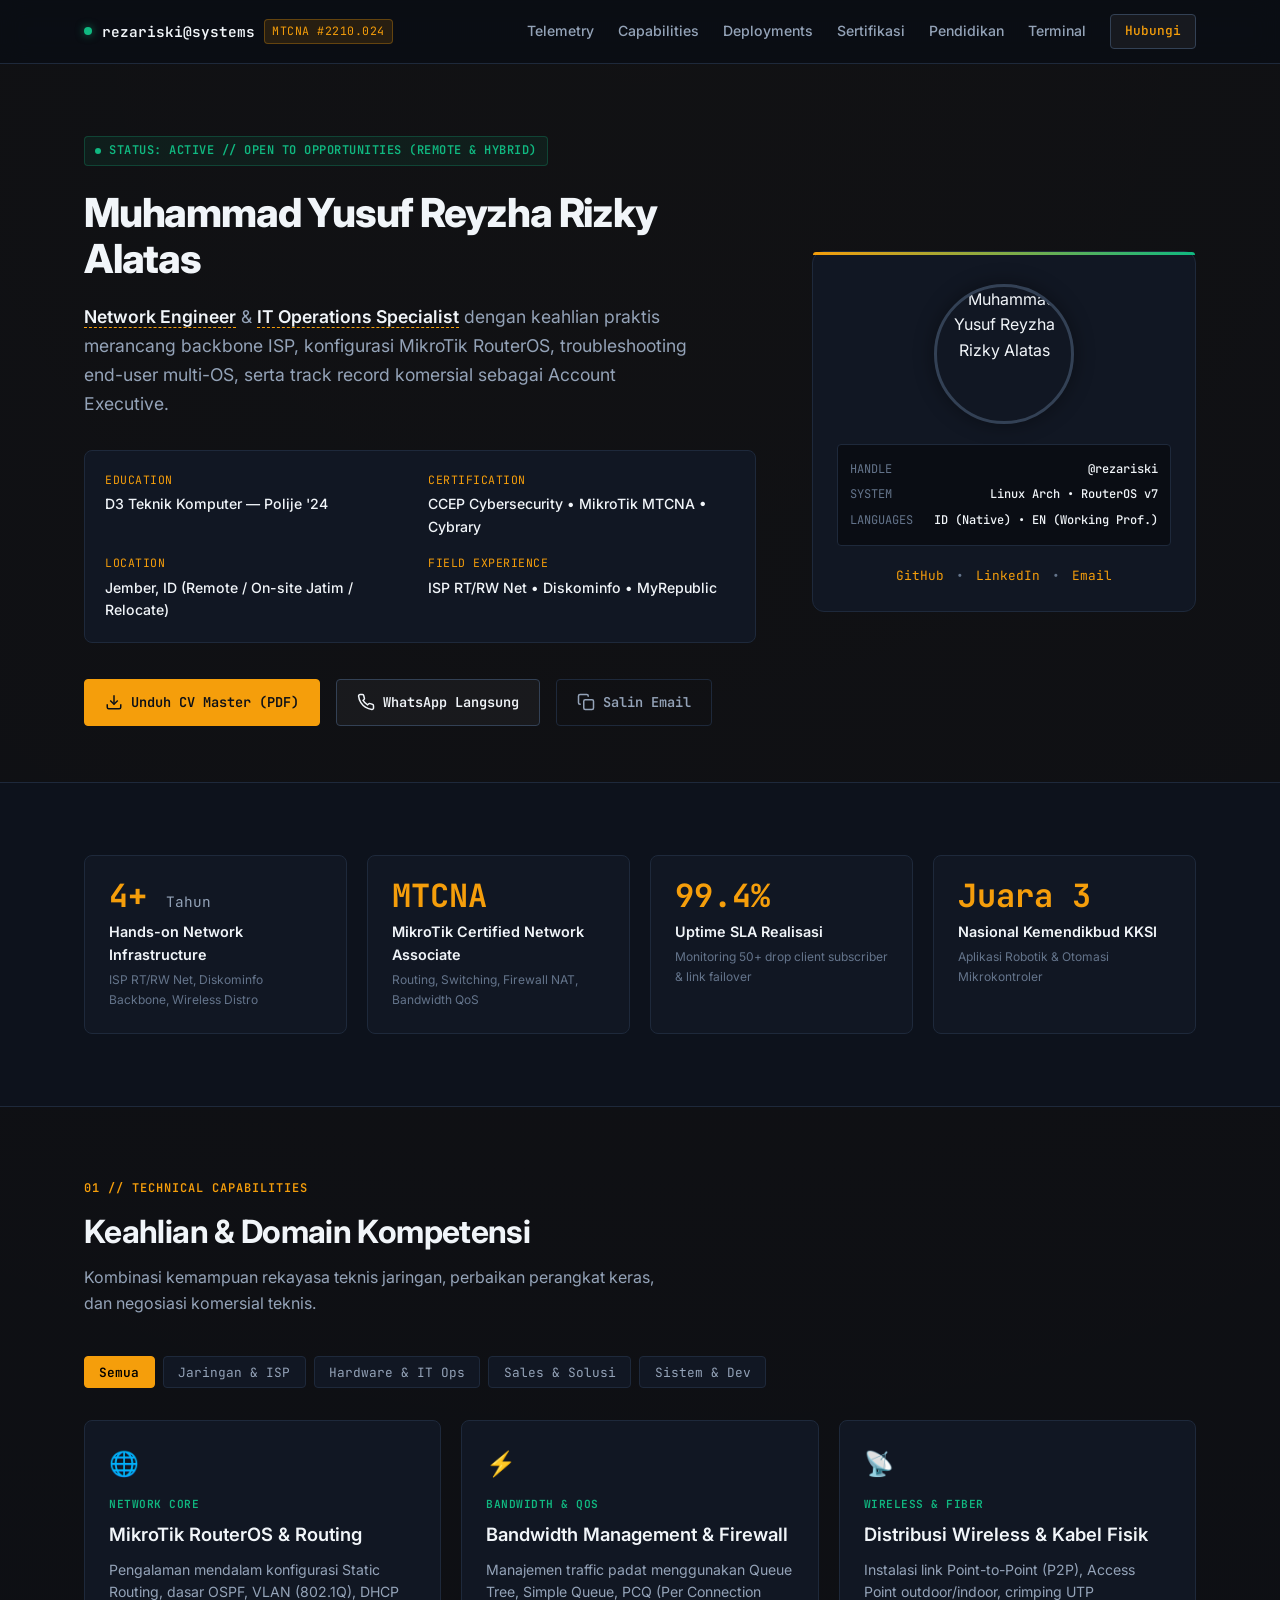
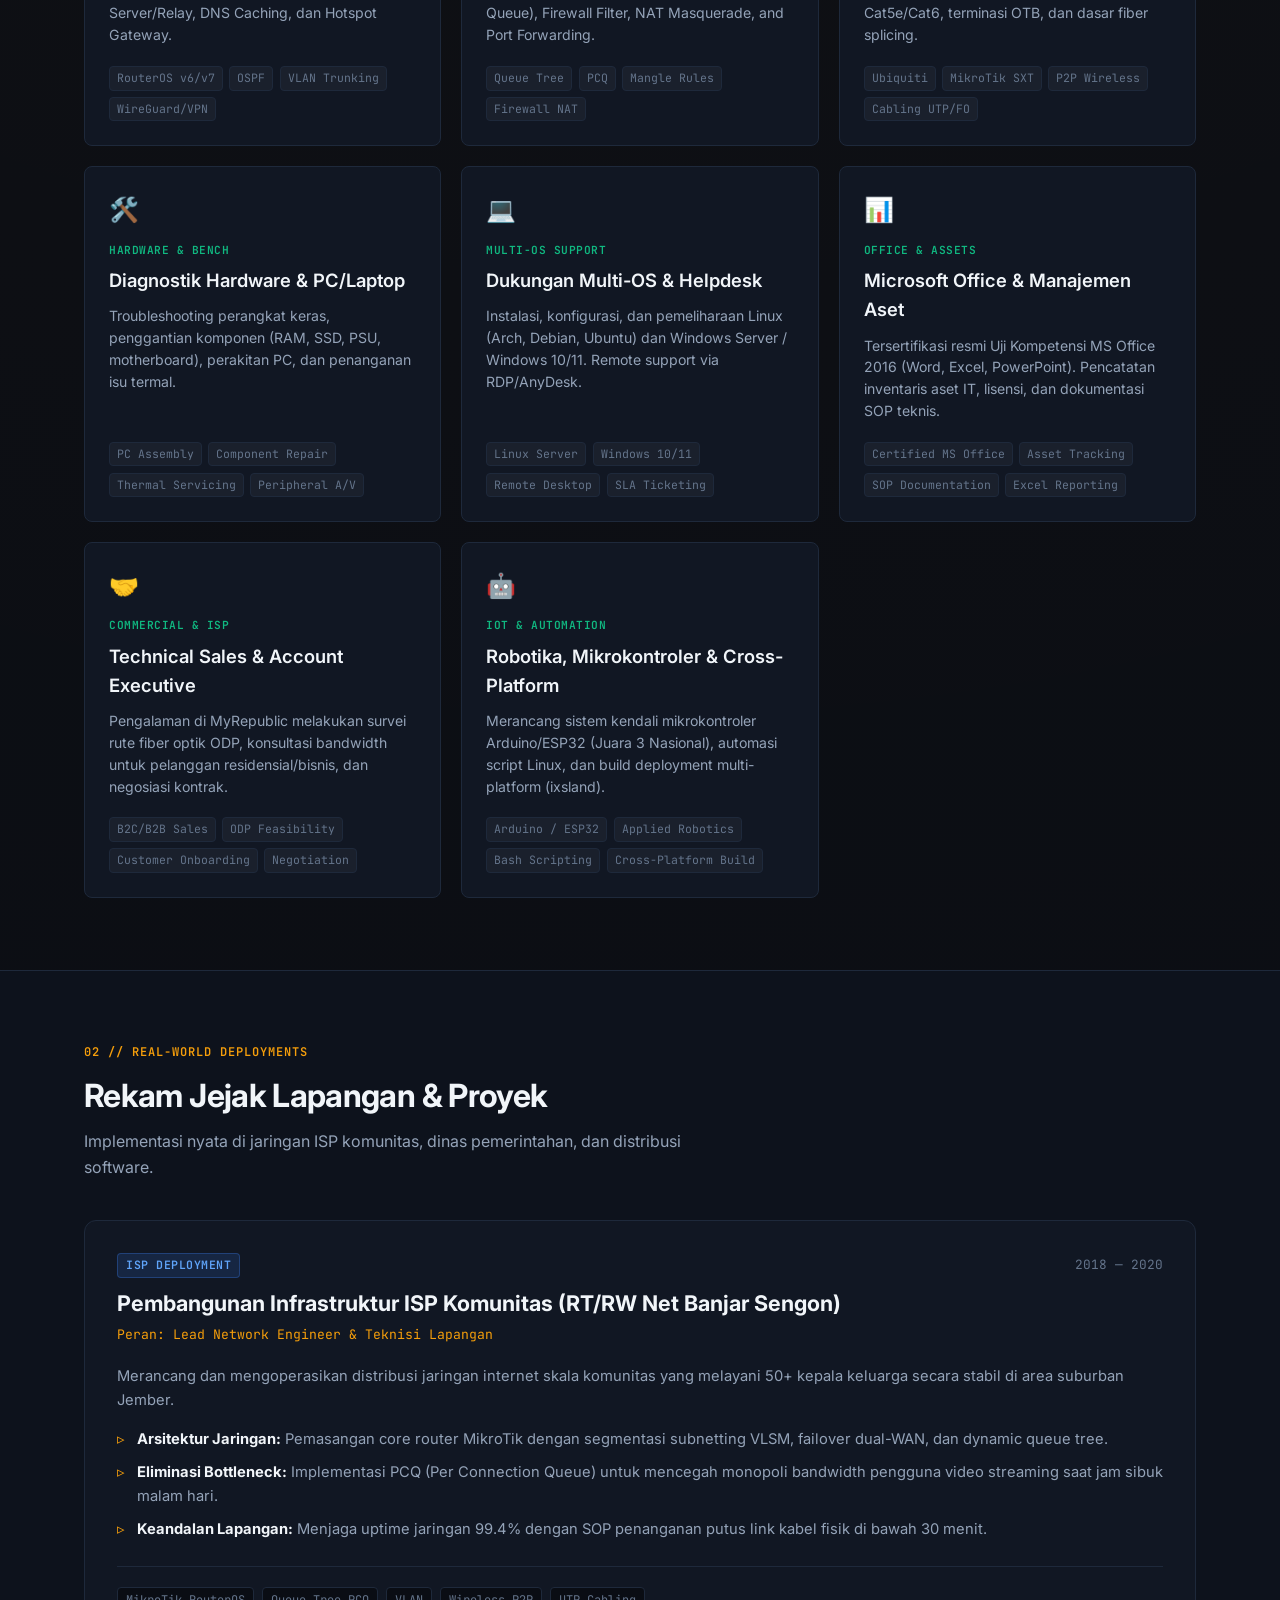
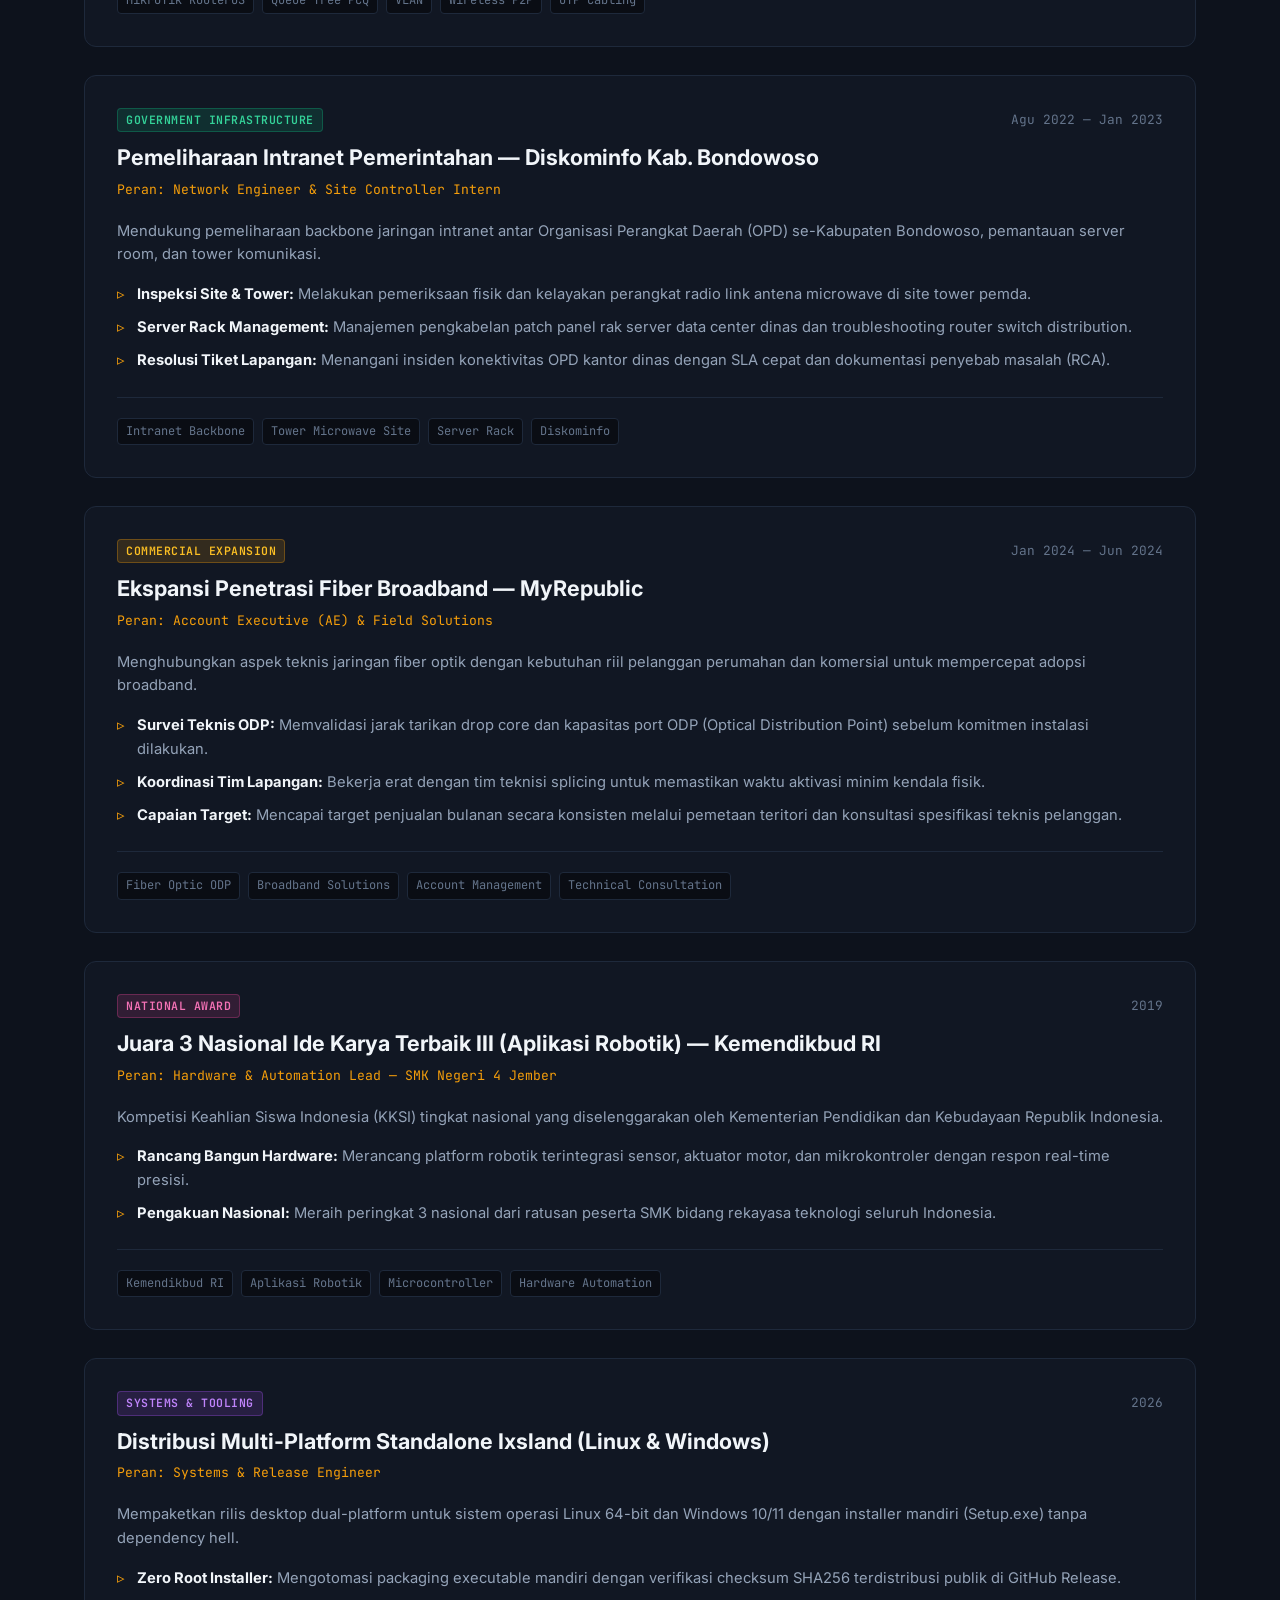
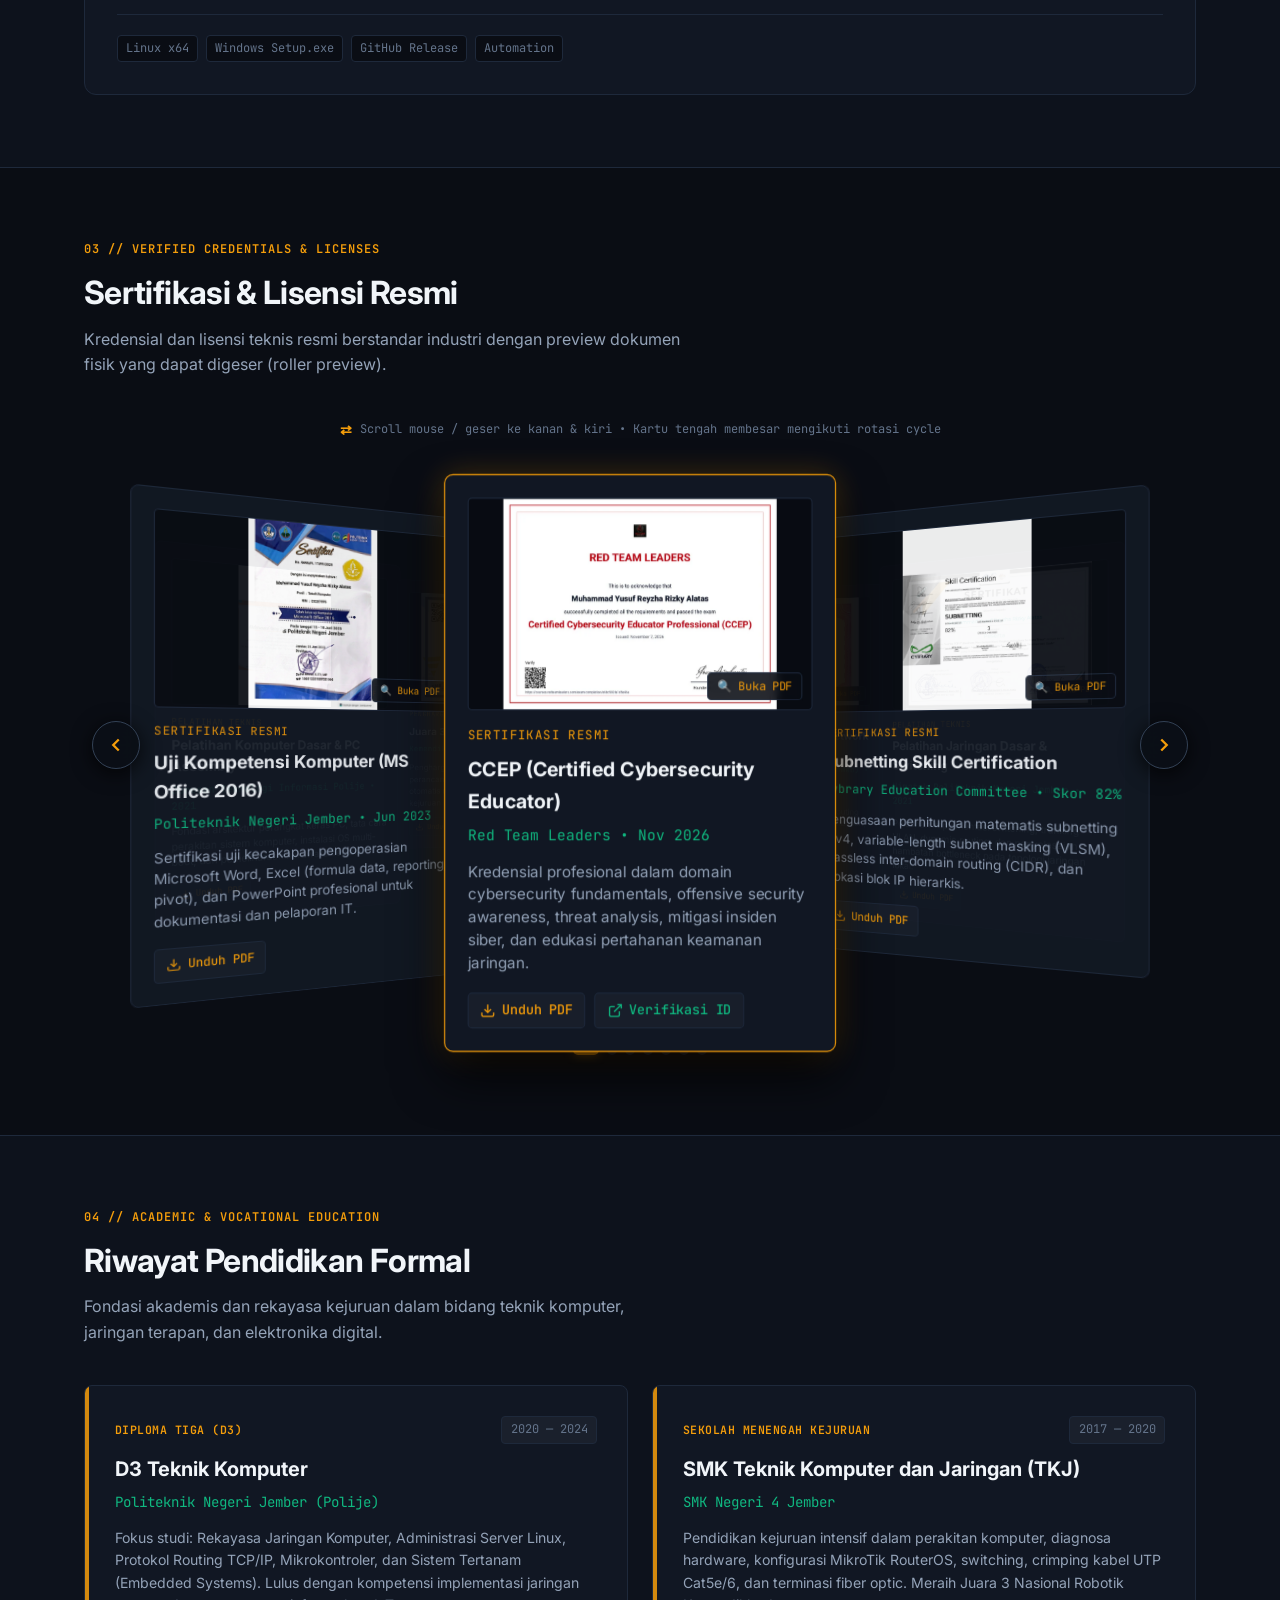
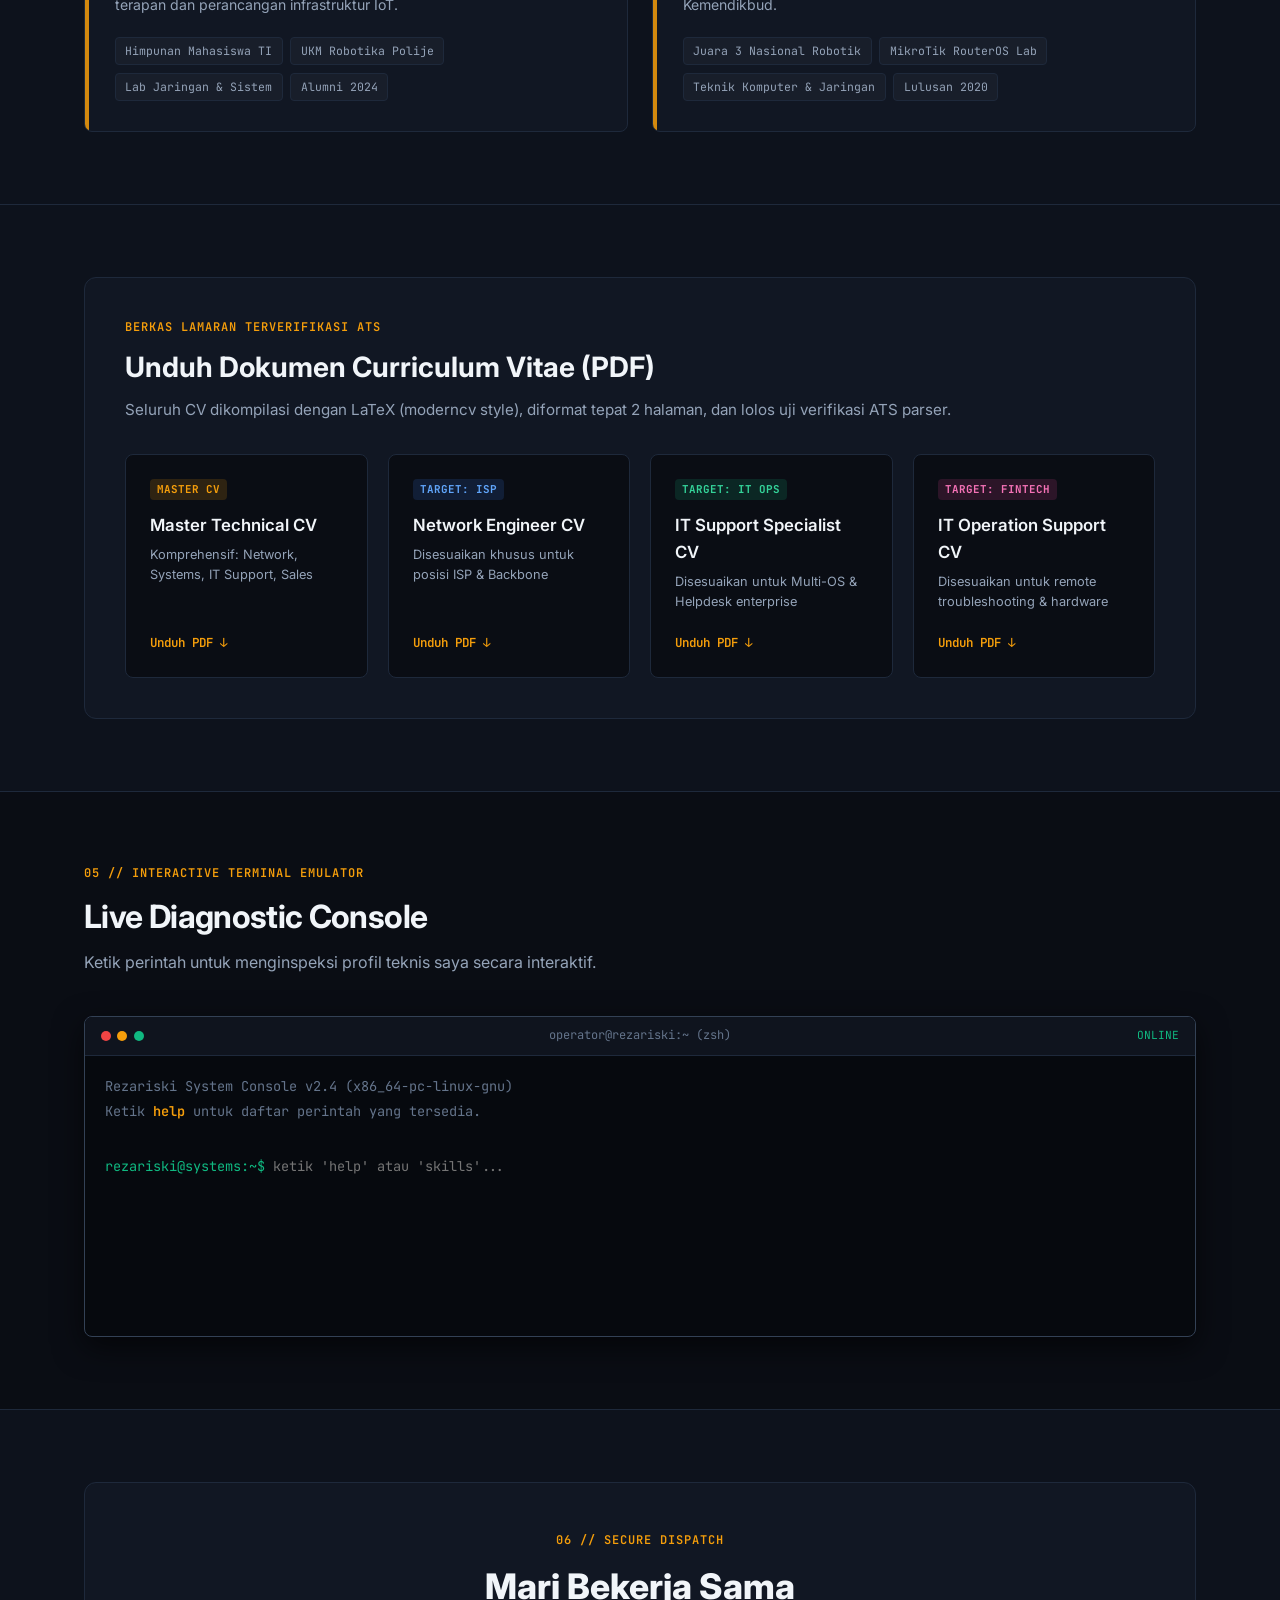
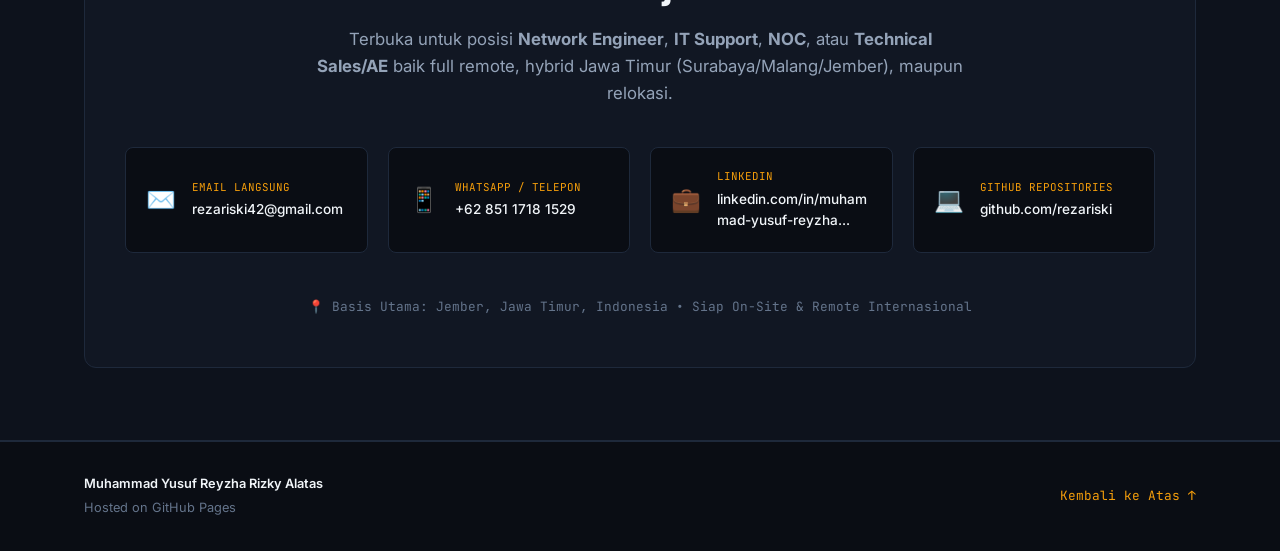
==== commit 7aaa5566: "feat(roller): 180-deg infinite 3D busur arc carousel, locked nav arrows, and rear MTCNA positioning" ====
--- a/index.html
+++ b/index.html
@@ -460,14 +460,18 @@
             <span class="roller-icon">⇄</span> Scroll mouse / geser ke kanan &amp; kiri • Kartu tengah membesar mengikuti rotasi cycle
           </div>
 
-          <div class="roller-viewport-container">
+          <div class="roller-stage-wrapper">
+            <!-- Pinned & Locked Navigation Arrows (Outside 3D stage, permanently locked in place) -->
             <button class="roller-arrow roller-arrow-prev" id="roller-prev" aria-label="Sertifikat Sebelumnya">
               <svg width="22" height="22" viewBox="0 0 24 24" fill="none" stroke="currentColor" stroke-width="2.5"><polyline points="15 18 9 12 15 6"></polyline></svg>
             </button>
-
-            <div class="roller-viewport" id="cert-roller-viewport">
-              <div class="roller-track" id="cert-roller-track">
-              <!-- Card 0: CCEP -->
+            <button class="roller-arrow roller-arrow-next" id="roller-next" aria-label="Sertifikat Selanjutnya">
+              <svg width="22" height="22" viewBox="0 0 24 24" fill="none" stroke="currentColor" stroke-width="2.5"><polyline points="9 18 15 12 9 6"></polyline></svg>
+            </button>
+
+            <!-- 3D Arc Stage (0° - 180° busur continuous infinite cycle) -->
+            <div class="roller-3d-stage" id="cert-roller-stage">
+              <!-- Card 0: CCEP (Front Center) -->
               <div class="roller-card" data-index="0">
                 <a href="certificates/certified_cybersecurity.pdf" target="_blank" class="cert-preview-box" title="Buka Dokumen PDF Penuh">
                   <img src="assets/certificates/certified_cybersecurity.webp" alt="Sertifikat CCEP Red Team Leaders" class="cert-preview-img" loading="lazy">
@@ -489,8 +493,44 @@
                 </div>
               </div>
 
-              <!-- Card 1: MTCNA -->
+              <!-- Card 1: Subnetting -->
               <div class="roller-card" data-index="1">
+                <a href="certificates/sertifikat-subnetting-cybrary.pdf" target="_blank" class="cert-preview-box" title="Buka Dokumen PDF Penuh">
+                  <img src="assets/certificates/sertifikat-subnetting-cybrary.webp" alt="Sertifikat Subnetting Cybrary" class="cert-preview-img" loading="lazy">
+                  <span class="cert-zoom-pill">🔍 Buka PDF</span>
+                </a>
+                <div class="cred-badge">SERTIFIKASI RESMI</div>
+                <h3 class="cred-title">Subnetting Skill Certification</h3>
+                <div class="cred-issuer">Cybrary Education Committee • Skor 82%</div>
+                <p class="cred-text">Penguasaan perhitungan matematis subnetting IPv4, variable-length subnet masking (VLSM), classless inter-domain routing (CIDR), dan alokasi blok IP hierarkis.</p>
+                <div class="cred-actions">
+                  <a href="certificates/sertifikat-subnetting-cybrary.pdf" class="cred-link" target="_blank" download>
+                    <svg width="14" height="14" viewBox="0 0 24 24" fill="none" stroke="currentColor" stroke-width="2"><path d="M21 15v4a2 2 0 0 1-2 2H5a2 2 0 0 1-2-2v-4"/><polyline points="7 10 12 15 17 10"/><line x1="12" y1="15" x2="12" y2="3"/></svg>
+                    Unduh PDF
+                  </a>
+                </div>
+              </div>
+
+              <!-- Card 2: Pelatihan Jaringan TCP -->
+              <div class="roller-card" data-index="2">
+                <a href="certificates/sertifikat-pelatihan-jaringan-tcp.pdf" target="_blank" class="cert-preview-box" title="Buka Dokumen PDF Penuh">
+                  <img src="assets/certificates/sertifikat-pelatihan-jaringan-tcp.webp" alt="Sertifikat Pelatihan Jaringan TCP" class="cert-preview-img" loading="lazy">
+                  <span class="cert-zoom-pill">🔍 Buka PDF</span>
+                </a>
+                <div class="cred-badge">PELATIHAN TEKNIS</div>
+                <h3 class="cred-title">Pelatihan Jaringan Dasar &amp; Switching</h3>
+                <div class="cred-issuer">Himatek Politeknik Negeri Jember • 2021</div>
+                <p class="cred-text">Pelatihan implementasi switching, trunking VLAN, dynamic routing, dan penyelesaian hambatan bottleneck pada topologi jaringan lokal.</p>
+                <div class="cred-actions">
+                  <a href="certificates/sertifikat-pelatihan-jaringan-tcp.pdf" class="cred-link" target="_blank" download>
+                    <svg width="14" height="14" viewBox="0 0 24 24" fill="none" stroke="currentColor" stroke-width="2"><path d="M21 15v4a2 2 0 0 1-2 2H5a2 2 0 0 1-2-2v-4"/><polyline points="7 10 12 15 17 10"/><line x1="12" y1="15" x2="12" y2="3"/></svg>
+                    Unduh PDF
+                  </a>
+                </div>
+              </div>
+
+              <!-- Card 3: MTCNA (Di Paling Belakang Cycle / Diametrically Opposite to Card 0) -->
+              <div class="roller-card" data-index="3">
                 <a href="certificates/sertifikat-mtcna-mikrotik.pdf" target="_blank" class="cert-preview-box" title="Buka Dokumen PDF Penuh">
                   <img src="assets/certificates/sertifikat-mtcna-mikrotik.webp" alt="Sertifikat MTCNA MikroTik" class="cert-preview-img" loading="lazy">
                   <span class="cert-zoom-pill">🔍 Buka PDF</span>
@@ -507,43 +547,7 @@
                 </div>
               </div>
 
-              <!-- Card 2: Subnetting -->
-              <div class="roller-card" data-index="2">
-                <a href="certificates/sertifikat-subnetting-cybrary.pdf" target="_blank" class="cert-preview-box" title="Buka Dokumen PDF Penuh">
-                  <img src="assets/certificates/sertifikat-subnetting-cybrary.webp" alt="Sertifikat Subnetting Cybrary" class="cert-preview-img" loading="lazy">
-                  <span class="cert-zoom-pill">🔍 Buka PDF</span>
-                </a>
-                <div class="cred-badge">SERTIFIKASI RESMI</div>
-                <h3 class="cred-title">Subnetting Skill Certification</h3>
-                <div class="cred-issuer">Cybrary Education Committee • Skor 82%</div>
-                <p class="cred-text">Penguasaan perhitungan matematis subnetting IPv4, variable-length subnet masking (VLSM), classless inter-domain routing (CIDR), dan alokasi blok IP hierarkis.</p>
-                <div class="cred-actions">
-                  <a href="certificates/sertifikat-subnetting-cybrary.pdf" class="cred-link" target="_blank" download>
-                    <svg width="14" height="14" viewBox="0 0 24 24" fill="none" stroke="currentColor" stroke-width="2"><path d="M21 15v4a2 2 0 0 1-2 2H5a2 2 0 0 1-2-2v-4"/><polyline points="7 10 12 15 17 10"/><line x1="12" y1="15" x2="12" y2="3"/></svg>
-                    Unduh PDF
-                  </a>
-                </div>
-              </div>
-
-              <!-- Card 3: MS Office -->
-              <div class="roller-card" data-index="3">
-                <a href="certificates/sertifikat-uji-kompetensi-ms-office.pdf" target="_blank" class="cert-preview-box" title="Buka Dokumen PDF Penuh">
-                  <img src="assets/certificates/sertifikat-uji-kompetensi-ms-office.webp" alt="Sertifikat Uji Kompetensi MS Office" class="cert-preview-img" loading="lazy">
-                  <span class="cert-zoom-pill">🔍 Buka PDF</span>
-                </a>
-                <div class="cred-badge">SERTIFIKASI RESMI</div>
-                <h3 class="cred-title">Uji Kompetensi Komputer (MS Office 2016)</h3>
-                <div class="cred-issuer">Politeknik Negeri Jember • Jun 2023</div>
-                <p class="cred-text">Sertifikasi uji kecakapan pengoperasian Microsoft Word, Excel (formula data, reporting, pivot), dan PowerPoint profesional untuk dokumentasi dan pelaporan IT.</p>
-                <div class="cred-actions">
-                  <a href="certificates/sertifikat-uji-kompetensi-ms-office.pdf" class="cred-link" target="_blank" download>
-                    <svg width="14" height="14" viewBox="0 0 24 24" fill="none" stroke="currentColor" stroke-width="2"><path d="M21 15v4a2 2 0 0 1-2 2H5a2 2 0 0 1-2-2v-4"/><polyline points="7 10 12 15 17 10"/><line x1="12" y1="15" x2="12" y2="3"/></svg>
-                    Unduh PDF
-                  </a>
-                </div>
-              </div>
-
-              <!-- Card 4: Juara 3 Robotik -->
+              <!-- Card 4: Juara 3 Robotik (Di Belakang Cycle) -->
               <div class="roller-card" data-index="4">
                 <a href="certificates/sertifikat-juara-3-nasional-robotik.pdf" target="_blank" class="cert-preview-box" title="Buka Dokumen PDF Penuh">
                   <img src="assets/certificates/sertifikat-juara-3-nasional-robotik.webp" alt="Piagam Juara 3 Nasional Robotik Kemendikbud" class="cert-preview-img" loading="lazy">
@@ -561,26 +565,8 @@
                 </div>
               </div>
 
-              <!-- Card 5: Pelatihan Jaringan TCP -->
+              <!-- Card 5: Pelatihan Komputer Dasar -->
               <div class="roller-card" data-index="5">
-                <a href="certificates/sertifikat-pelatihan-jaringan-tcp.pdf" target="_blank" class="cert-preview-box" title="Buka Dokumen PDF Penuh">
-                  <img src="assets/certificates/sertifikat-pelatihan-jaringan-tcp.webp" alt="Sertifikat Pelatihan Jaringan TCP" class="cert-preview-img" loading="lazy">
-                  <span class="cert-zoom-pill">🔍 Buka PDF</span>
-                </a>
-                <div class="cred-badge">PELATIHAN TEKNIS</div>
-                <h3 class="cred-title">Pelatihan Jaringan Dasar &amp; Switching</h3>
-                <div class="cred-issuer">Himatek Politeknik Negeri Jember • 2021</div>
-                <p class="cred-text">Pelatihan implementasi switching, trunking VLAN, dynamic routing, dan penyelesaian hambatan bottleneck pada topologi jaringan lokal.</p>
-                <div class="cred-actions">
-                  <a href="certificates/sertifikat-pelatihan-jaringan-tcp.pdf" class="cred-link" target="_blank" download>
-                    <svg width="14" height="14" viewBox="0 0 24 24" fill="none" stroke="currentColor" stroke-width="2"><path d="M21 15v4a2 2 0 0 1-2 2H5a2 2 0 0 1-2-2v-4"/><polyline points="7 10 12 15 17 10"/><line x1="12" y1="15" x2="12" y2="3"/></svg>
-                    Unduh PDF
-                  </a>
-                </div>
-              </div>
-
-              <!-- Card 6: Pelatihan Komputer Dasar -->
-              <div class="roller-card" data-index="6">
                 <a href="certificates/sertifikat-pelatihan-komputer-dasar.pdf" target="_blank" class="cert-preview-box" title="Buka Dokumen PDF Penuh">
                   <img src="assets/certificates/sertifikat-pelatihan-komputer-dasar.webp" alt="Sertifikat Pelatihan Komputer Dasar" class="cert-preview-img" loading="lazy">
                   <span class="cert-zoom-pill">🔍 Buka PDF</span>
@@ -596,13 +582,26 @@
                   </a>
                 </div>
               </div>
-            </div>
-
-            <button class="roller-arrow roller-arrow-next" id="roller-next" aria-label="Sertifikat Selanjutnya">
-              <svg width="22" height="22" viewBox="0 0 24 24" fill="none" stroke="currentColor" stroke-width="2.5"><polyline points="9 18 15 12 9 6"></polyline></svg>
-            </button>
-          </div>
-        </div>
+
+              <!-- Card 6: MS Office -->
+              <div class="roller-card" data-index="6">
+                <a href="certificates/sertifikat-uji-kompetensi-ms-office.pdf" target="_blank" class="cert-preview-box" title="Buka Dokumen PDF Penuh">
+                  <img src="assets/certificates/sertifikat-uji-kompetensi-ms-office.webp" alt="Sertifikat Uji Kompetensi MS Office" class="cert-preview-img" loading="lazy">
+                  <span class="cert-zoom-pill">🔍 Buka PDF</span>
+                </a>
+                <div class="cred-badge">SERTIFIKASI RESMI</div>
+                <h3 class="cred-title">Uji Kompetensi Komputer (MS Office 2016)</h3>
+                <div class="cred-issuer">Politeknik Negeri Jember • Jun 2023</div>
+                <p class="cred-text">Sertifikasi uji kecakapan pengoperasian Microsoft Word, Excel (formula data, reporting, pivot), dan PowerPoint profesional untuk dokumentasi dan pelaporan IT.</p>
+                <div class="cred-actions">
+                  <a href="certificates/sertifikat-uji-kompetensi-ms-office.pdf" class="cred-link" target="_blank" download>
+                    <svg width="14" height="14" viewBox="0 0 24 24" fill="none" stroke="currentColor" stroke-width="2"><path d="M21 15v4a2 2 0 0 1-2 2H5a2 2 0 0 1-2-2v-4"/><polyline points="7 10 12 15 17 10"/><line x1="12" y1="15" x2="12" y2="3"/></svg>
+                    Unduh PDF
+                  </a>
+                </div>
+              </div>
+            </div>
+          </div>
 
           <div class="roller-dots" id="roller-dots"></div>
         </div>
--- a/styles.css
+++ b/styles.css
@@ -726,66 +726,60 @@
   font-size: 0.9rem;
 }
 
-.roller-viewport-container {
+.roller-stage-wrapper {
   position: relative;
   width: 100%;
-  display: flex;
-  align-items: center;
-}
-
-.roller-viewport {
+  max-width: 1160px;
+  margin: 1.5rem auto 0.5rem;
+  height: 560px;
+  overflow: visible;
+  user-select: none;
+  display: flex;
+  align-items: center;
+  justify-content: center;
+}
+
+.roller-3d-stage {
+  position: relative;
   width: 100%;
-  overflow-x: auto;
-  overflow-y: hidden;
-  scroll-behavior: smooth;
-  scroll-snap-type: x mandatory;
-  -webkit-overflow-scrolling: touch;
-  scrollbar-width: none;
-  perspective: 1400px;
-  perspective-origin: center center;
-  padding: 3rem 0;
+  height: 100%;
+  perspective: 1200px;
+  perspective-origin: 50% 50%;
+  transform-style: preserve-3d;
+  display: flex;
+  align-items: center;
+  justify-content: center;
   cursor: grab;
-}
-
-.roller-viewport::-webkit-scrollbar {
-  display: none;
-}
-
-.roller-viewport.is-dragging {
+  touch-action: pan-y;
+}
+
+.roller-3d-stage.is-dragging {
   cursor: grabbing;
-  scroll-snap-type: none;
-}
-
-.roller-track {
-  display: flex;
-  align-items: center;
-  gap: 2rem;
-  padding: 0 calc(50% - 190px);
-  transform-style: preserve-3d;
-  width: max-content;
 }
 
 .roller-card {
-  flex: 0 0 380px;
-  width: 380px;
-  max-width: 86vw;
-  scroll-snap-align: center;
+  position: absolute;
+  top: 50%;
+  left: 50%;
+  width: 350px;
+  max-width: 82vw;
+  margin-top: -240px;
+  margin-left: -175px;
   background: var(--bg-card);
   border: 1px solid var(--border-subtle);
   border-radius: var(--radius-md);
   padding: 1.25rem;
   box-sizing: border-box;
   transform-origin: center center;
-  transition: transform 0.12s ease-out,
-              opacity 0.15s ease-out,
-              filter 0.15s ease-out,
-              border-color 0.25s ease,
-              box-shadow 0.25s ease;
-  will-change: transform, opacity, filter;
+  transform-style: preserve-3d;
+  will-change: transform, opacity, filter, z-index;
+  transition: border-color 0.25s ease, box-shadow 0.25s ease;
   cursor: pointer;
 }
 
 .roller-card.active {
+  border-color: var(--accent-amber);
+  box-shadow: 0 20px 45px rgba(0, 0, 0, 0.85), 0 0 28px rgba(245, 158, 11, 0.28);
   cursor: default;
 }
 
@@ -835,40 +829,42 @@
   pointer-events: none;
 }
 
-/* Roller Navigation Arrows */
+/* Roller Navigation Arrows (Pinned & Locked) */
 .roller-arrow {
   position: absolute;
   top: 50%;
   transform: translateY(-50%);
-  width: 46px;
-  height: 46px;
+  width: 48px;
+  height: 48px;
   border-radius: 50%;
-  background: rgba(17, 23, 35, 0.92);
-  backdrop-filter: blur(8px);
+  background: rgba(11, 15, 23, 0.94);
+  backdrop-filter: blur(12px);
   border: 1px solid var(--border-focus);
-  color: var(--text-main);
+  color: var(--accent-amber);
   display: flex;
   align-items: center;
   justify-content: center;
   cursor: pointer;
-  z-index: 35;
-  transition: var(--transition);
+  z-index: 1000;
+  box-shadow: 0 4px 20px rgba(0, 0, 0, 0.75);
+  transition: all 0.25s cubic-bezier(0.16, 1, 0.3, 1);
+  pointer-events: auto;
 }
 
 .roller-arrow:hover {
   background: var(--accent-amber);
   color: #0b0f17;
   border-color: var(--accent-amber);
-  box-shadow: 0 0 16px rgba(245, 158, 11, 0.45);
-  transform: translateY(-50%) scale(1.08);
+  box-shadow: 0 0 24px rgba(245, 158, 11, 0.55);
+  transform: translateY(-50%) scale(1.1);
 }
 
 .roller-arrow-prev {
-  left: 10px;
+  left: 8px;
 }
 
 .roller-arrow-next {
-  right: 10px;
+  right: 8px;
 }
 
 /* Roller Dots */
@@ -1000,31 +996,28 @@
 }
 
 @media (max-width: 768px) {
-  .roller-viewport {
-    padding: 2rem 0;
-  }
-  .roller-track {
-    gap: 1.25rem;
-    padding: 0 calc(50% - min(43vw, 160px));
+  .roller-stage-wrapper {
+    height: 520px;
   }
   .roller-card {
-    flex: 0 0 320px;
-    width: 320px;
-    max-width: 86vw;
+    width: 290px;
+    max-width: 82vw;
+    margin-left: -145px;
+    margin-top: -220px;
     padding: 1rem;
   }
   .cert-preview-box {
-    height: 165px;
+    height: 155px;
   }
   .roller-arrow {
-    width: 38px;
-    height: 38px;
+    width: 40px;
+    height: 40px;
   }
   .roller-arrow-prev {
-    left: 2px;
+    left: 4px;
   }
   .roller-arrow-next {
-    right: 2px;
+    right: 4px;
   }
 }
 
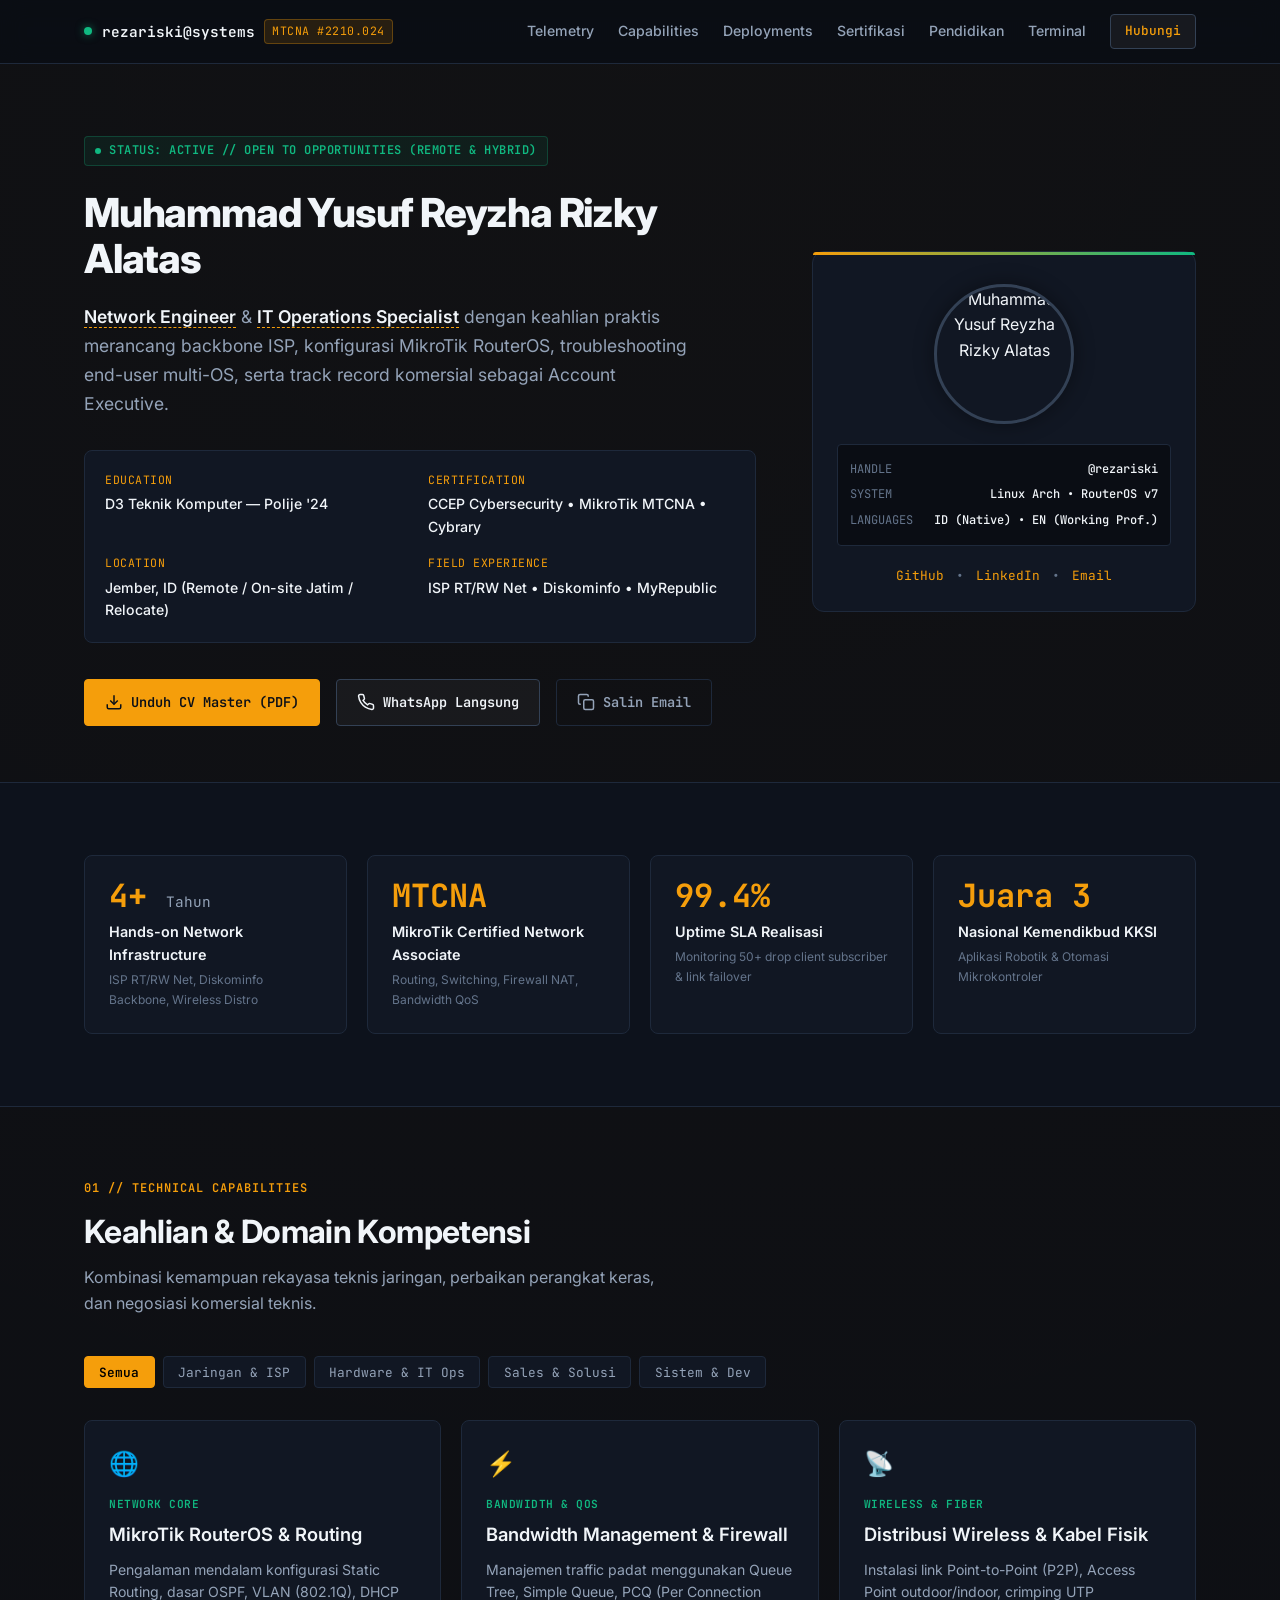
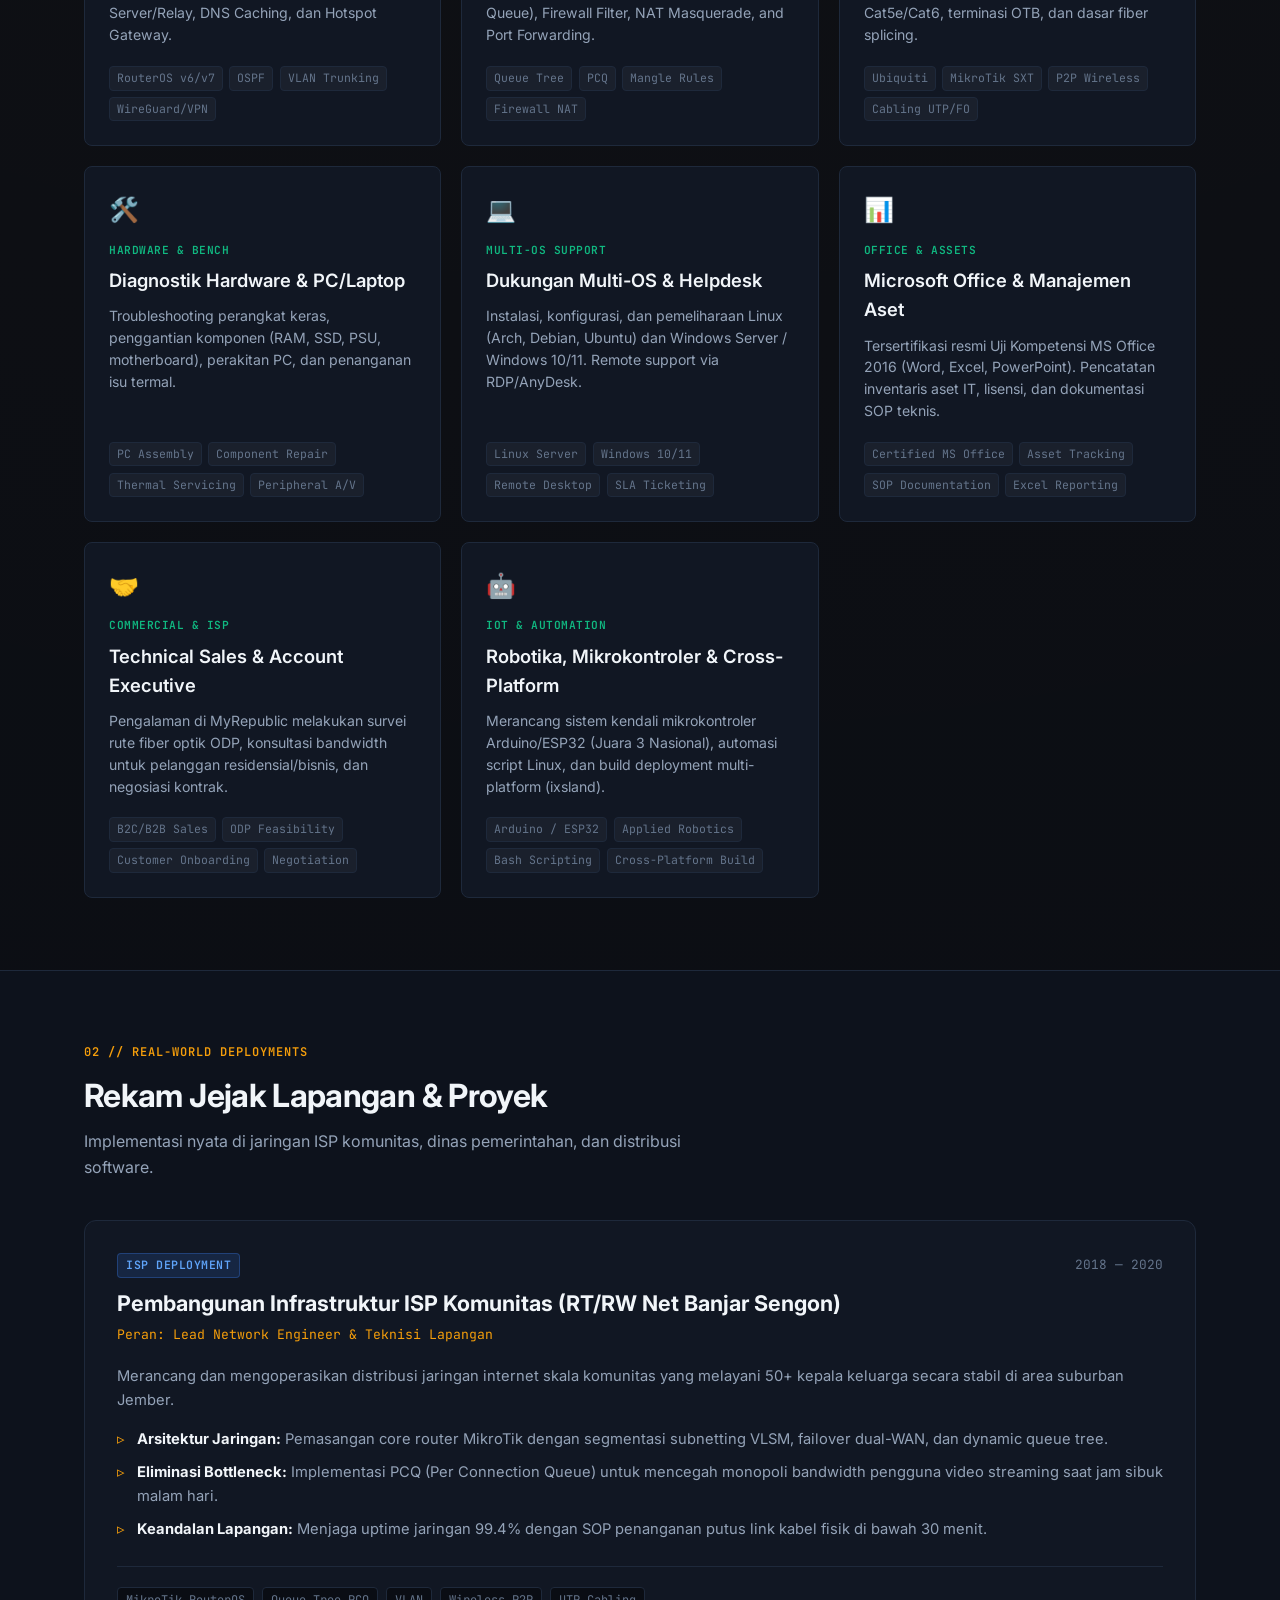
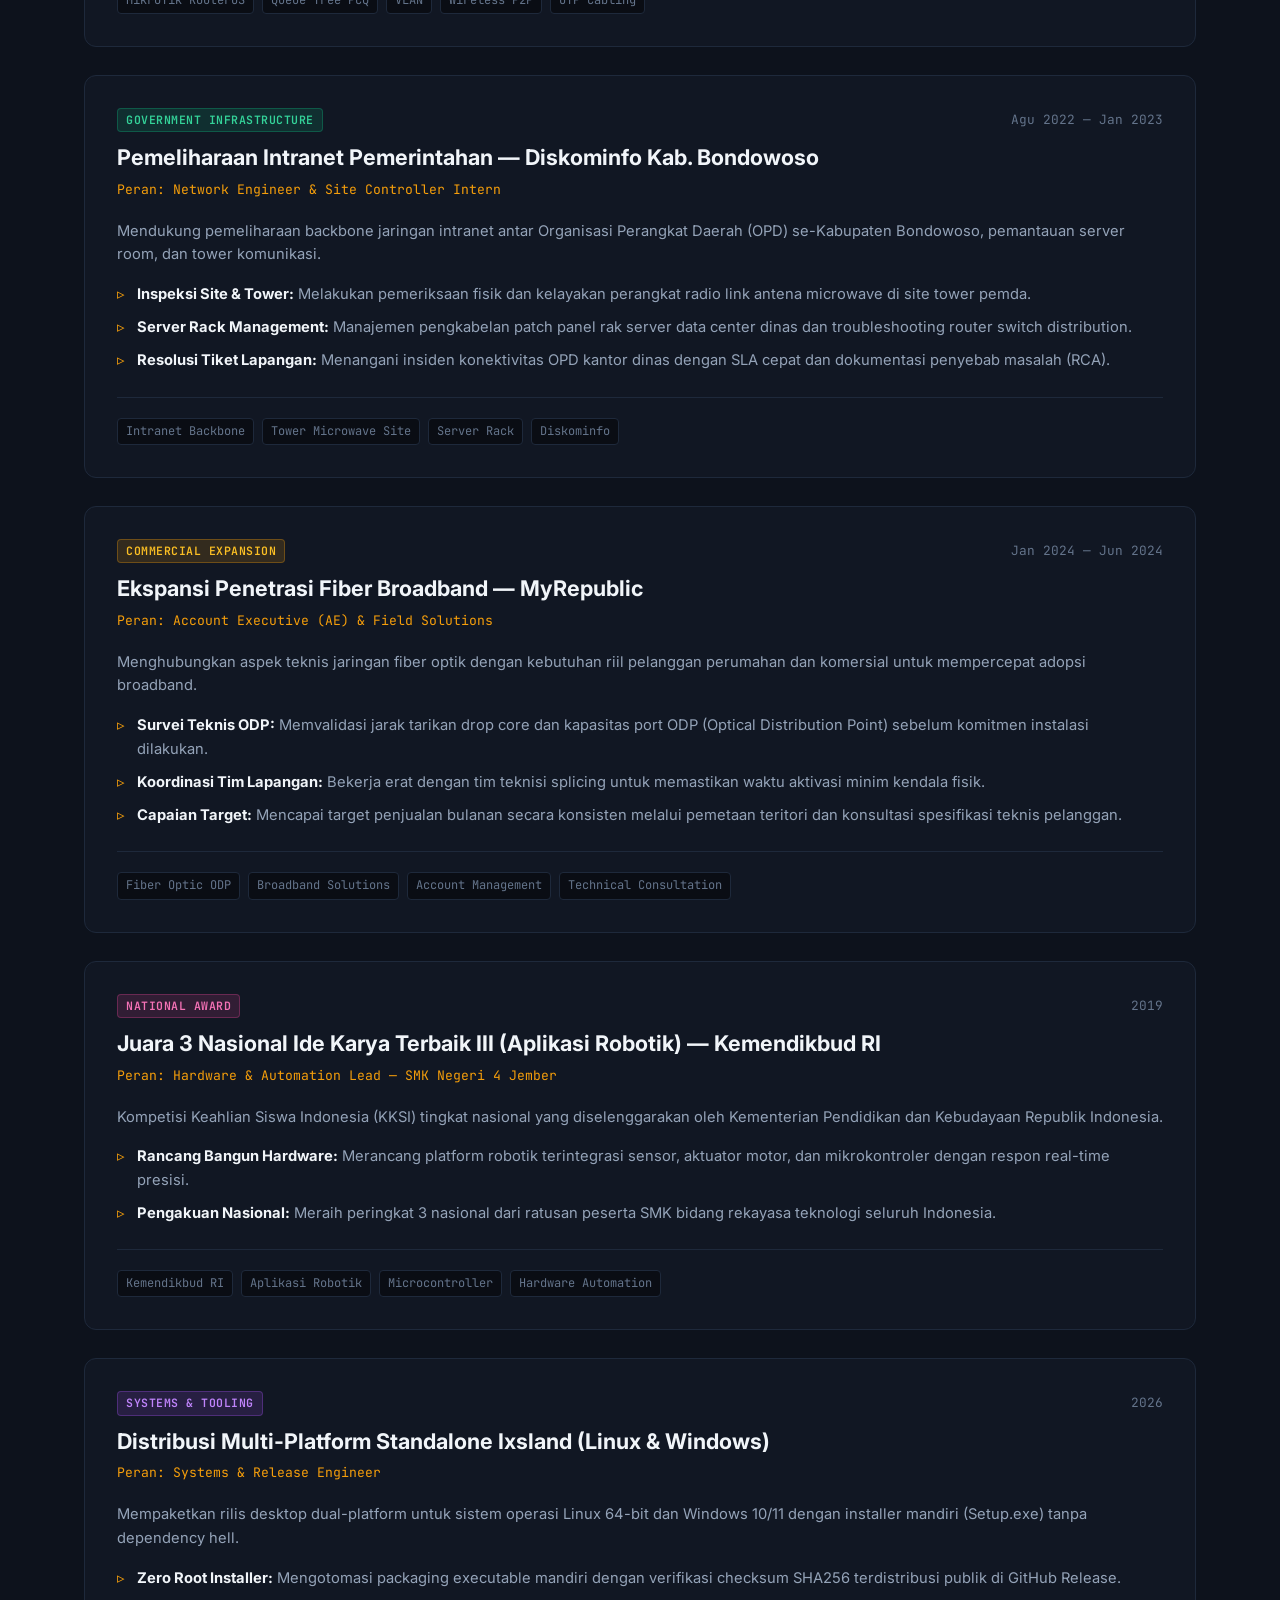
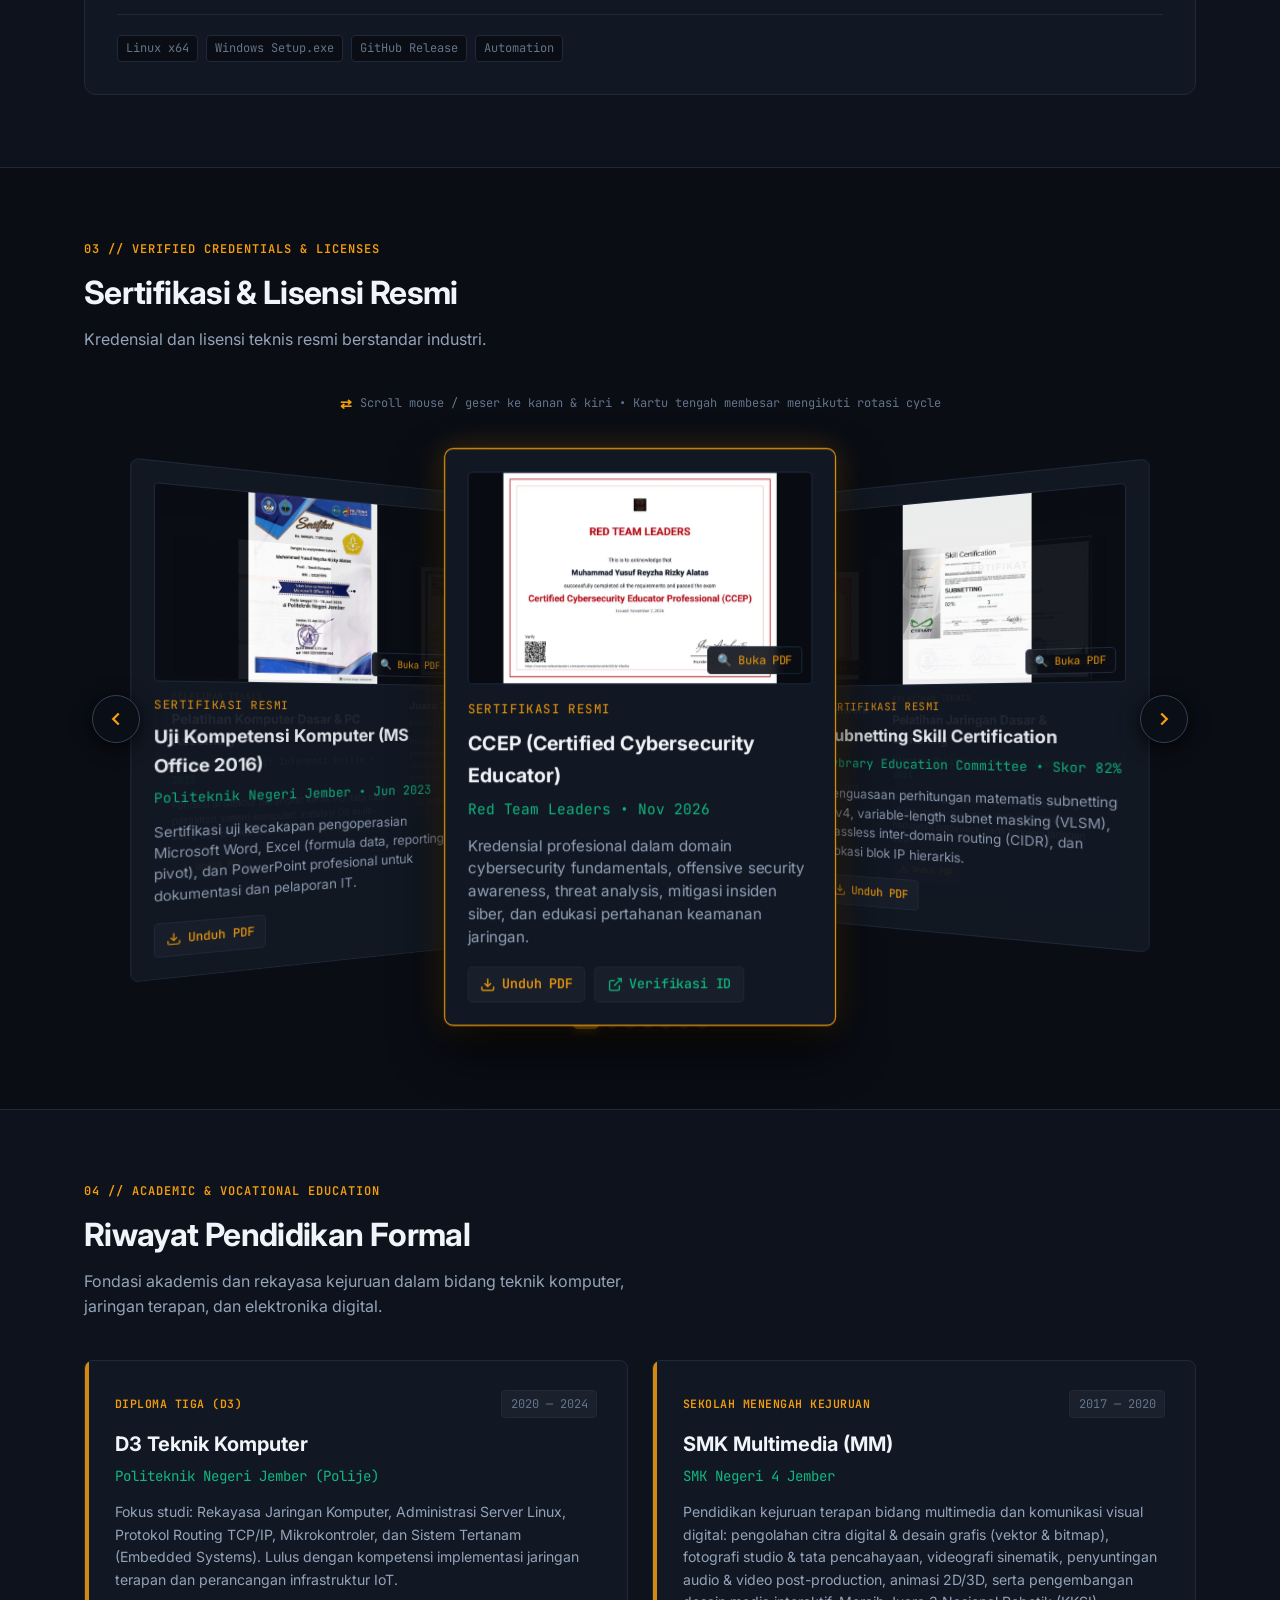
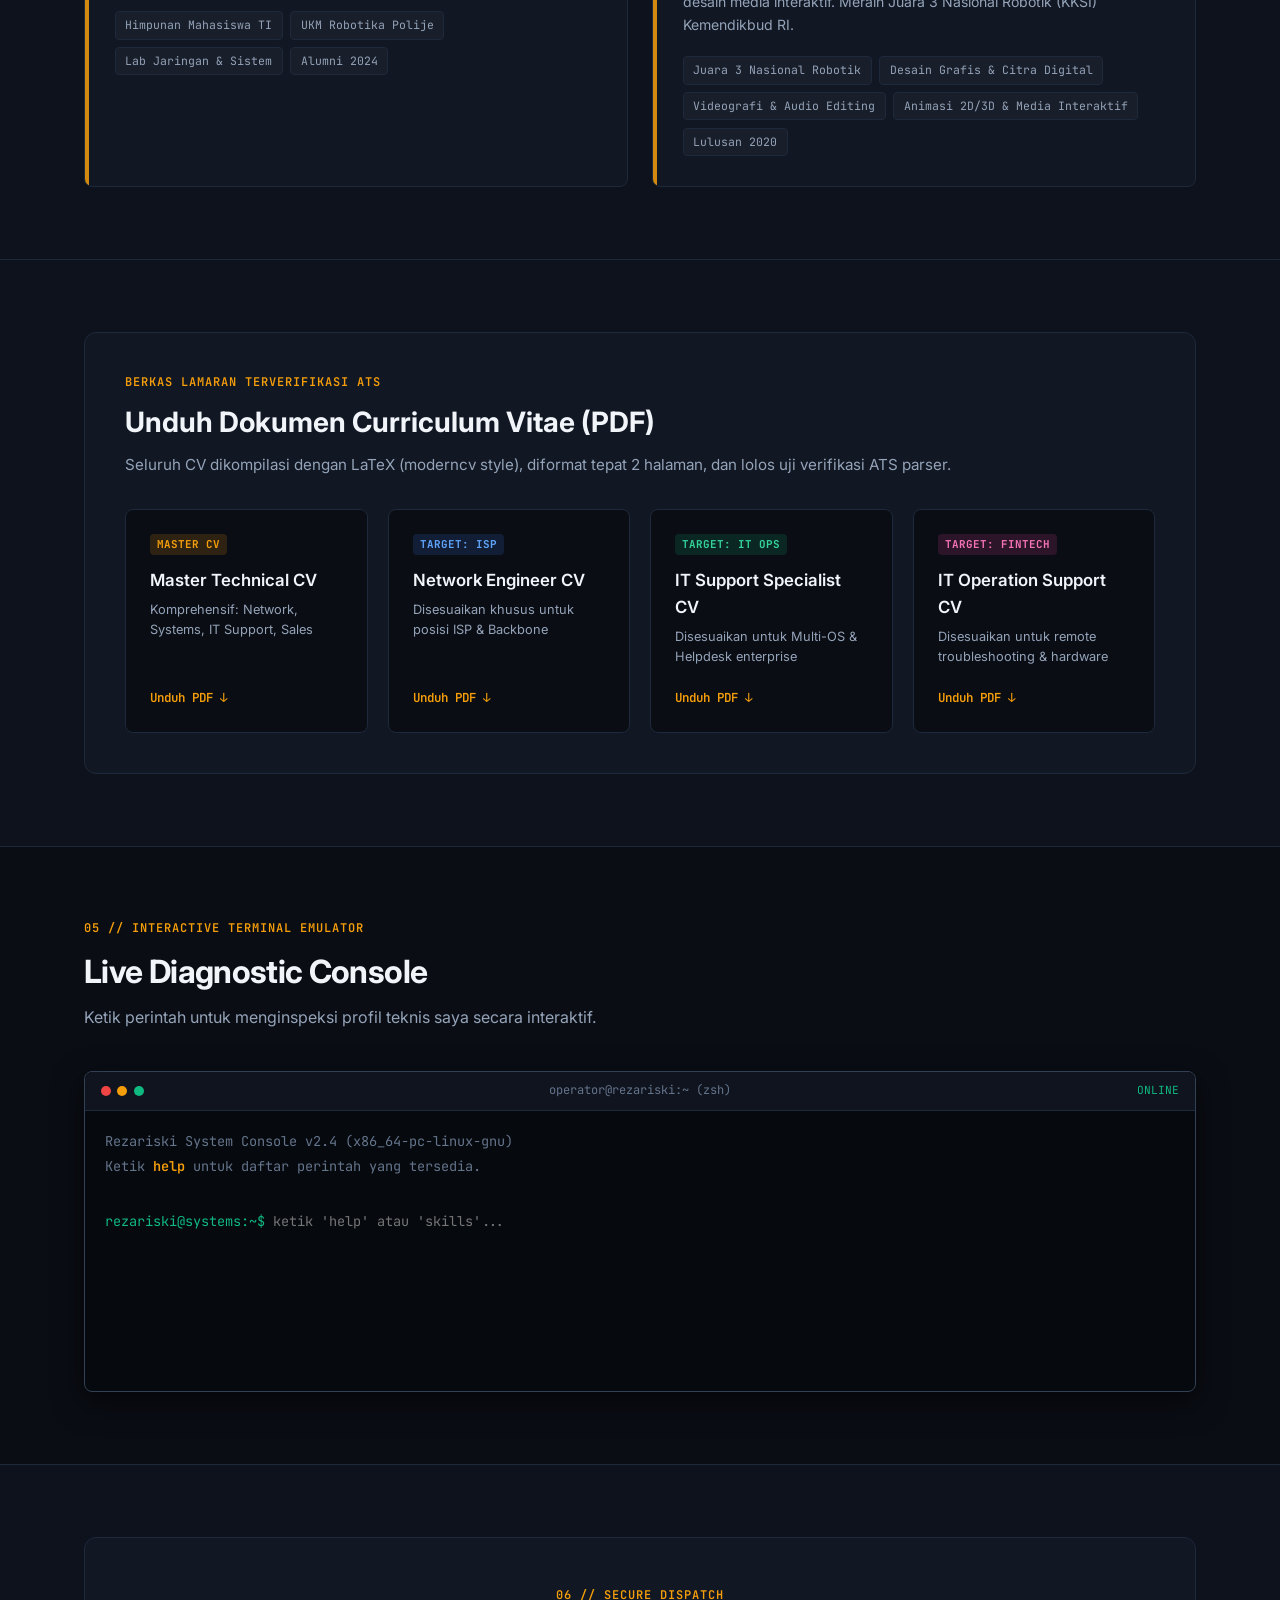
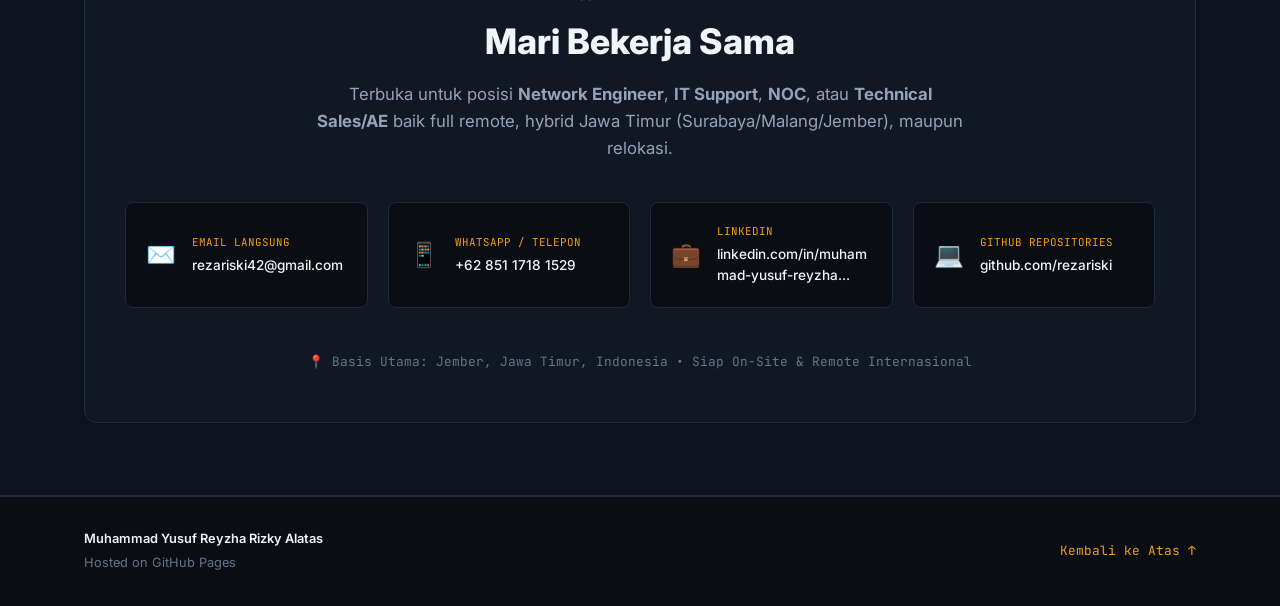
==== commit 4cf83f31: "fix(edu): update SMKN 4 Jember to Multimedia curriculum and remove roller preview text" ====
--- a/index.html
+++ b/index.html
@@ -452,7 +452,7 @@
         <div class="section-header">
           <div class="section-tag">03 // VERIFIED CREDENTIALS &amp; LICENSES</div>
           <h2 class="section-title">Sertifikasi &amp; Lisensi Resmi</h2>
-          <p class="section-desc">Kredensial dan lisensi teknis resmi berstandar industri dengan preview dokumen fisik yang dapat digeser (roller preview).</p>
+          <p class="section-desc">Kredensial dan lisensi teknis resmi berstandar industri.</p>
         </div>
 
         <div class="roller-wrapper">
@@ -639,13 +639,14 @@
               <div class="edu-badge">SEKOLAH MENENGAH KEJURUAN</div>
               <div class="edu-year">2017 — 2020</div>
             </div>
-            <h3 class="edu-title">SMK Teknik Komputer dan Jaringan (TKJ)</h3>
+            <h3 class="edu-title">SMK Multimedia (MM)</h3>
             <div class="edu-institution">SMK Negeri 4 Jember</div>
-            <p class="edu-text">Pendidikan kejuruan intensif dalam perakitan komputer, diagnosa hardware, konfigurasi MikroTik RouterOS, switching, crimping kabel UTP Cat5e/6, dan terminasi fiber optic. Meraih Juara 3 Nasional Robotik Kemendikbud.</p>
+            <p class="edu-text">Pendidikan kejuruan terapan bidang multimedia dan komunikasi visual digital: pengolahan citra digital &amp; desain grafis (vektor &amp; bitmap), fotografi studio &amp; tata pencahayaan, videografi sinematik, penyuntingan audio &amp; video post-production, animasi 2D/3D, serta pengembangan desain media interaktif. Meraih Juara 3 Nasional Robotik (KKSI) Kemendikbud RI.</p>
             <div class="edu-activities">
               <span class="edu-tag">Juara 3 Nasional Robotik</span>
-              <span class="edu-tag">MikroTik RouterOS Lab</span>
-              <span class="edu-tag">Teknik Komputer &amp; Jaringan</span>
+              <span class="edu-tag">Desain Grafis &amp; Citra Digital</span>
+              <span class="edu-tag">Videografi &amp; Audio Editing</span>
+              <span class="edu-tag">Animasi 2D/3D &amp; Media Interaktif</span>
               <span class="edu-tag">Lulusan 2020</span>
             </div>
           </div>
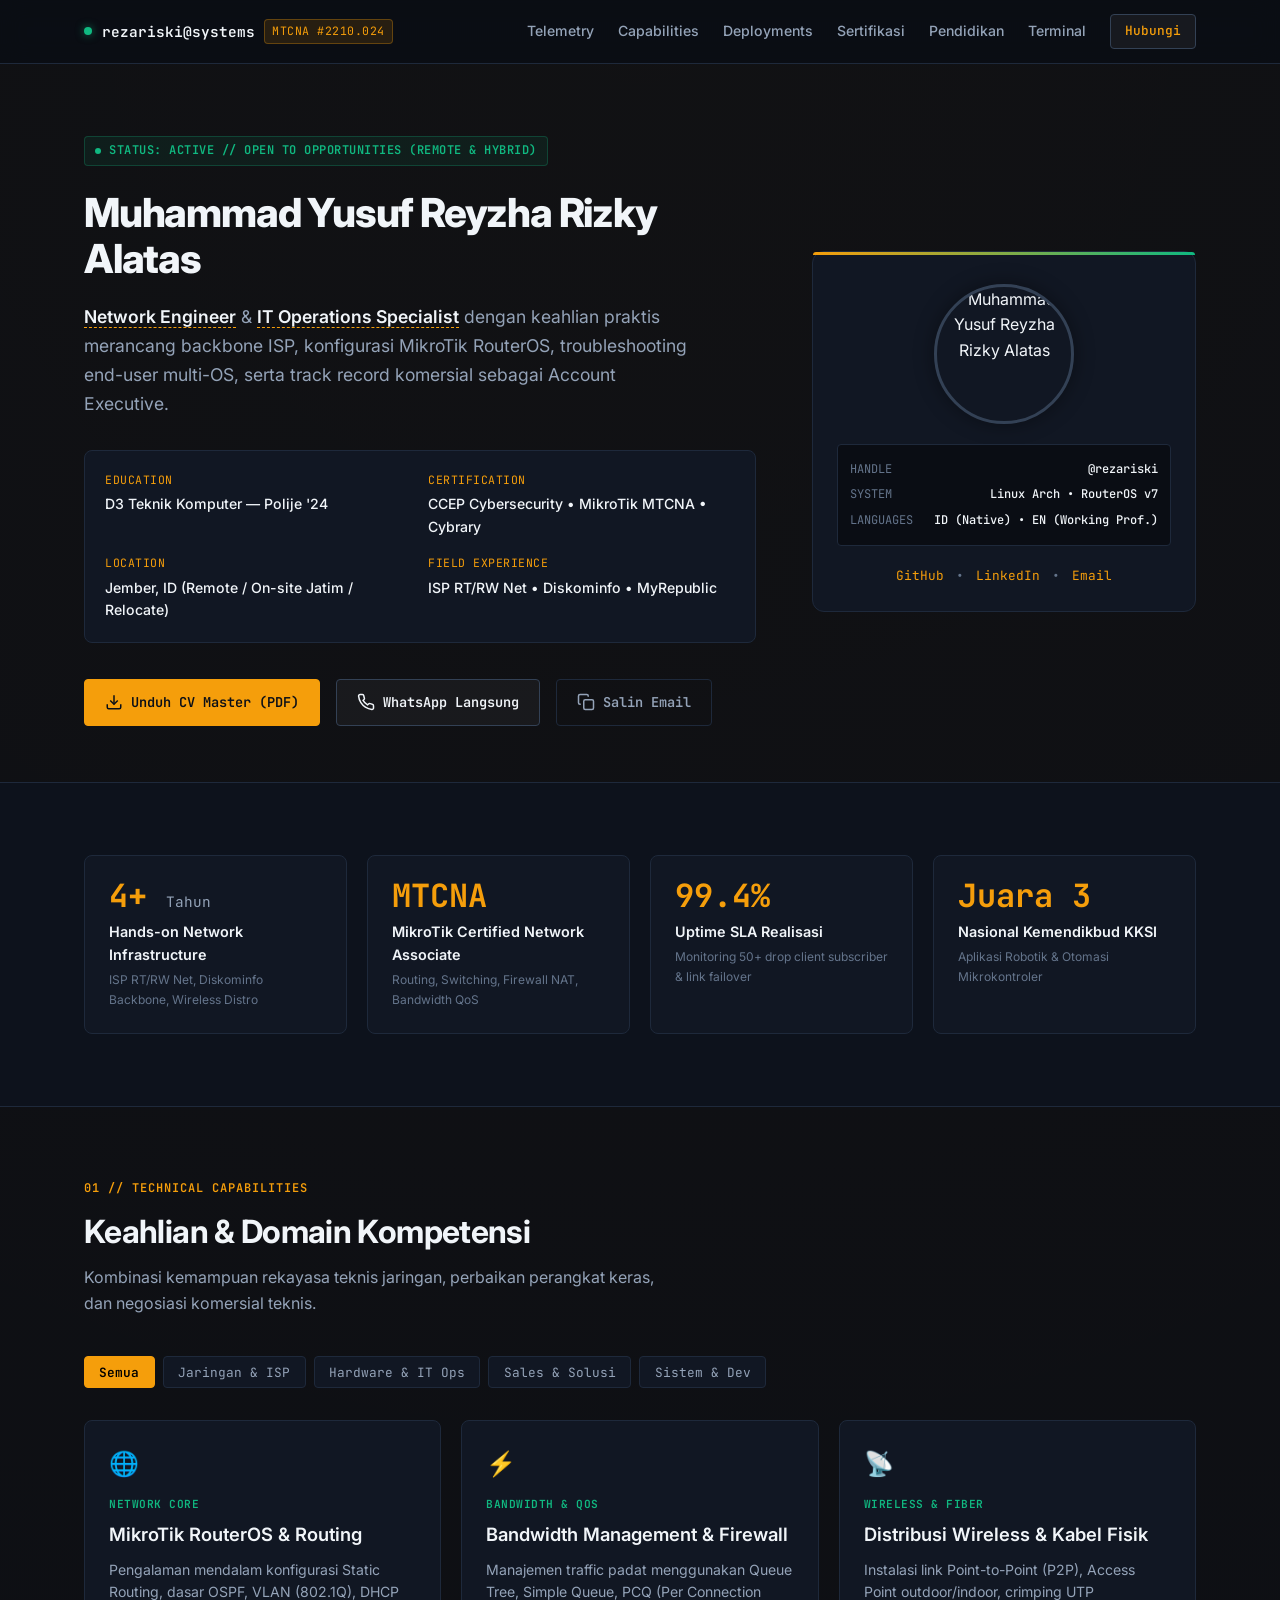
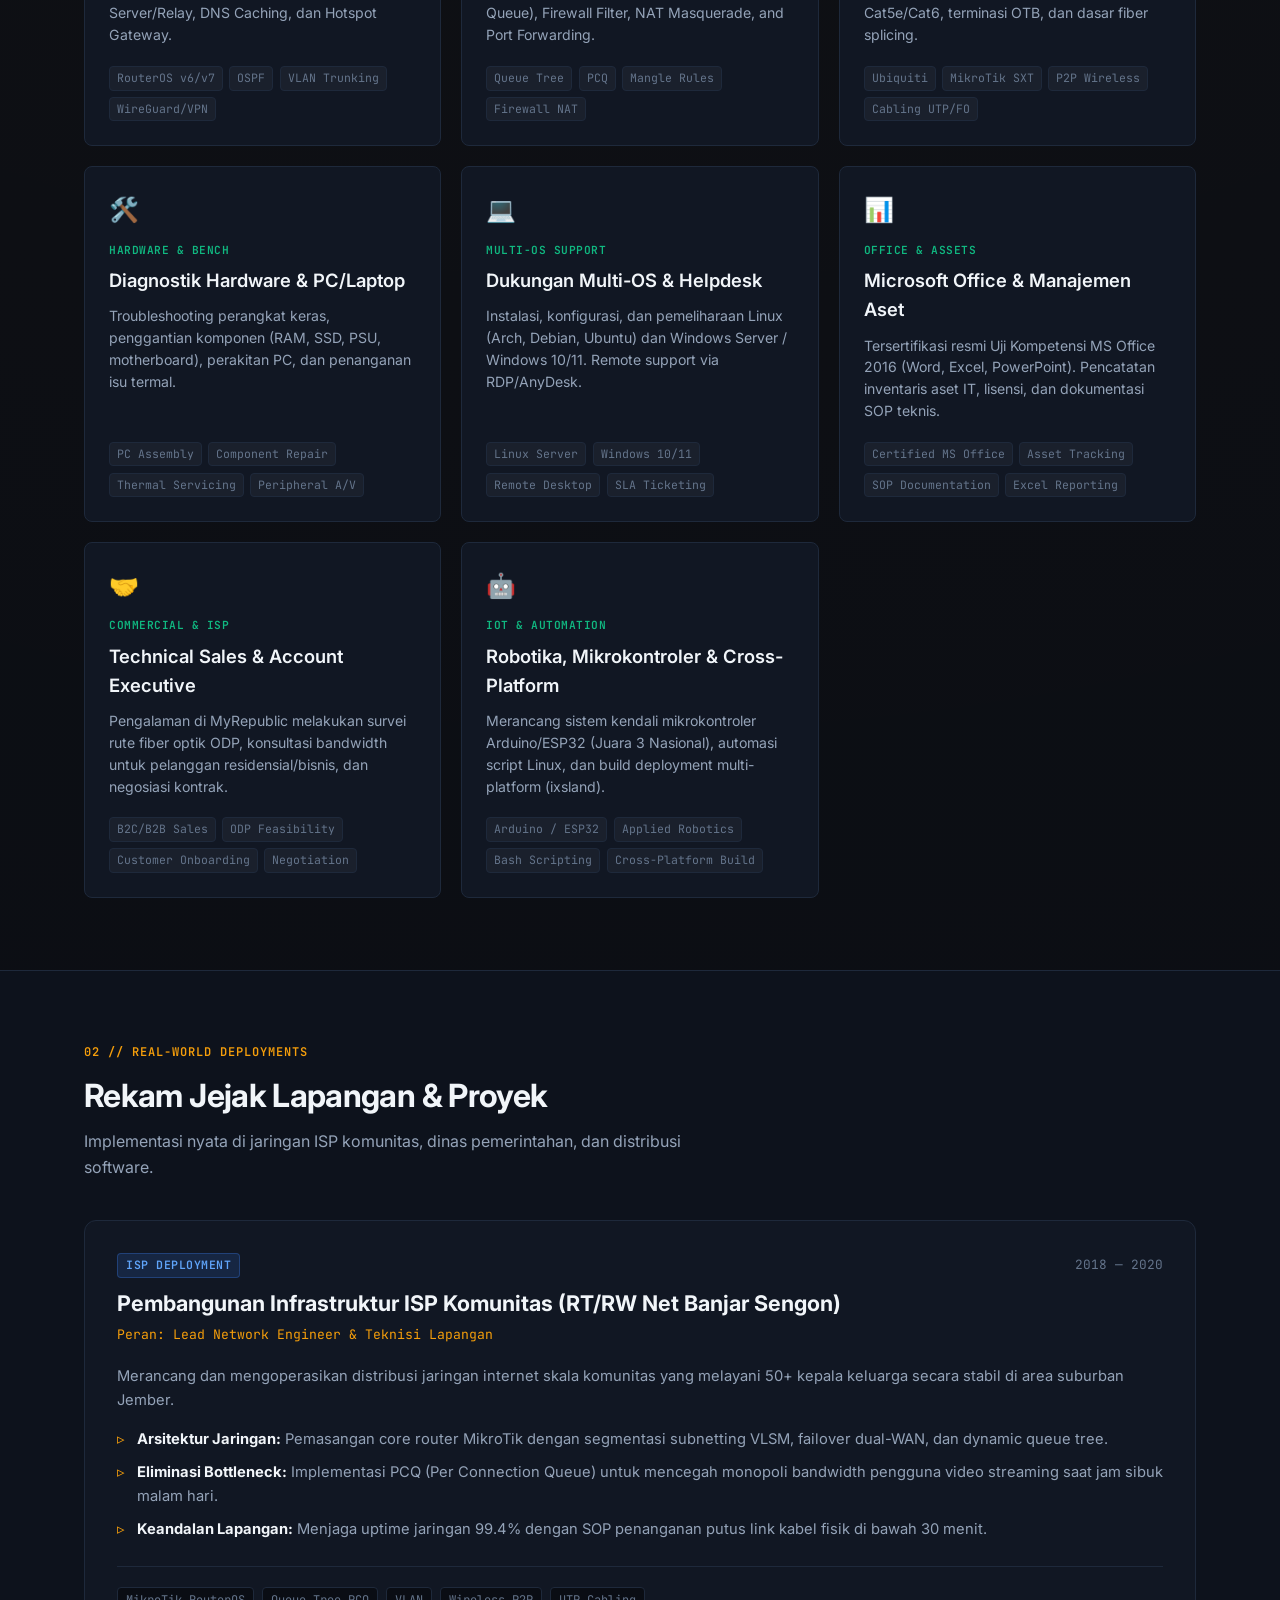
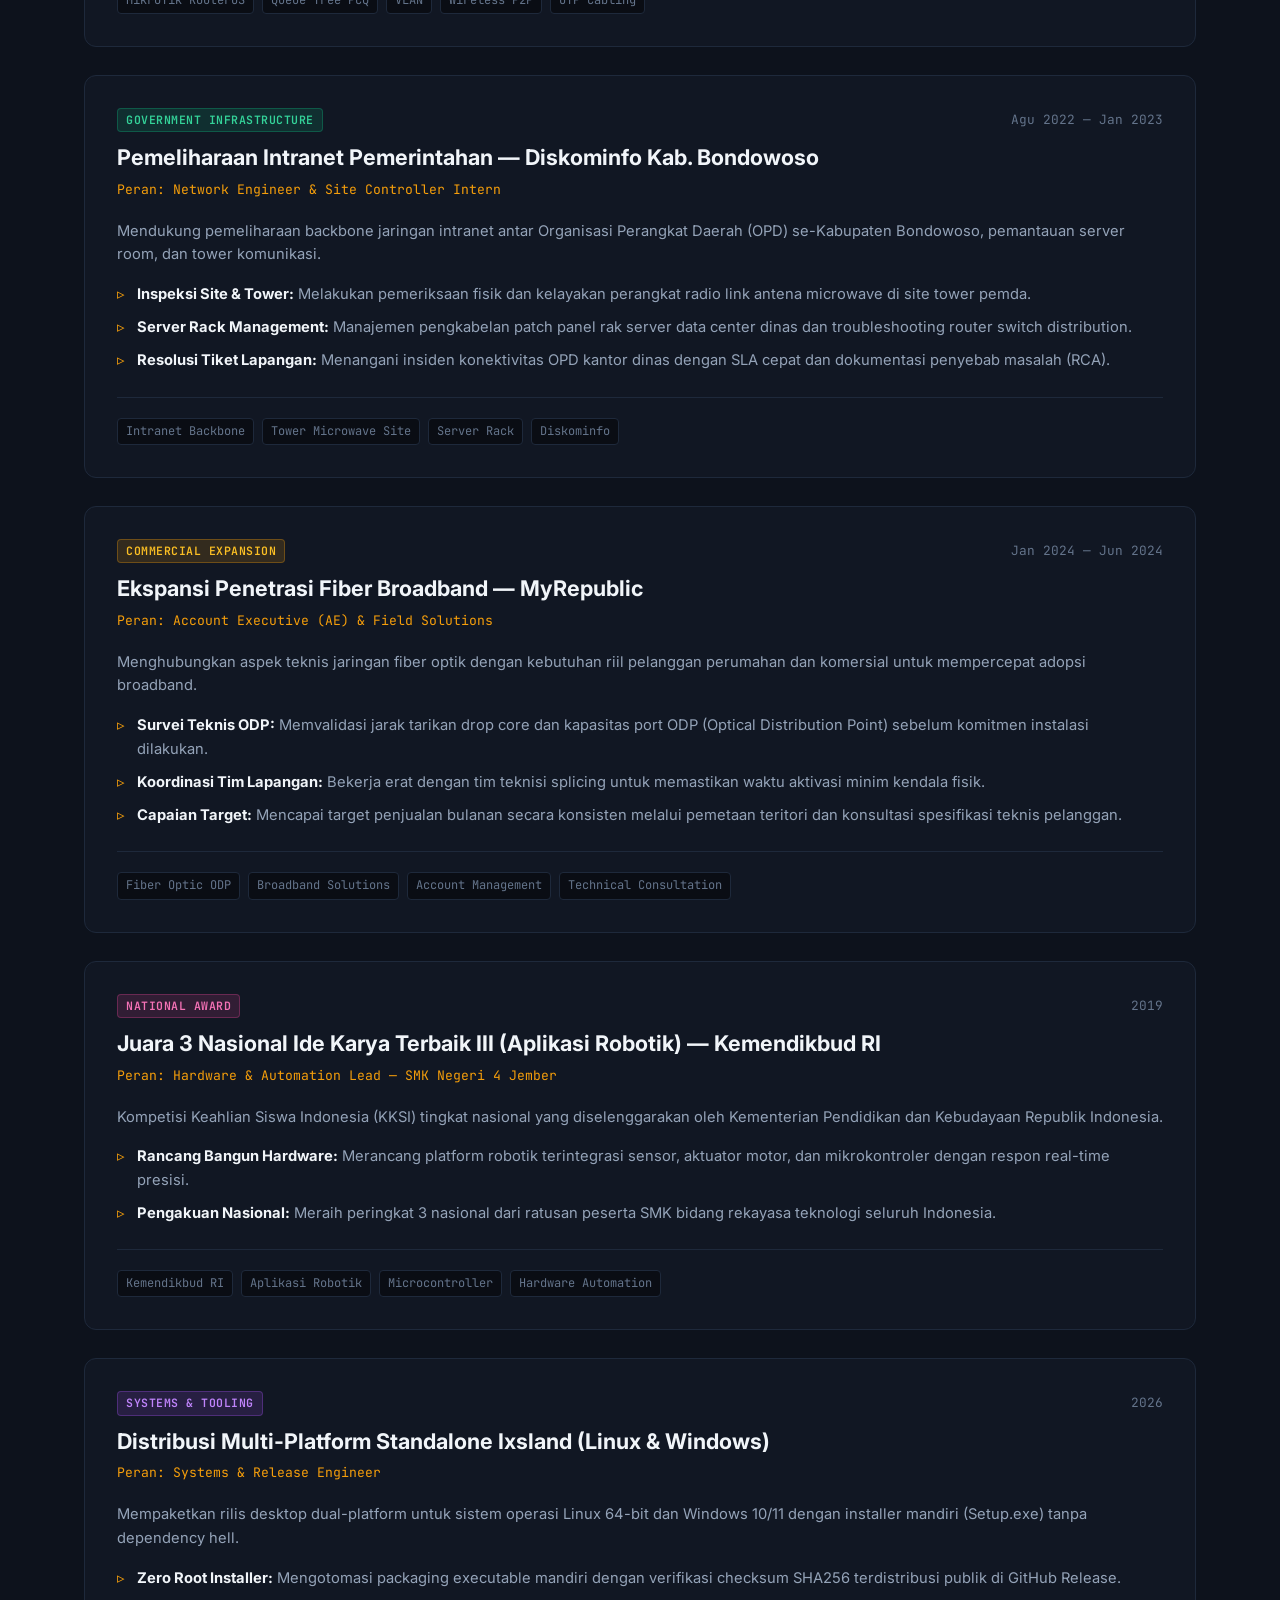
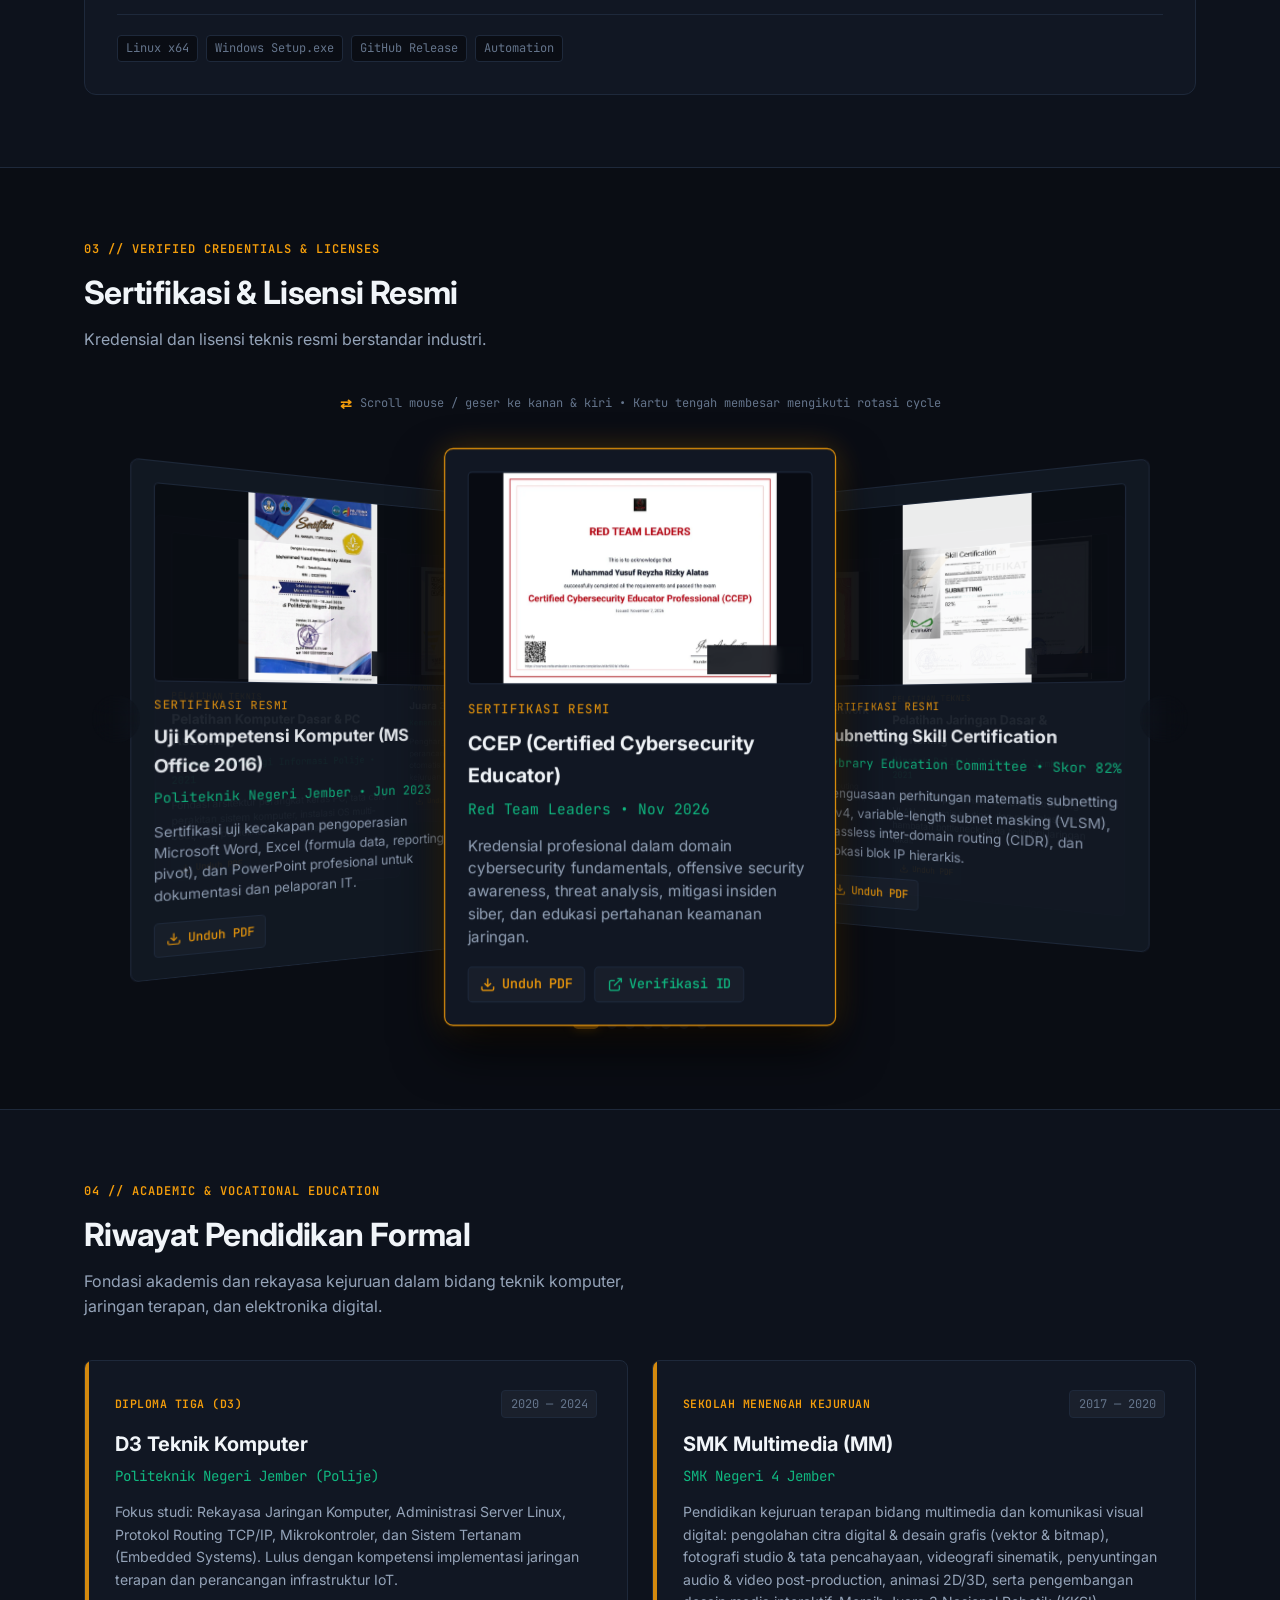
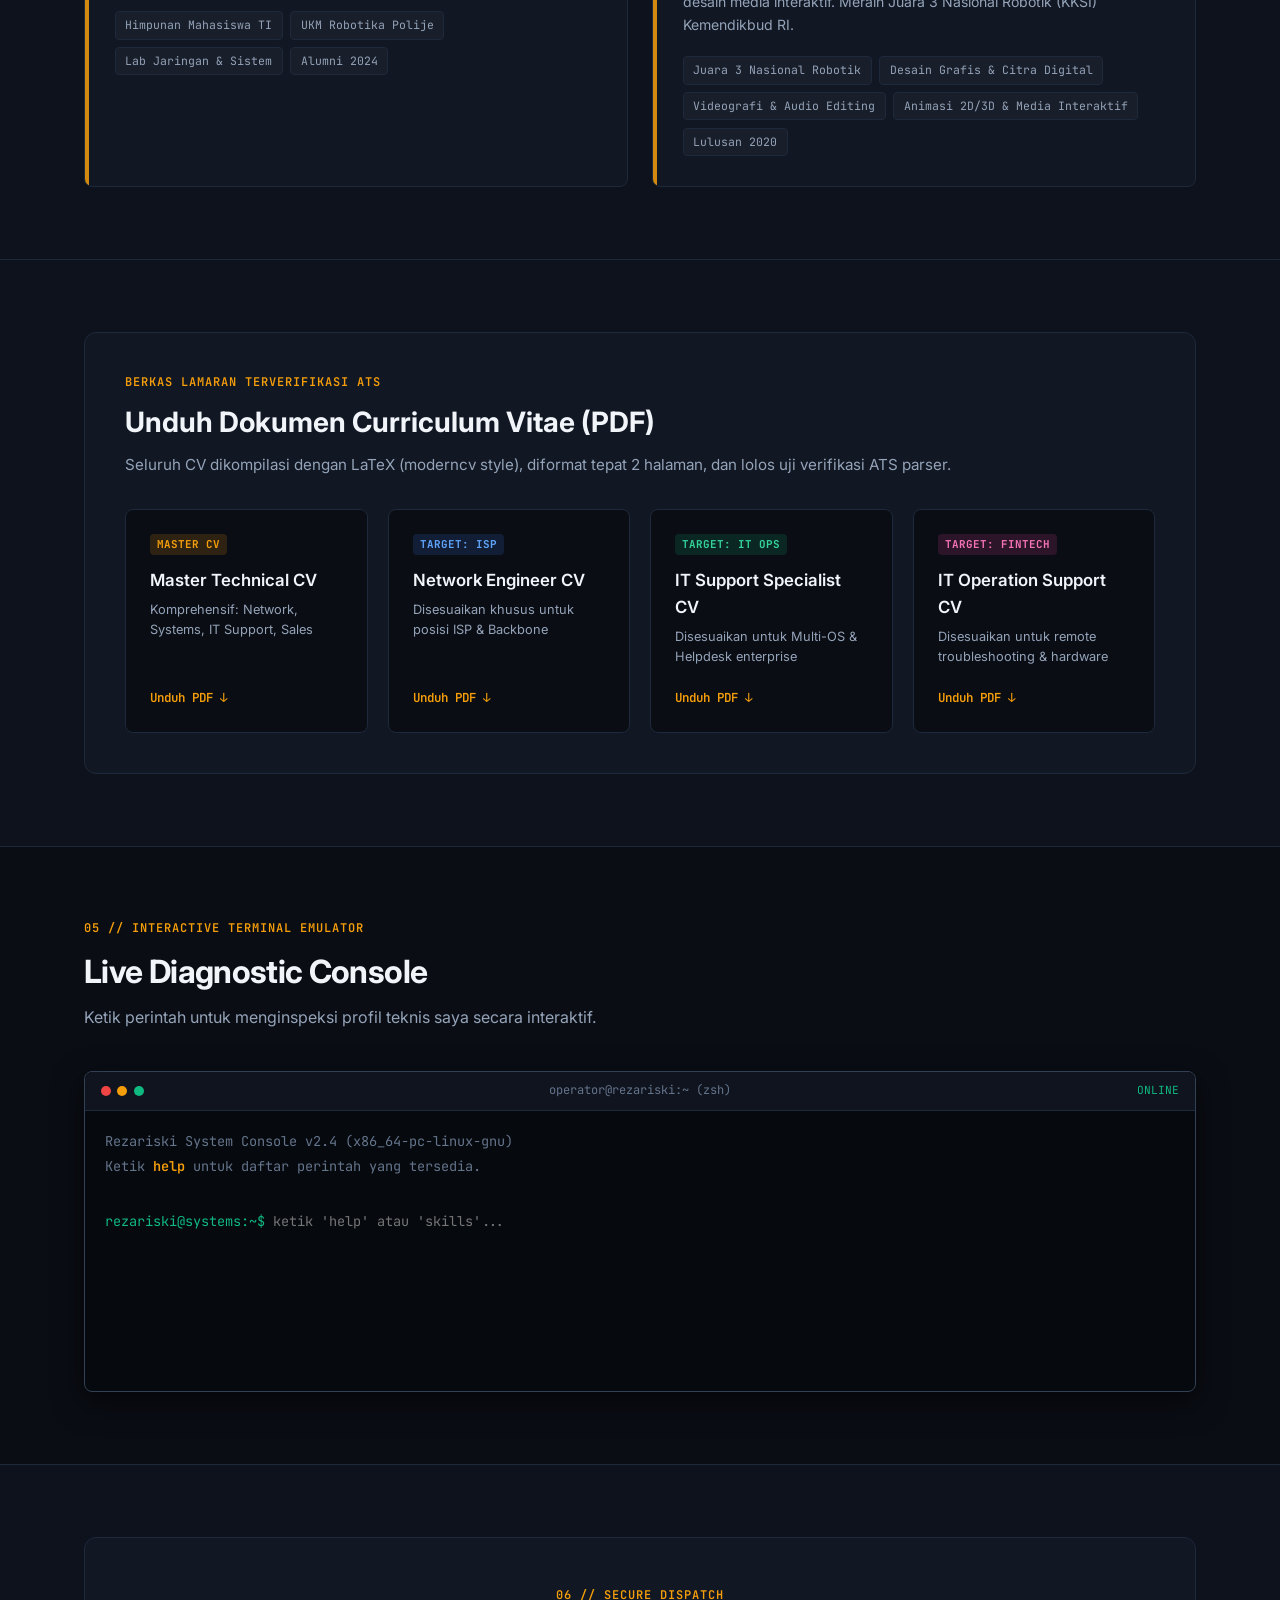
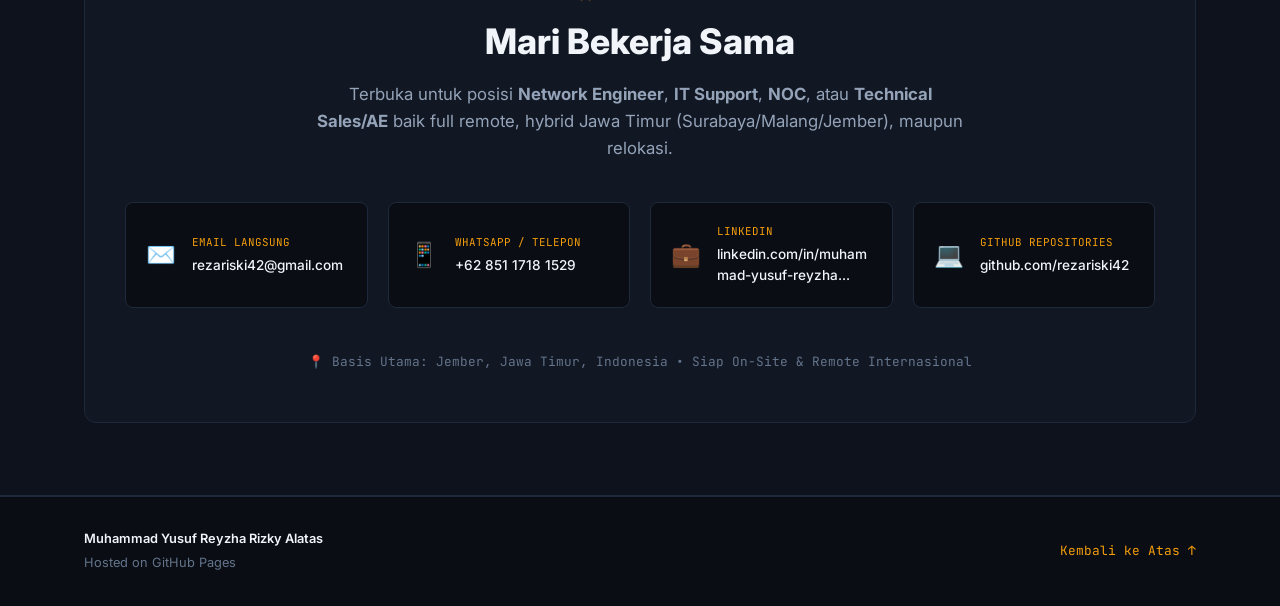
==== commit c4d4de76: "chore: update profile references to rezariski42" ====
--- a/index.html
+++ b/index.html
@@ -5,7 +5,7 @@
   <meta name="viewport" content="width=device-width, initial-scale=1.0">
   <title>Muhammad Yusuf Reyzha Rizky Alatas | Network Engineer & Systems Specialist</title>
   <meta name="description" content="Portfolio resmi Muhammad Yusuf Reyzha Rizky Alatas (@rezariski). Network Engineer & Cybersecurity Specialist bersertifikasi CCEP, MTCNA, IT Operations.">
-  <link rel="icon" href="https://github.com/rezariski.png" type="image/png">
+  <link rel="icon" href="https://github.com/rezariski4242.png" type="image/png">
 
   <!-- Google Fonts: Inter & JetBrains Mono -->
   <link rel="preconnect" href="https://fonts.googleapis.com">
@@ -92,7 +92,7 @@
         <div class="hero-visual">
           <div class="avatar-card">
             <div class="avatar-frame">
-              <img src="https://github.com/rezariski.png" alt="Muhammad Yusuf Reyzha Rizky Alatas" class="avatar-img">
+              <img src="https://github.com/rezariski4242.png" alt="Muhammad Yusuf Reyzha Rizky Alatas" class="avatar-img">
             </div>
             <div class="avatar-status">
               <div class="status-row">
@@ -109,7 +109,7 @@
               </div>
             </div>
             <div class="avatar-links">
-              <a href="https://github.com/rezariski" target="_blank" rel="noopener">GitHub</a>
+              <a href="https://github.com/rezariski42" target="_blank" rel="noopener">GitHub</a>
               <span>•</span>
               <a href="https://id.linkedin.com/in/muhammad-yusuf-reyzha-rizky-alatas-account-executive-my-republic-5777aa157" target="_blank" rel="noopener">LinkedIn</a>
               <span>•</span>
@@ -760,11 +760,11 @@
                 <span class="channel-value">linkedin.com/in/muhammad-yusuf-reyzha...</span>
               </div>
             </a>
-            <a href="https://github.com/rezariski" class="channel-item" target="_blank" rel="noopener">
+            <a href="https://github.com/rezariski42" class="channel-item" target="_blank" rel="noopener">
               <div class="channel-icon">💻</div>
               <div class="channel-info">
                 <span class="channel-label">GITHUB REPOSITORIES</span>
-                <span class="channel-value">github.com/rezariski</span>
+                <span class="channel-value">github.com/rezariski42</span>
               </div>
             </a>
           </div>
